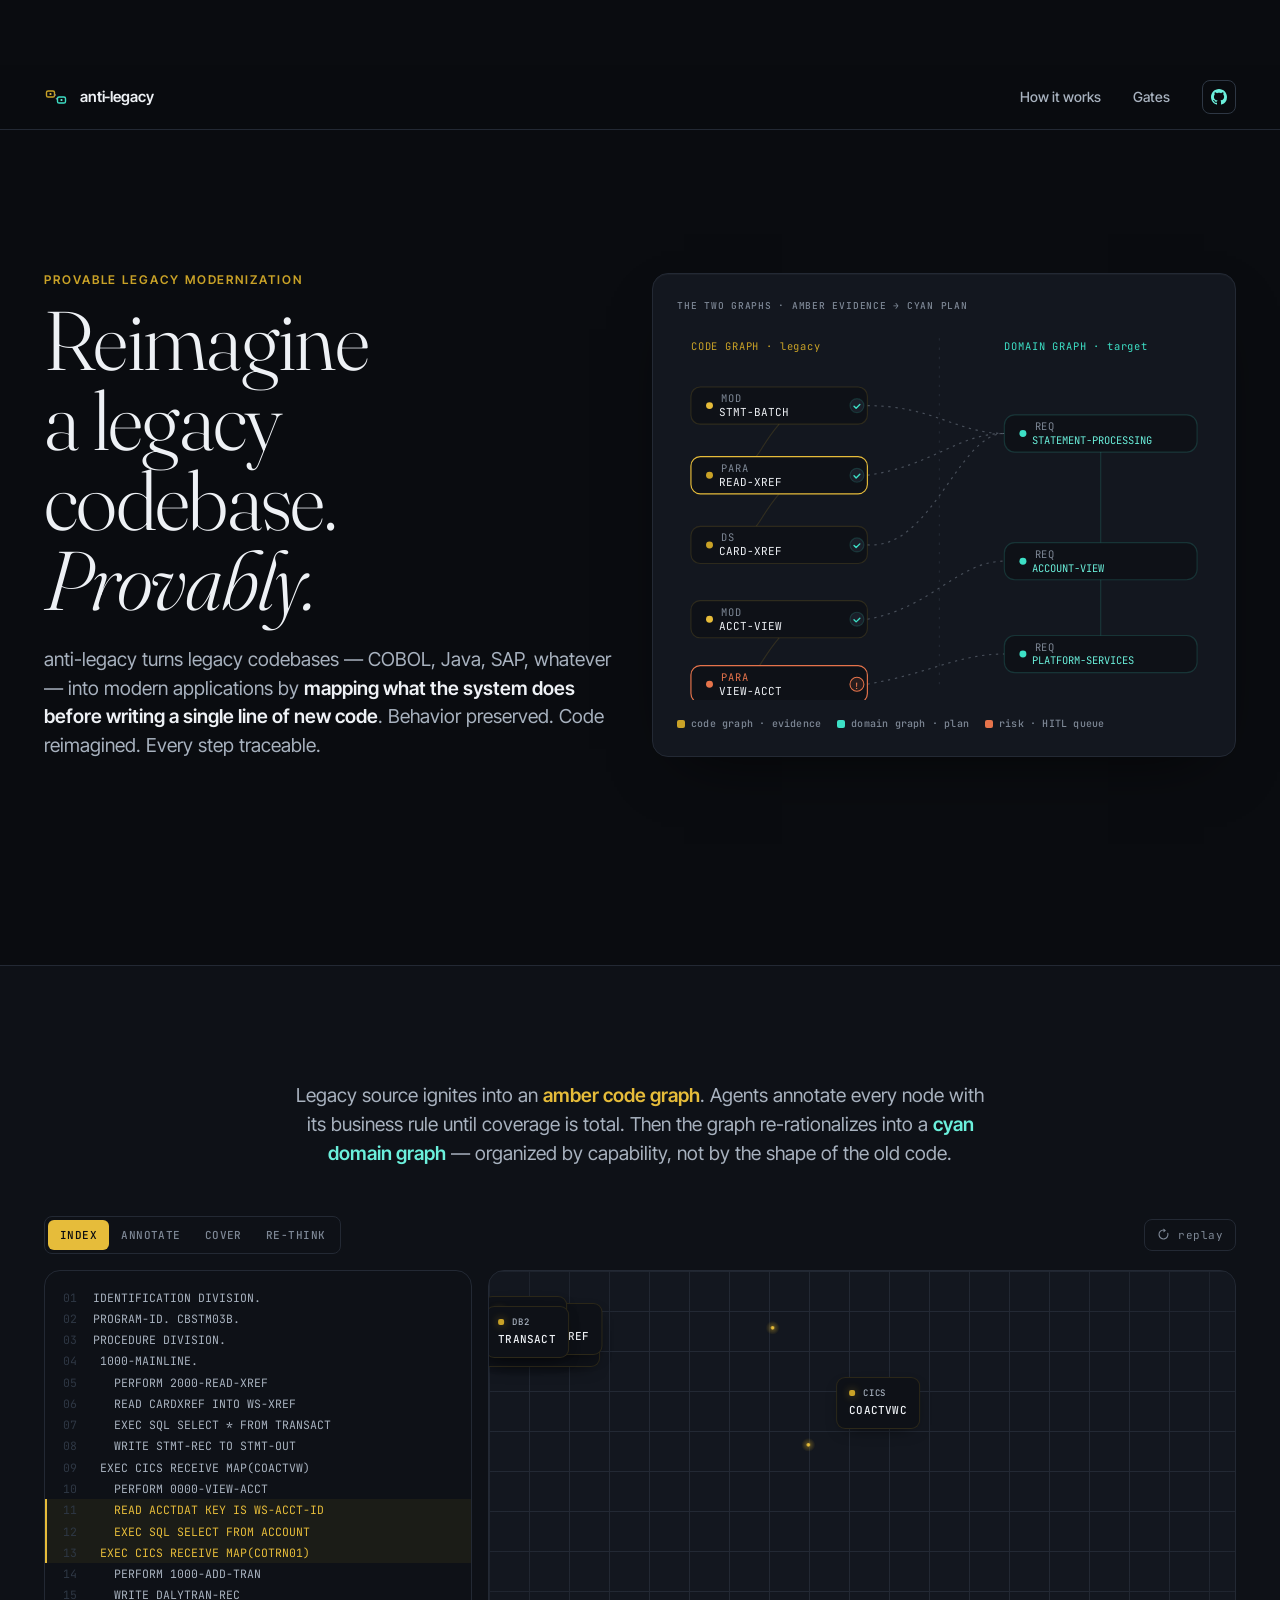
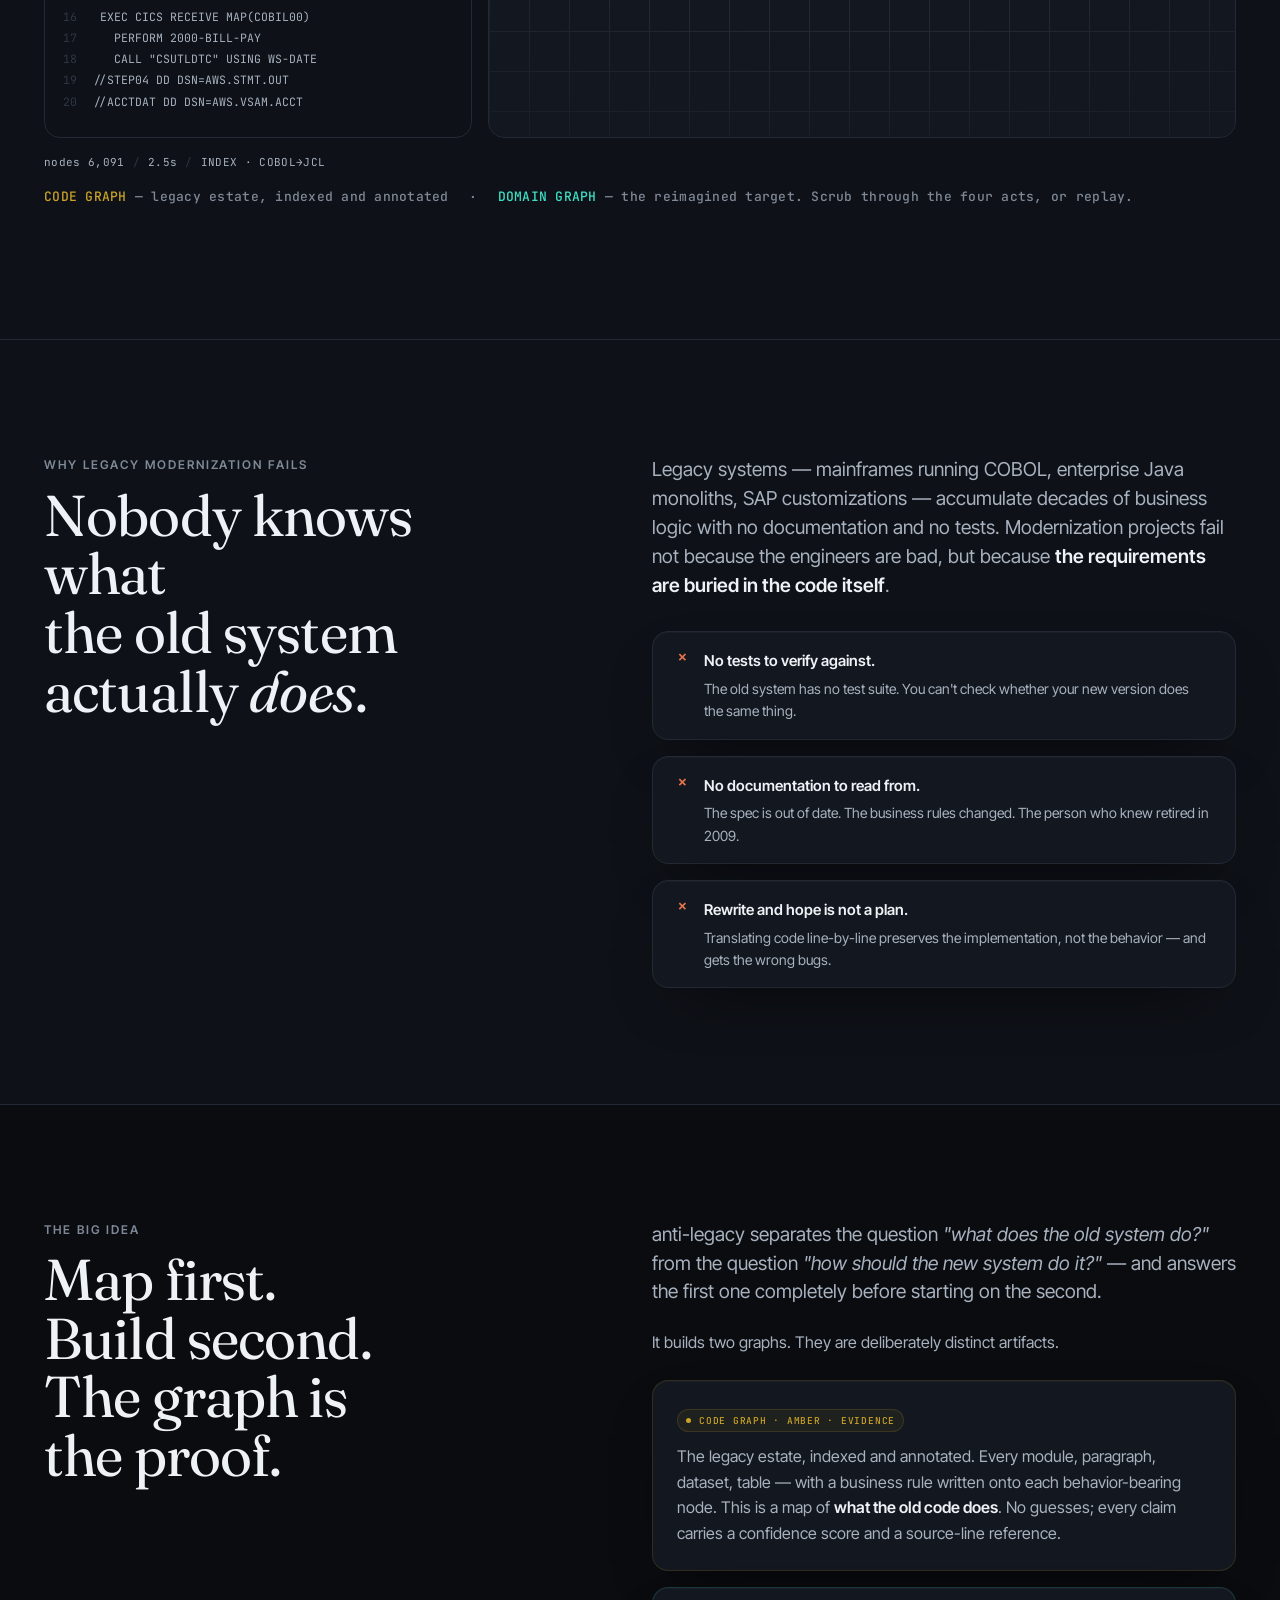
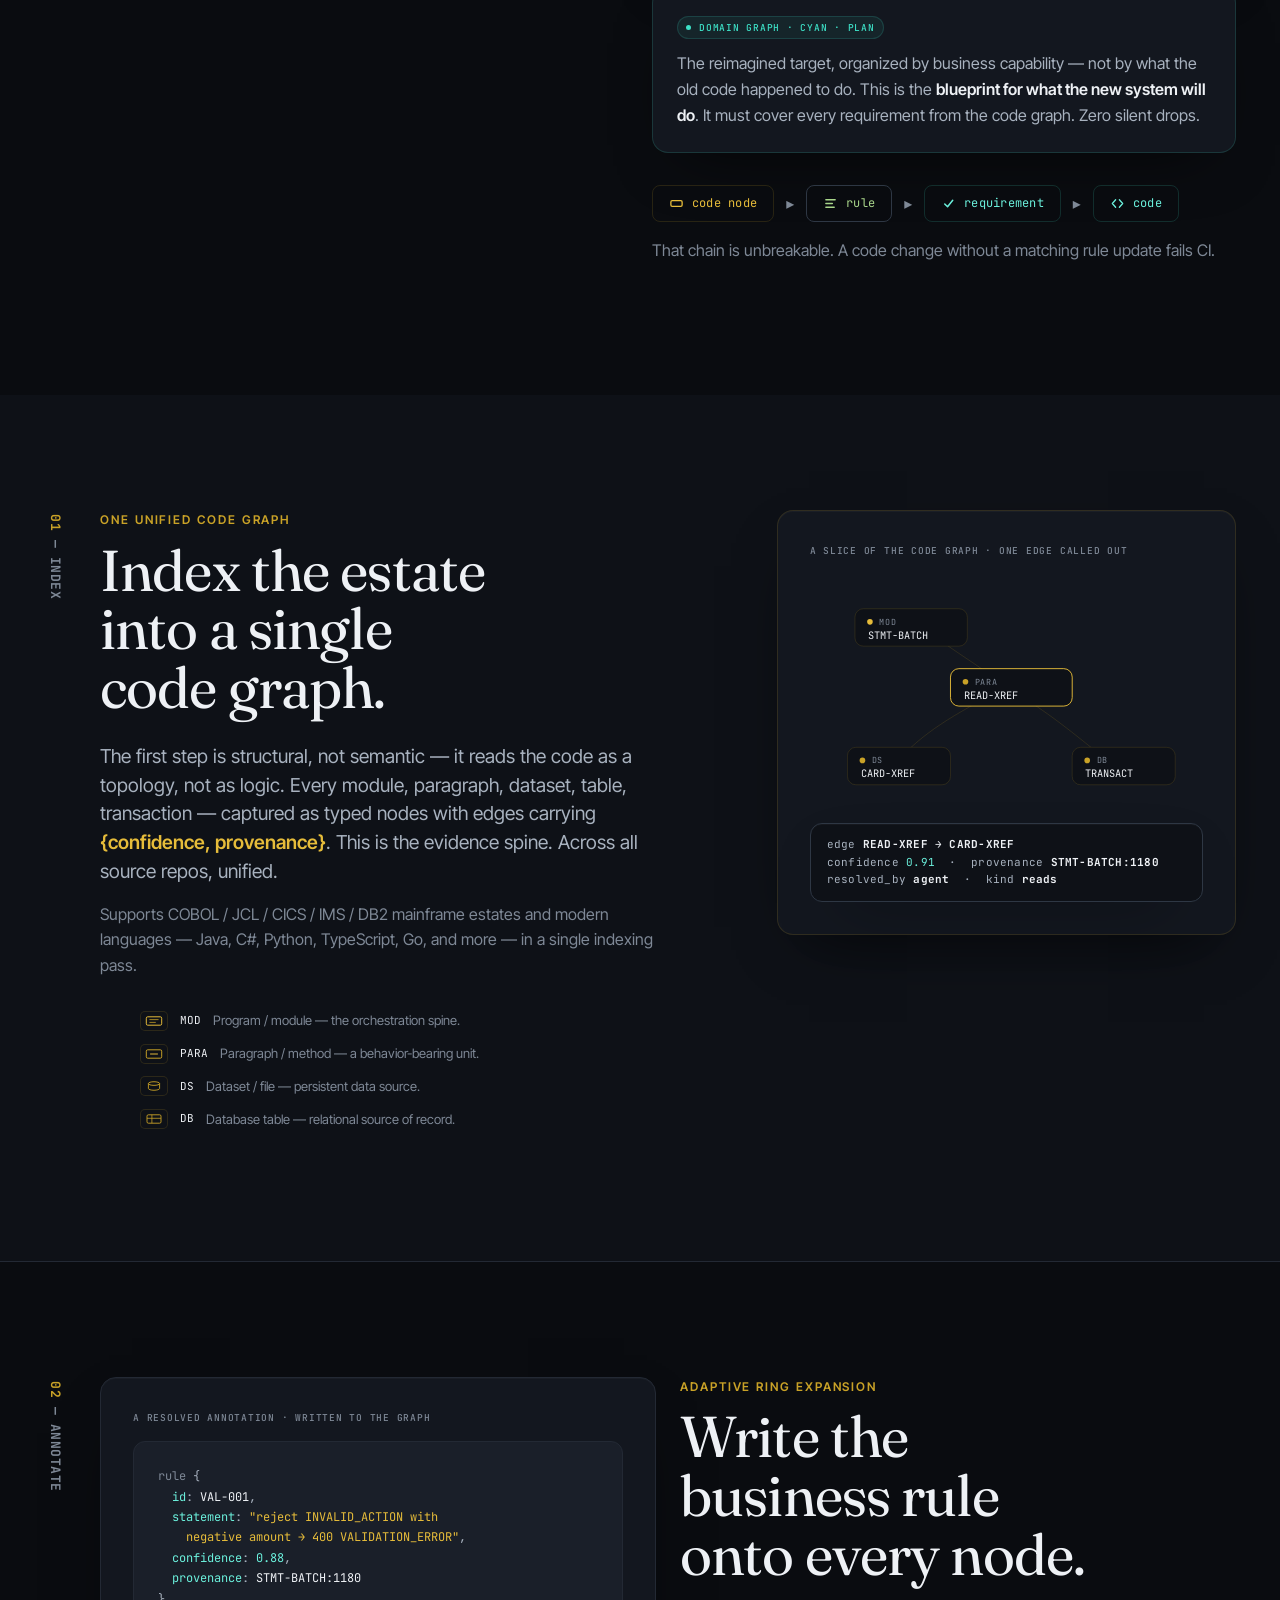
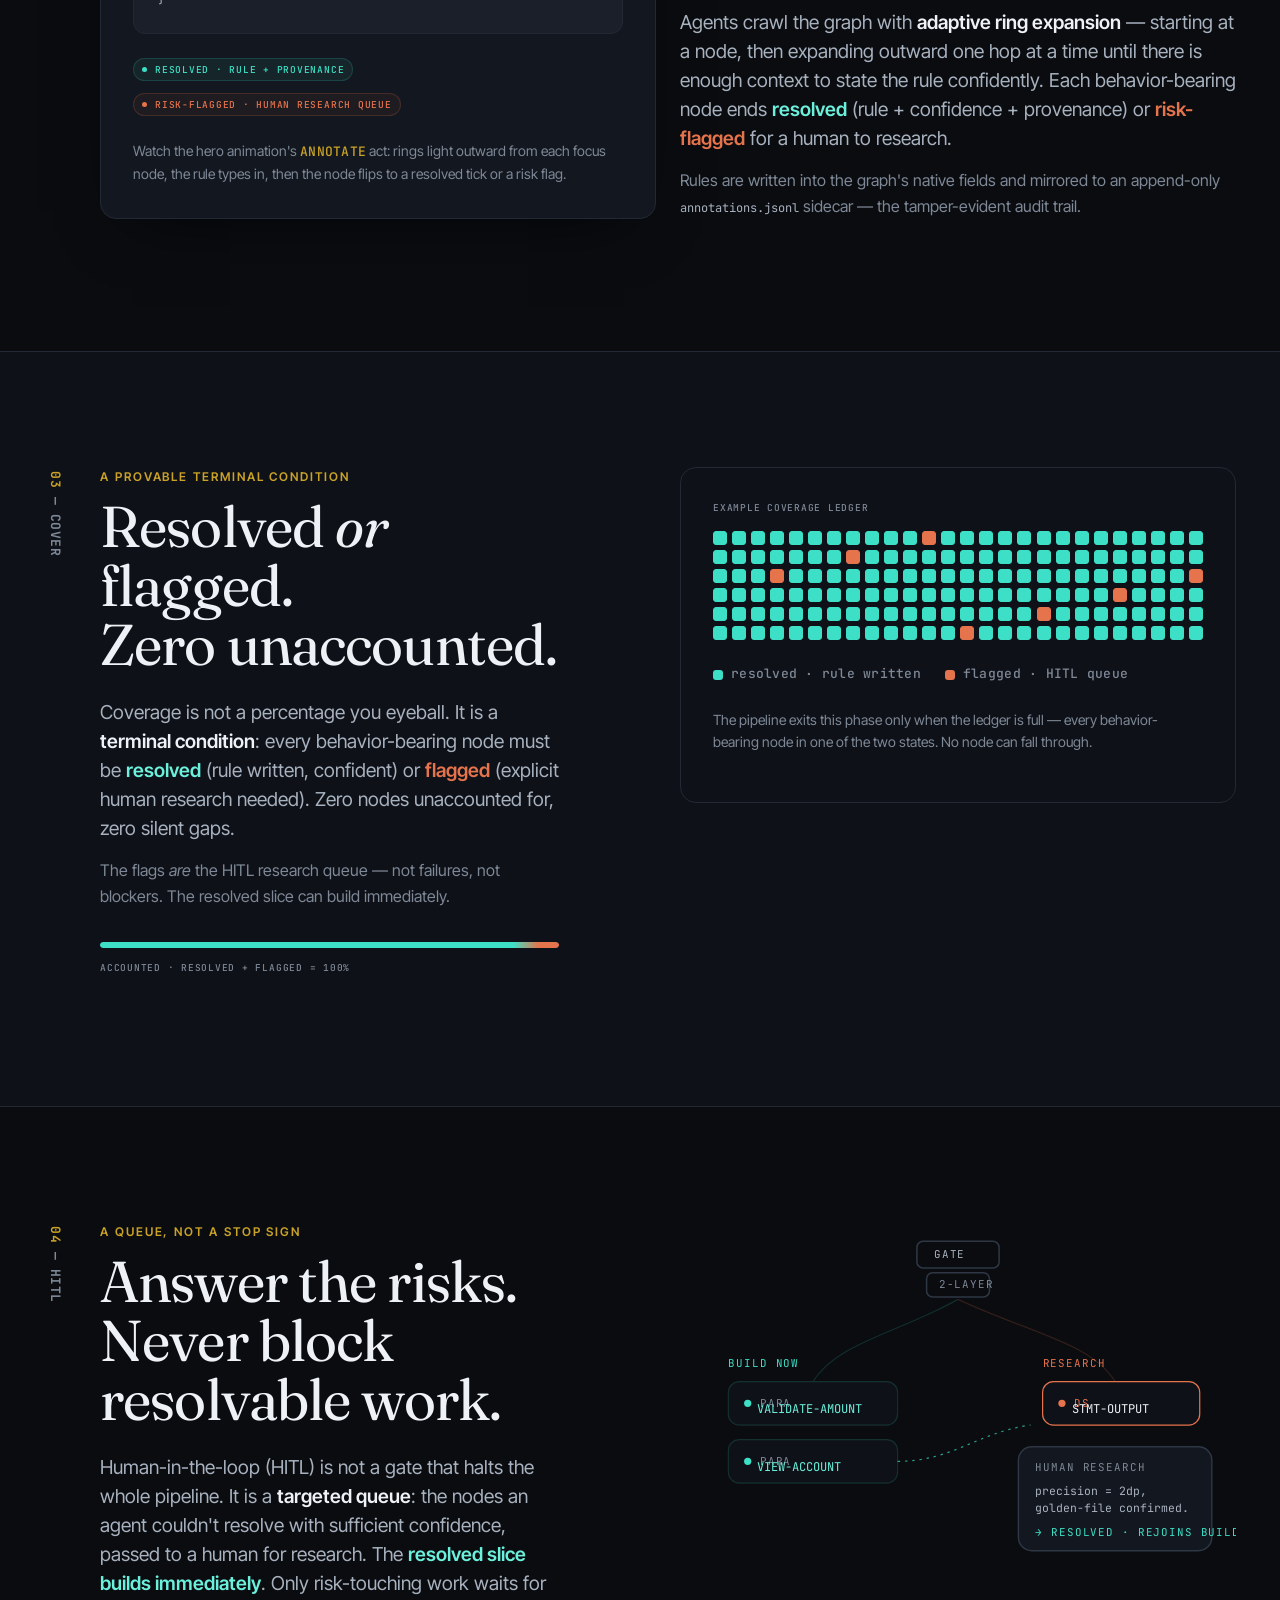
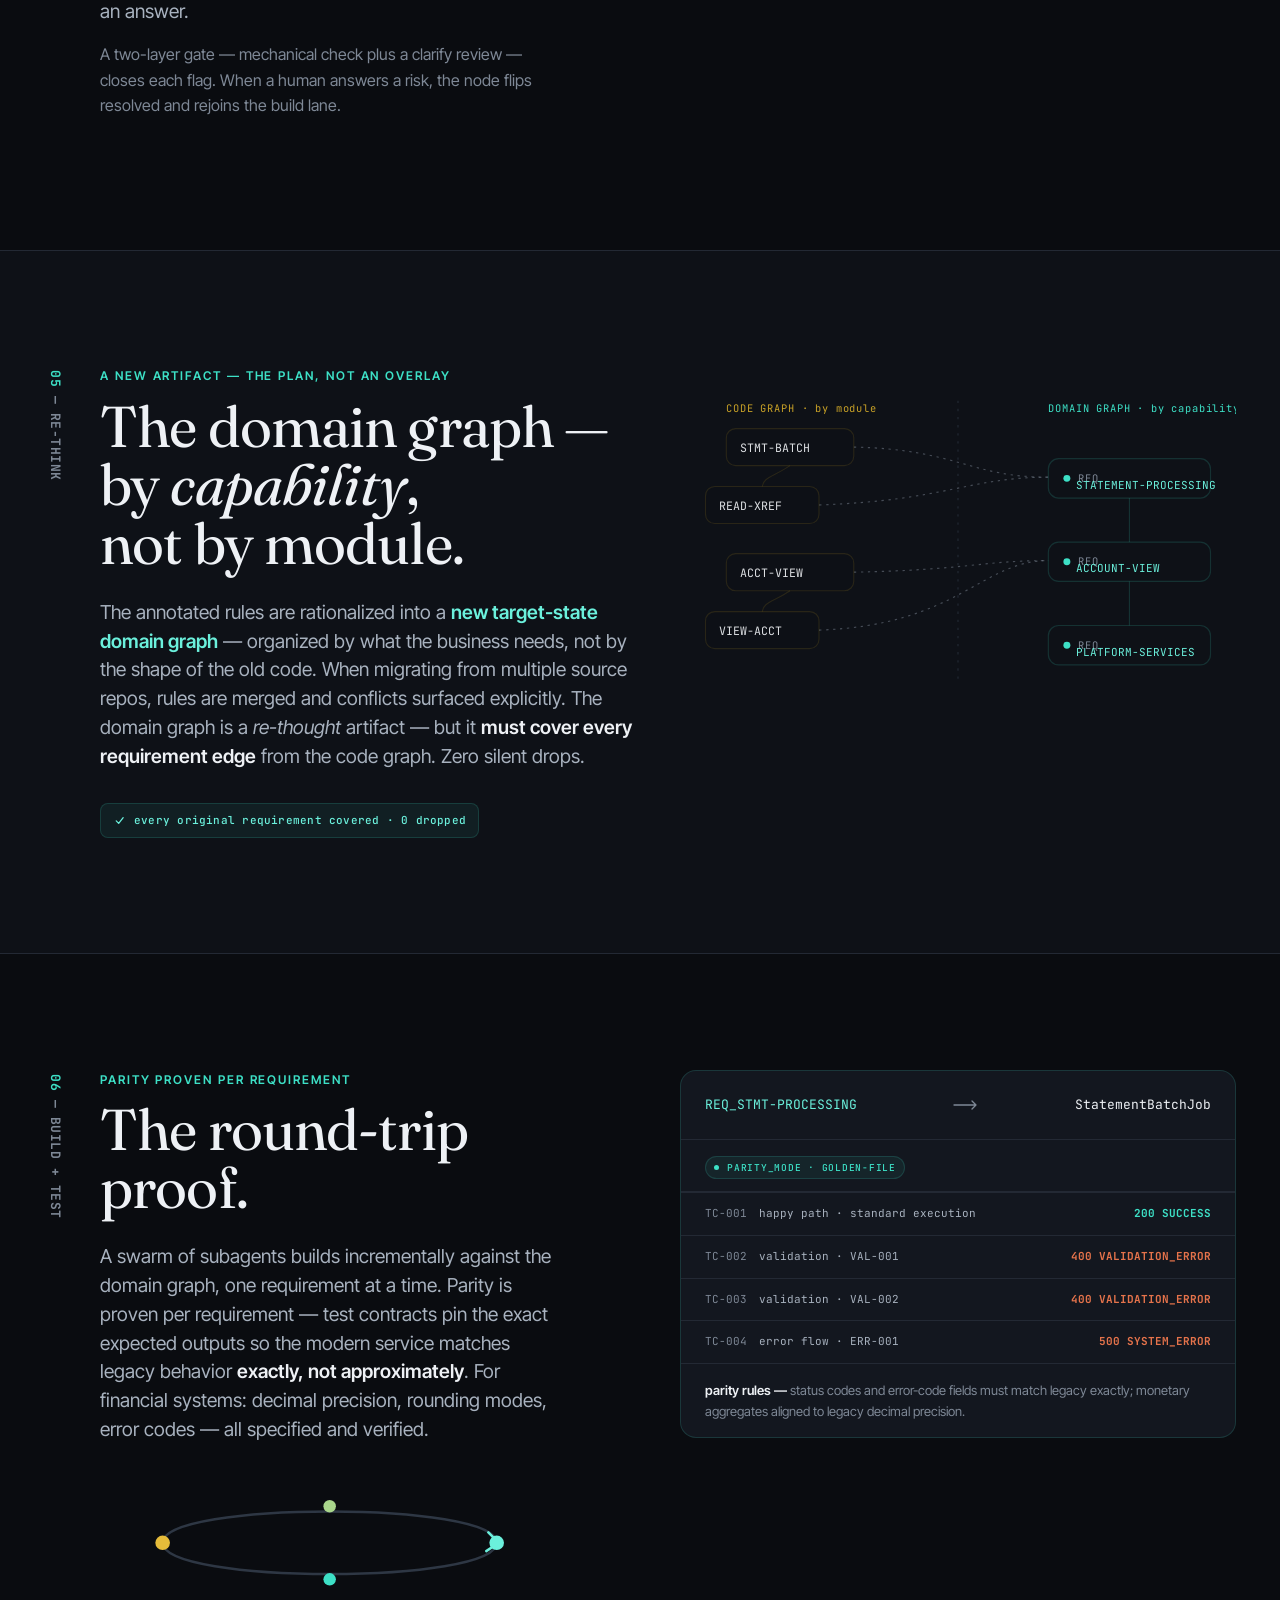
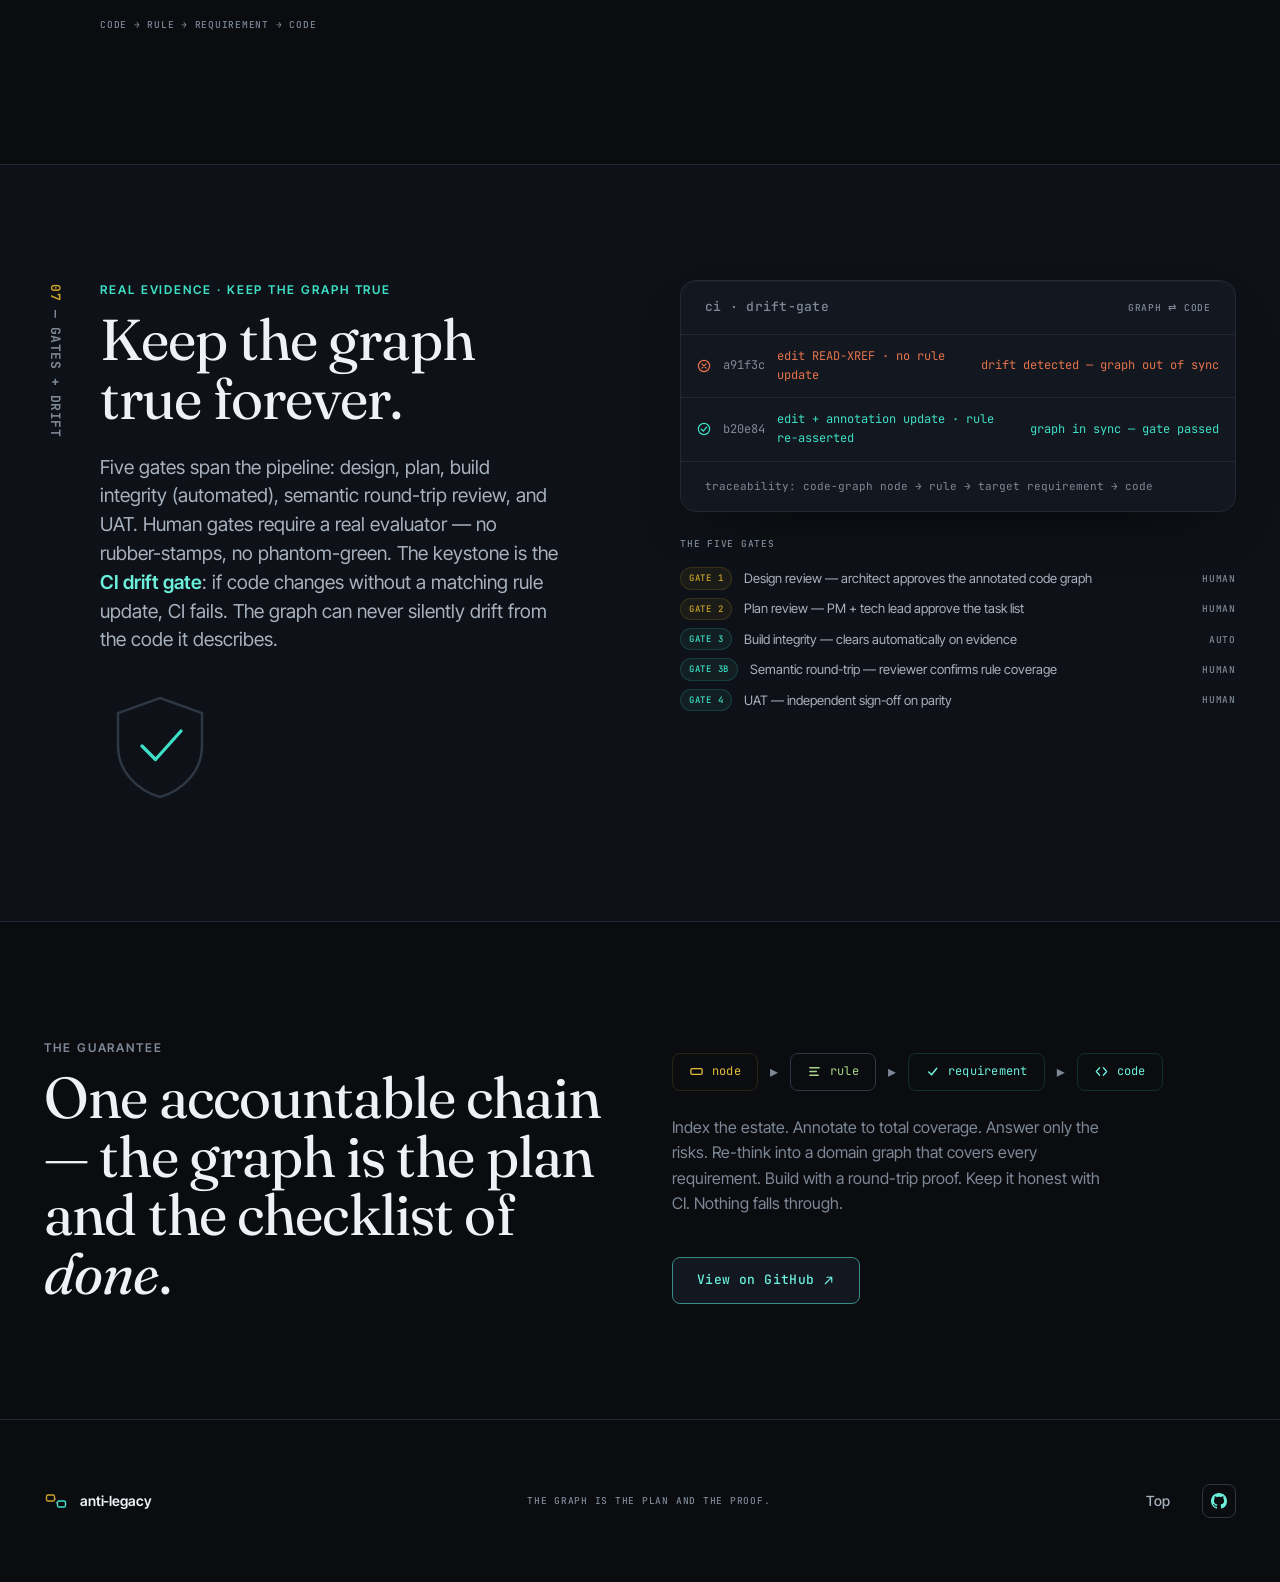
==== site/index.html @ 6f914149 "anti-legacy: semi-autonomous legacy-modernization pipeline (initial release) Indexes legacy source i" ====
<!DOCTYPE html>
<html lang="en">
<head>
<meta charset="UTF-8">
<meta name="viewport" content="width=device-width, initial-scale=1.0">
<meta name="color-scheme" content="dark">
<title>anti-legacy — provable legacy modernization</title>
<meta name="description" content="anti-legacy turns legacy codebases into modern apps by making the work provable. Index the estate into a code graph, annotate every behavior-bearing node with its business rule until coverage is total, then re-think into a distinct domain graph that must cover every original requirement.">

<link rel="preconnect" href="https://fonts.googleapis.com">
<link rel="preconnect" href="https://fonts.gstatic.com" crossorigin>
<link rel="stylesheet" href="https://fonts.googleapis.com/css2?family=Fraunces:ital,opsz,wght@0,9..144,300;0,9..144,400;1,9..144,300&family=Inter+Tight:wght@400;500;600;700&family=JetBrains+Mono:wght@400;500;700&display=swap">
<link rel="stylesheet" href="assets/style.css">

<meta property="og:title" content="anti-legacy — provable legacy modernization">
<meta property="og:description" content="Index, annotate, cover, re-think. The graph is the plan and the checklist of done.">
<meta property="og:type" content="website">
</head>
<body>

<a class="skip-link" href="#main">Skip to content</a>

<!-- ======================================================================
     HEADER
     =================================================================== -->
<header class="site-header">
  <div class="container site-header__inner">
    <a class="brand" href="#main" aria-label="anti-legacy — home">
      <svg class="brand__mark" viewBox="0 0 24 24" fill="none" aria-hidden="true">
        <rect x="2.5" y="6" width="8" height="6" rx="1.6" fill="none" stroke="var(--amber-core)" stroke-width="1.4"/>
        <rect x="13.5" y="12" width="8" height="6" rx="1.6" fill="none" stroke="var(--cyan-core)" stroke-width="1.4"/>
        <path d="M10.5 9.5C13 9.5 11.5 15 13.5 15" fill="none" stroke="var(--fog-500)" stroke-width="1.1" stroke-dasharray="1.6 2.4"/>
        <circle cx="6.5" cy="9" r="1.1" fill="var(--amber-bright)"/>
        <circle cx="17.5" cy="15" r="1.1" fill="var(--cyan-bright)"/>
      </svg>
      <span>anti-legacy</span>
    </a>
    <nav class="nav" aria-label="Primary">
      <a href="#how-it-works" class="nav-link-extra">How it works</a>
      <a href="#gates" class="nav-link-extra">Gates</a>
      <a href="https://github.com/mikeparcewski/anti-legacy" class="is-cta" style="padding: var(--s-2);" aria-label="View on GitHub">
        <svg viewBox="0 0 16 16" width="16" height="16" fill="currentColor" aria-hidden="true"><path d="M8 0C3.58 0 0 3.58 0 8c0 3.54 2.29 6.53 5.47 7.59.4.07.55-.17.55-.38 0-.19-.01-.82-.01-1.49-2.01.37-2.53-.49-2.69-.94-.09-.23-.48-.94-.82-1.13-.28-.15-.68-.52-.01-.53.63-.01 1.08.58 1.23.82.72 1.21 1.87.87 2.33.66.07-.52.28-.87.51-1.07-1.78-.2-3.64-.89-3.64-3.95 0-.87.31-1.59.82-2.15-.08-.2-.36-1.02.08-2.12 0 0 .67-.21 2.2.82.64-.18 1.32-.27 2-.27.68 0 1.36.09 2 .27 1.53-1.04 2.2-.82 2.2-.82.44 1.1.16 1.92.08 2.12.51.56.82 1.27.82 2.15 0 3.07-1.87 3.75-3.65 3.95.29.25.54.73.54 1.48 0 1.07-.01 1.93-.01 2.2 0 .21.15.46.55.38A8.013 8.013 0 0016 8c0-4.42-3.58-8-8-8z"/></svg>
      </a>
    </nav>
  </div>
</header>

<main id="main">

  <!-- ====================================================================
       HERO
       ================================================================= -->
  <section class="section section--ink" id="hero" aria-labelledby="hero-h" style="min-height:100svh;display:flex;flex-direction:column;justify-content:center;">
    <div class="container">
      <div class="grid" style="align-items:center; row-gap: var(--s-12);">

        <!-- LEFT: title + description + chiclets -->
        <div class="col-6" data-reveal>
          <p class="eyebrow eyebrow--amber">Provable legacy modernization</p>
          <h1 class="display" id="hero-h" style="font-size: clamp(44px, 6.5vw, 92px);">
            Reimagine<br>a legacy<br>codebase.<br><em>Provably.</em>
          </h1>
          <p class="lead" style="margin-top: var(--s-6);">
            anti-legacy turns legacy codebases — COBOL, Java, SAP, whatever — into modern
            applications by <strong>mapping what the system does before writing a single line
            of new code</strong>. Behavior preserved. Code reimagined. Every step traceable.
          </p>

        </div>

        <!-- RIGHT: static two-graph diagram -->
        <div class="col-6" data-reveal>
          <div class="card" style="padding:var(--s-6);">
            <p class="mono-micro" style="margin-bottom:var(--s-4);">The two graphs · amber evidence → cyan plan</p>
            <div class="figure" role="img" aria-label="Two-graph diagram: on the left an amber code graph of legacy modules, paragraphs and datasets with resolved ticks and one risk flag; on the right a cyan domain graph of requirement nodes; faint traceability threads connect legacy nodes to their target requirements.">
              <svg viewBox="0 0 460 320" aria-hidden="true" style="width:100%;height:auto;">
                <!-- traceability threads -->
                <path class="trace-thread" d="M164 66 C 220 66, 242 90, 282 90"/>
                <path class="trace-thread" d="M164 126 C 220 118, 242 90, 282 90"/>
                <path class="trace-thread" d="M164 186 C 220 190, 242 90, 282 90"/>
                <path class="trace-thread" d="M164 250 C 220 240, 242 200, 282 200"/>
                <path class="trace-thread" d="M164 306 C 220 296, 242 280, 282 280"/>

                <!-- left column label -->
                <text class="node-tag" x="12" y="18" style="fill:var(--amber-core)">CODE GRAPH · legacy</text>

                <!-- MOD: STMT-BATCH (resolved) -->
                <g>
                  <rect class="node-rect" x="12" y="50" width="152" height="32" rx="8"/>
                  <circle cx="28" cy="66" r="3" fill="var(--amber-bright)"/>
                  <text class="node-tag" x="38" y="63">MOD</text>
                  <text class="node-label" x="36" y="75" style="font-size:9.5px">STMT-BATCH</text>
                  <circle cx="155" cy="66" r="6" fill="var(--ink-750)" stroke="var(--cyan-dim)"/>
                  <path d="M152.5 66.5 l1.8 1.8 3.2 -3.2" fill="none" stroke="var(--cyan-core)" stroke-width="1.2" stroke-linecap="round" stroke-linejoin="round"/>
                </g>
                <path class="edge-line" d="M88 82 C 76 96, 72 106, 68 110"/>

                <!-- PARA: READ-XREF (resolved) -->
                <g>
                  <rect class="node-rect" x="12" y="110" width="152" height="32" rx="8" style="stroke:var(--amber-bright)"/>
                  <circle cx="28" cy="126" r="3" fill="var(--amber-core)"/>
                  <text class="node-tag" x="38" y="123">PARA</text>
                  <text class="node-label" x="36" y="135" style="font-size:9.5px">READ-XREF</text>
                  <circle cx="155" cy="126" r="6" fill="var(--ink-750)" stroke="var(--cyan-dim)"/>
                  <path d="M152.5 126.5 l1.8 1.8 3.2 -3.2" fill="none" stroke="var(--cyan-core)" stroke-width="1.2" stroke-linecap="round" stroke-linejoin="round"/>
                </g>
                <path class="edge-line" d="M88 142 C 76 156, 72 166, 68 170"/>

                <!-- DS: CARD-XREF (resolved) -->
                <g>
                  <rect class="node-rect" x="12" y="170" width="152" height="32" rx="8"/>
                  <circle cx="28" cy="186" r="3" fill="var(--amber-core)"/>
                  <text class="node-tag" x="38" y="183">DS</text>
                  <text class="node-label" x="36" y="195" style="font-size:9.5px">CARD-XREF</text>
                  <circle cx="155" cy="186" r="6" fill="var(--ink-750)" stroke="var(--cyan-dim)"/>
                  <path d="M152.5 186.5 l1.8 1.8 3.2 -3.2" fill="none" stroke="var(--cyan-core)" stroke-width="1.2" stroke-linecap="round" stroke-linejoin="round"/>
                </g>

                <!-- MOD: ACCT-VIEW (resolved) -->
                <g>
                  <rect class="node-rect" x="12" y="234" width="152" height="32" rx="8"/>
                  <circle cx="28" cy="250" r="3" fill="var(--amber-bright)"/>
                  <text class="node-tag" x="38" y="247">MOD</text>
                  <text class="node-label" x="36" y="259" style="font-size:9.5px">ACCT-VIEW</text>
                  <circle cx="155" cy="250" r="6" fill="var(--ink-750)" stroke="var(--cyan-dim)"/>
                  <path d="M152.5 250.5 l1.8 1.8 3.2 -3.2" fill="none" stroke="var(--cyan-core)" stroke-width="1.2" stroke-linecap="round" stroke-linejoin="round"/>
                </g>
                <path class="edge-line" d="M88 266 C 76 280, 72 290, 68 294"/>

                <!-- PARA: VIEW-ACCT (risk-flagged) -->
                <g>
                  <rect class="node-rect" x="12" y="290" width="152" height="32" rx="8" style="stroke:var(--risk)"/>
                  <circle cx="28" cy="306" r="3" fill="var(--risk)"/>
                  <text class="node-tag" x="38" y="303" style="fill:var(--risk)">PARA</text>
                  <text class="node-label" x="36" y="315" style="font-size:9.5px">VIEW-ACCT</text>
                  <circle cx="155" cy="306" r="6" fill="rgba(229,115,75,0.12)" stroke="var(--risk)" stroke-width="0.9"/>
                  <text x="155" y="310" text-anchor="middle" font-family="var(--font-mono)" font-size="7.5" font-weight="700" fill="var(--risk)">!</text>
                </g>

                <!-- divider -->
                <line x1="226" y1="8" x2="226" y2="312" stroke="var(--hairline)" stroke-width="1" stroke-dasharray="2 6"/>

                <!-- right column label -->
                <text class="node-tag" x="282" y="18" style="fill:var(--cyan-core)">DOMAIN GRAPH · target</text>

                <!-- REQ: STATEMENT-PROCESSING -->
                <g>
                  <rect class="node-rect is-domain" x="282" y="74" width="166" height="32" rx="9"/>
                  <circle cx="298" cy="90" r="3" fill="var(--cyan-core)"/>
                  <text class="node-tag" x="308" y="87">REQ</text>
                  <text class="node-label" x="306" y="99" style="font-size:9px;fill:var(--cyan-bright)">STATEMENT-PROCESSING</text>
                </g>

                <!-- REQ: ACCOUNT-VIEW -->
                <g>
                  <rect class="node-rect is-domain" x="282" y="184" width="166" height="32" rx="9"/>
                  <circle cx="298" cy="200" r="3" fill="var(--cyan-core)"/>
                  <text class="node-tag" x="308" y="197">REQ</text>
                  <text class="node-label" x="306" y="209" style="font-size:9px;fill:var(--cyan-bright)">ACCOUNT-VIEW</text>
                </g>

                <!-- REQ: PLATFORM-SERVICES -->
                <g>
                  <rect class="node-rect is-domain" x="282" y="264" width="166" height="32" rx="9"/>
                  <circle cx="298" cy="280" r="3" fill="var(--cyan-core)"/>
                  <text class="node-tag" x="308" y="277">REQ</text>
                  <text class="node-label" x="306" y="289" style="font-size:9px;fill:var(--cyan-bright)">PLATFORM-SERVICES</text>
                </g>

                <!-- domain graph edges -->
                <path class="edge-line is-domain" d="M365 106 C 365 132, 365 158, 365 184"/>
                <path class="edge-line is-domain" d="M365 216 C 365 238, 365 252, 365 264"/>
              </svg>
            </div>
            <div style="display:flex;gap:var(--s-4);margin-top:var(--s-4);flex-wrap:wrap;">
              <span class="mono" style="color:var(--fog-500);display:inline-flex;align-items:center;gap:6px;font-size:10px;"><span style="width:8px;height:8px;border-radius:2px;background:var(--amber-core);display:inline-block;"></span>code graph · evidence</span>
              <span class="mono" style="color:var(--fog-500);display:inline-flex;align-items:center;gap:6px;font-size:10px;"><span style="width:8px;height:8px;border-radius:2px;background:var(--cyan-core);display:inline-block;"></span>domain graph · plan</span>
              <span class="mono" style="color:var(--fog-500);display:inline-flex;align-items:center;gap:6px;font-size:10px;"><span style="width:8px;height:8px;border-radius:2px;background:var(--risk);display:inline-block;"></span>risk · HITL queue</span>
            </div>
          </div>
        </div>

      </div>
    </div>
  </section>


  <!-- ====================================================================
       ANIMATION — live pipeline visualization
       ================================================================= -->
  <section class="section section--panel" id="animation" aria-label="Live pipeline animation" style="min-height:100svh;">
    <div class="container">
      <p class="lead" style="max-width:64ch;margin:0 auto;text-align:center;" data-reveal>
        Legacy source ignites into an <strong style="color:var(--amber-bright);">amber code graph</strong>.
        Agents annotate every node with its business rule until coverage is total.
        Then the graph re-rationalizes into a <strong style="color:var(--cyan-bright);">cyan domain graph</strong>
        — organized by capability, not by the shape of the old code.
      </p>
    </div>
    <div class="bleed" style="margin-top:var(--s-12);">
      <div class="container">
        <div class="figure" data-reveal>
          <div
            data-alg-graph
            role="img"
            aria-label="Live visualization: legacy source code ignites line-by-line; symbols fly out and settle into an amber code graph of modules, paragraphs, datasets, and DB tables; business rules annotate each node; coverage fills; then the amber code graph re-rationalizes into a cyan domain graph organized by business capability."
          ></div>
          <p class="mono" style="margin-top:var(--s-4);color:var(--fog-500);max-width:none;">
            <span style="color:var(--amber-core);">CODE GRAPH</span> — legacy estate, indexed and annotated
            <span style="color:var(--fog-500);padding:0 var(--s-3);">·</span>
            <span style="color:var(--cyan-core);">DOMAIN GRAPH</span> — the reimagined target.
            <span style="color:var(--fog-500);">Scrub through the four acts, or replay.</span>
          </p>
        </div>
      </div>
    </div>
  </section>


  <!-- ====================================================================
       THE PROBLEM
       ================================================================= -->
  <section class="section section--panel" id="the-problem" aria-labelledby="prob-h">
    <div class="container">
      <div class="grid" style="row-gap: var(--s-12);">
        <div class="col-5" data-reveal>
          <p class="eyebrow">Why legacy modernization fails</p>
          <h2 class="h2" id="prob-h">Nobody knows what<br>the old system<br>actually <em>does</em>.</h2>
        </div>
        <div class="col-6 start-7" data-reveal>
          <p class="lead">
            Legacy systems — mainframes running COBOL, enterprise Java monoliths, SAP
            customizations — accumulate decades of business logic with no documentation and no
            tests. Modernization projects fail not because the engineers are bad, but because
            <strong>the requirements are buried in the code itself</strong>.
          </p>
          <div style="display:grid; gap: var(--s-4); margin-top: var(--s-8);">
            <div class="card" style="padding: var(--s-4) var(--s-6); display:flex; gap: var(--s-4); align-items:flex-start;">
              <span class="mono" style="color:var(--risk); flex-shrink:0; font-size:18px; line-height:1;">×</span>
              <div>
                <strong style="font-size:15px;">No tests to verify against.</strong>
                <p style="margin:var(--s-1) 0 0; font-size:14px; max-width:none;">The old system has no test suite. You can't check whether your new version does the same thing.</p>
              </div>
            </div>
            <div class="card" style="padding: var(--s-4) var(--s-6); display:flex; gap: var(--s-4); align-items:flex-start;">
              <span class="mono" style="color:var(--risk); flex-shrink:0; font-size:18px; line-height:1;">×</span>
              <div>
                <strong style="font-size:15px;">No documentation to read from.</strong>
                <p style="margin:var(--s-1) 0 0; font-size:14px; max-width:none;">The spec is out of date. The business rules changed. The person who knew retired in 2009.</p>
              </div>
            </div>
            <div class="card" style="padding: var(--s-4) var(--s-6); display:flex; gap: var(--s-4); align-items:flex-start;">
              <span class="mono" style="color:var(--risk); flex-shrink:0; font-size:18px; line-height:1;">×</span>
              <div>
                <strong style="font-size:15px;">Rewrite and hope is not a plan.</strong>
                <p style="margin:var(--s-1) 0 0; font-size:14px; max-width:none;">Translating code line-by-line preserves the implementation, not the behavior — and gets the wrong bugs.</p>
              </div>
            </div>
          </div>
        </div>
      </div>
    </div>
  </section>


  <!-- ====================================================================
       THE APPROACH — two graphs
       ================================================================= -->
  <section class="section section--ink" id="approach" aria-labelledby="approach-h">
    <div class="container">
      <div class="grid" style="row-gap: var(--s-12);">
        <div class="col-5" data-reveal>
          <p class="eyebrow">The big idea</p>
          <h2 class="h2" id="approach-h">Map first.<br>Build second.<br>The graph is<br>the proof.</h2>
        </div>
        <div class="col-6 start-7" data-reveal>
          <p class="lead">
            anti-legacy separates the question <em>"what does the old system do?"</em> from the
            question <em>"how should the new system do it?"</em> — and answers the first one
            completely before starting on the second.
          </p>
          <p style="margin-top: var(--s-6);">
            It builds two graphs. They are deliberately distinct artifacts.
          </p>
          <div style="display:grid; gap: var(--s-4); margin-top: var(--s-6);">
            <div class="card card--code" style="padding: var(--s-6);">
              <span class="pill pill--amber" style="margin-bottom: var(--s-3);"><span class="pill__dot"></span>Code graph · amber · evidence</span>
              <p style="margin:0; max-width:none;">
                The legacy estate, indexed and annotated. Every module, paragraph, dataset, table —
                with a business rule written onto each behavior-bearing node. This is a map of
                <strong>what the old code does</strong>. No guesses; every claim carries a confidence
                score and a source-line reference.
              </p>
            </div>
            <div class="card card--domain" style="padding: var(--s-6);">
              <span class="pill pill--cyan" style="margin-bottom: var(--s-3);"><span class="pill__dot"></span>Domain graph · cyan · plan</span>
              <p style="margin:0; max-width:none;">
                The reimagined target, organized by business capability — not by what the old code
                happened to do. This is the <strong>blueprint for what the new system will do</strong>.
                It must cover every requirement from the code graph. Zero silent drops.
              </p>
            </div>
          </div>
          <div class="chain" style="margin-top: var(--s-8);" aria-label="The traceability chain">
            <span class="chain__link chain__link--node">
              <svg viewBox="0 0 16 16" aria-hidden="true"><rect x="2" y="5" width="12" height="6" rx="1.4" fill="none" stroke="currentColor" stroke-width="1.4"/></svg>
              code node
            </span>
            <span class="chain__sep">▸</span>
            <span class="chain__link chain__link--rule">
              <svg viewBox="0 0 16 16" aria-hidden="true"><path d="M3 4h10M3 8h7M3 12h9" stroke="currentColor" stroke-width="1.4" stroke-linecap="round"/></svg>
              rule
            </span>
            <span class="chain__sep">▸</span>
            <span class="chain__link chain__link--req">
              <svg viewBox="0 0 16 16" aria-hidden="true"><path d="M4 8.5 7 11.5 12.5 4.5" fill="none" stroke="currentColor" stroke-width="1.6" stroke-linecap="round" stroke-linejoin="round"/></svg>
              requirement
            </span>
            <span class="chain__sep">▸</span>
            <span class="chain__link chain__link--code">
              <svg viewBox="0 0 16 16" aria-hidden="true"><path d="M6 4 2.5 8 6 12M10 4l3.5 4L10 12" fill="none" stroke="currentColor" stroke-width="1.4" stroke-linecap="round" stroke-linejoin="round"/></svg>
              code
            </span>
          </div>
          <p style="margin-top: var(--s-4); color: var(--fog-500);">
            That chain is unbreakable. A code change without a matching rule update fails CI.
          </p>
        </div>
      </div>
    </div>
  </section>


  <!-- ====================================================================
       HOW IT WORKS — anchor
       ================================================================= -->
  <div id="how-it-works" style="scroll-margin-top: 64px;"></div>


  <!-- ====================================================================
       01 — INDEX
       ================================================================= -->
  <section class="section section--panel" id="index" aria-labelledby="index-h">
    <div class="container">
      <div class="spread">
        <div class="spread__spine">
          <span class="spine"><span class="spine__no">01</span>&nbsp;—&nbsp;INDEX</span>
        </div>
        <div>
          <div class="grid" style="row-gap: var(--s-12);">
            <div class="col-6" data-reveal>
              <p class="eyebrow eyebrow--amber">One unified code graph</p>
              <h2 class="h2" id="index-h">Index the estate<br>into a single<br>code graph.</h2>
              <p class="lead" style="margin-top: var(--s-6);">
                The first step is structural, not semantic — it reads the code as a topology, not as
                logic. Every module, paragraph, dataset, table, transaction — captured as typed nodes
                with edges carrying <strong style="color:var(--amber-bright)">{confidence, provenance}</strong>.
                This is the evidence spine. Across all source repos, unified.
              </p>
              <p style="margin-top: var(--s-4); color: var(--fog-500);">
                Supports COBOL / JCL / CICS / IMS / DB2 mainframe estates and modern languages —
                Java, C#, Python, TypeScript, Go, and more — in a single indexing pass.
              </p>

              <ul class="legend" style="margin-top: var(--s-8);" aria-label="Example node kinds">
                <li class="legend__row">
                  <span class="legend__glyph" aria-hidden="true">
                    <svg viewBox="0 0 28 20" width="20" height="14"><rect x="3" y="4" width="22" height="12" rx="2" fill="none" stroke="var(--amber-bright)" stroke-width="1.4"/><path d="M8 8h12M8 12h8" stroke="var(--amber-core)" stroke-width="1.1" stroke-linecap="round"/></svg>
                  </span>
                  <span class="legend__name">MOD</span>
                  <span class="legend__desc">Program / module — the orchestration spine.</span>
                </li>
                <li class="legend__row">
                  <span class="legend__glyph" aria-hidden="true">
                    <svg viewBox="0 0 28 20" width="20" height="14"><rect x="3" y="4" width="22" height="12" rx="2" fill="none" stroke="var(--amber-core)" stroke-width="1.4"/><path d="M9 10h10" stroke="var(--amber-bright)" stroke-width="1.4" stroke-linecap="round"/></svg>
                  </span>
                  <span class="legend__name">PARA</span>
                  <span class="legend__desc">Paragraph / method — a behavior-bearing unit.</span>
                </li>
                <li class="legend__row">
                  <span class="legend__glyph" aria-hidden="true">
                    <svg viewBox="0 0 28 20" width="20" height="14"><ellipse cx="14" cy="6.5" rx="8" ry="2.6" fill="none" stroke="var(--amber-core)" stroke-width="1.3"/><path d="M6 6.5v7c0 1.4 3.6 2.6 8 2.6s8-1.2 8-2.6v-7" fill="none" stroke="var(--amber-core)" stroke-width="1.3"/></svg>
                  </span>
                  <span class="legend__name">DS</span>
                  <span class="legend__desc">Dataset / file — persistent data source.</span>
                </li>
                <li class="legend__row">
                  <span class="legend__glyph" aria-hidden="true">
                    <svg viewBox="0 0 28 20" width="20" height="14"><rect x="4" y="4" width="20" height="12" rx="2" fill="none" stroke="var(--amber-core)" stroke-width="1.3"/><path d="M4 9h20M11 4v12" stroke="var(--amber-core)" stroke-width="1.1"/></svg>
                  </span>
                  <span class="legend__name">DB</span>
                  <span class="legend__desc">Database table — relational source of record.</span>
                </li>
              </ul>
            </div>

            <div class="col-5 start-8" data-reveal>
              <div class="card card--code">
                <p class="mono-micro" style="margin-bottom: var(--s-4);">A slice of the code graph · one edge called out</p>
                <div class="figure" role="img" aria-label="A code graph slice: a module calls a read paragraph, which reads a cross-reference file and a transaction table. The read edge is called out with confidence 0.91, resolved by an agent.">
                  <svg viewBox="0 0 420 240" aria-hidden="true">
                    <path class="edge-line" d="M120 56 C 160 86, 180 96, 210 120"/>
                    <path class="edge-line" d="M210 120 C 250 144, 270 160, 300 184"/>
                    <path class="edge-line" d="M210 120 C 150 150, 120 170, 96 196"/>
                    <g>
                      <rect class="node-rect" x="48" y="36" width="120" height="40" rx="9"/>
                      <circle cx="64" cy="50" r="3" fill="var(--amber-bright)"/>
                      <text class="node-tag" x="74" y="53">MOD</text>
                      <text class="node-label" x="62" y="68">STMT-BATCH</text>
                    </g>
                    <g>
                      <rect class="node-rect" x="150" y="100" width="130" height="40" rx="9" style="stroke:var(--amber-bright)"/>
                      <circle cx="166" cy="114" r="3" fill="var(--amber-core)"/>
                      <text class="node-tag" x="176" y="117">PARA</text>
                      <text class="node-label" x="164" y="132">READ-XREF</text>
                    </g>
                    <g>
                      <rect class="node-rect" x="40" y="184" width="110" height="40" rx="9"/>
                      <circle cx="56" cy="198" r="3" fill="var(--amber-core)"/>
                      <text class="node-tag" x="66" y="201">DS</text>
                      <text class="node-label" x="54" y="216">CARD-XREF</text>
                    </g>
                    <g>
                      <rect class="node-rect" x="280" y="184" width="110" height="40" rx="9"/>
                      <circle cx="296" cy="198" r="3" fill="var(--amber-core)"/>
                      <text class="node-tag" x="306" y="201">DB</text>
                      <text class="node-label" x="294" y="216">TRANSACT</text>
                    </g>
                  </svg>
                  <div class="evidence" style="margin-top: var(--s-6);">
                    edge <b>READ-XREF&nbsp;→&nbsp;CARD-XREF</b><br>
                    confidence <span class="conf">0.91</span>
                    &nbsp;·&nbsp; provenance <b>STMT-BATCH:1180</b><br>
                    resolved_by <b>agent</b> &nbsp;·&nbsp; kind <b>reads</b>
                  </div>
                </div>
              </div>
            </div>
          </div>
        </div>
      </div>
    </div>
  </section>


  <!-- ====================================================================
       02 — ANNOTATE
       ================================================================= -->
  <section class="section section--ink" id="annotate" aria-labelledby="anno-h">
    <div class="container">
      <div class="spread">
        <div class="spread__spine">
          <span class="spine"><span class="spine__no">02</span>&nbsp;—&nbsp;ANNOTATE</span>
        </div>
        <div>
          <div class="grid" style="row-gap: var(--s-12);">
            <div class="col-6 start-7" style="order:2;" data-reveal>
              <p class="eyebrow eyebrow--amber">Adaptive ring expansion</p>
              <h2 class="h2" id="anno-h">Write the<br>business rule<br>onto every node.</h2>
              <p class="lead" style="margin-top: var(--s-6);">
                Agents crawl the graph with <strong>adaptive ring expansion</strong> — starting at
                a node, then expanding outward one hop at a time until there is enough context to
                state the rule confidently. Each behavior-bearing node ends
                <strong style="color:var(--cyan-bright)">resolved</strong> (rule + confidence + provenance)
                or <strong style="color:var(--risk)">risk-flagged</strong> for a human to research.
              </p>
              <p style="color: var(--fog-500); margin-top: var(--s-4);">
                Rules are written into the graph's native fields and mirrored to an
                append-only <code style="font-family:var(--font-mono); font-size:12px; color:var(--fog-300)">annotations.jsonl</code>
                sidecar — the tamper-evident audit trail.
              </p>
            </div>

            <div class="col-6" style="order:1;" data-reveal>
              <div class="card">
                <p class="mono-micro" style="margin-bottom: var(--s-4);">A resolved annotation · written to the graph</p>
                <div class="well" style="line-height:1.7;">
<span style="color:var(--fog-500)">rule</span> {<br>
&nbsp;&nbsp;<span style="color:var(--cyan-bright)">id</span>: <span style="color:var(--paper-50)">VAL-001</span>,<br>
&nbsp;&nbsp;<span style="color:var(--cyan-bright)">statement</span>: <span style="color:var(--amber-bright)">"reject INVALID_ACTION with</span><br>
&nbsp;&nbsp;&nbsp;&nbsp;<span style="color:var(--amber-bright)">negative amount → 400 VALIDATION_ERROR"</span>,<br>
&nbsp;&nbsp;<span style="color:var(--cyan-bright)">confidence</span>: <span class="conf" style="color:var(--cyan-bright)">0.88</span>,<br>
&nbsp;&nbsp;<span style="color:var(--cyan-bright)">provenance</span>: <span style="color:var(--paper-50)">STMT-BATCH:1180</span><br>
}
                </div>
                <div style="display:flex; gap: var(--s-3); flex-wrap:wrap; margin-top: var(--s-6);">
                  <span class="pill pill--cyan"><span class="pill__dot"></span>resolved · rule + provenance</span>
                  <span class="pill pill--risk"><span class="pill__dot"></span>risk-flagged · human research queue</span>
                </div>
                <p style="margin-top: var(--s-6); margin-bottom:0; color:var(--fog-500); font-size:14px; max-width:none;">
                  Watch the hero animation's <span class="mono" style="color:var(--amber-core);">ANNOTATE</span> act:
                  rings light outward from each focus node, the rule types in, then the node flips
                  to a resolved tick or a risk flag.
                </p>
              </div>
            </div>
          </div>
        </div>
      </div>
    </div>
  </section>


  <!-- ====================================================================
       03 — COVERAGE
       ================================================================= -->
  <section class="section section--panel" id="coverage" aria-labelledby="cov-h">
    <div class="container">
      <div class="spread">
        <div class="spread__spine">
          <span class="spine"><span class="spine__no">03</span>&nbsp;—&nbsp;COVER</span>
        </div>
        <div>
          <div class="grid" style="row-gap: var(--s-12);">
            <div class="col-5" data-reveal>
              <p class="eyebrow eyebrow--amber">A provable terminal condition</p>
              <h2 class="h2" id="cov-h">Resolved <em>or</em> flagged.<br>Zero unaccounted.</h2>
              <p class="lead" style="margin-top: var(--s-6);">
                Coverage is not a percentage you eyeball. It is a <strong>terminal condition</strong>:
                every behavior-bearing node must be
                <strong style="color:var(--cyan-bright)">resolved</strong> (rule written, confident)
                or <strong style="color:var(--risk)">flagged</strong> (explicit human research needed).
                Zero nodes unaccounted for, zero silent gaps.
              </p>
              <p style="margin-top: var(--s-4); color: var(--fog-500);">
                The flags <em>are</em> the HITL research queue — not failures, not blockers. The
                resolved slice can build immediately.
              </p>

              <div style="margin-top: var(--s-8);">
                <div class="meter" aria-hidden="true"><div class="meter__fill" data-meter style="width:0%"></div></div>
                <p class="mono-micro" style="margin-top: var(--s-3);">accounted · resolved + flagged = 100%</p>
              </div>
            </div>

            <div class="col-6 start-7" data-reveal>
              <div class="panel">
                <p class="mono-micro" style="margin-bottom: var(--s-4);">Example coverage ledger</p>
                <div
                  id="cov-ledger"
                  role="img"
                  aria-label="A dense ledger of behavior-bearing nodes: the overwhelming majority resolved in cyan, a small set risk-flagged in terracotta, none unaccounted."
                  style="display:grid; grid-template-columns: repeat(auto-fill, 14px); gap:5px; justify-content:space-between;">
                </div>
                <div style="display:flex; gap: var(--s-6); margin-top: var(--s-6); flex-wrap:wrap;">
                  <span class="mono" style="color:var(--fog-500); display:inline-flex; align-items:center; gap:8px;"><span style="width:10px;height:10px;border-radius:3px;background:var(--cyan-core);display:inline-block;"></span>resolved · rule written</span>
                  <span class="mono" style="color:var(--fog-500); display:inline-flex; align-items:center; gap:8px;"><span style="width:10px;height:10px;border-radius:3px;background:var(--risk);display:inline-block;"></span>flagged · HITL queue</span>
                </div>
                <p style="margin-top: var(--s-6); color: var(--fog-500); font-size: 14px; max-width:none;">
                  The pipeline exits this phase only when the ledger is full — every behavior-bearing
                  node in one of the two states. No node can fall through.
                </p>
              </div>
            </div>
          </div>
        </div>
      </div>
    </div>
  </section>


  <!-- ====================================================================
       04 — HITL
       ================================================================= -->
  <section class="section section--ink" id="hitl" aria-labelledby="hitl-h">
    <div class="container">
      <div class="spread">
        <div class="spread__spine">
          <span class="spine"><span class="spine__no">04</span>&nbsp;—&nbsp;HITL</span>
        </div>
        <div>
          <div class="grid" style="row-gap: var(--s-12);">
            <div class="col-5" data-reveal>
              <p class="eyebrow eyebrow--amber">A queue, not a stop sign</p>
              <h2 class="h2" id="hitl-h">Answer the risks.<br>Never block<br>resolvable work.</h2>
              <p class="lead" style="margin-top: var(--s-6);">
                Human-in-the-loop (HITL) is not a gate that halts the whole pipeline. It is a
                <strong>targeted queue</strong>: the nodes an agent couldn't resolve with sufficient
                confidence, passed to a human for research. The
                <strong style="color:var(--cyan-bright)">resolved slice builds immediately</strong>.
                Only risk-touching work waits for an answer.
              </p>
              <p style="color: var(--fog-500); margin-top: var(--s-4);">
                A two-layer gate — mechanical check plus a clarify review — closes each flag. When a
                human answers a risk, the node flips resolved and rejoins the build lane.
              </p>
            </div>

            <div class="col-6 start-7" data-reveal>
              <div class="figure" role="img" aria-label="The graph forks: a build-now lane of resolved cyan nodes flows ahead, while a research lane of flagged terracotta nodes pauses for human input. A human-research card resolves one flag, flipping it cyan to rejoin the build lane.">
                <svg viewBox="0 0 460 300" aria-hidden="true">
                  <g transform="translate(196,16)">
                    <rect x="0" y="0" width="68" height="22" rx="5" fill="none" stroke="var(--hairline-2)" stroke-width="1.3"/>
                    <rect x="8" y="26" width="52" height="20" rx="5" fill="none" stroke="var(--hairline-2)" stroke-width="1.3"/>
                    <text class="node-tag" x="14" y="14" style="fill:var(--fog-300)">GATE</text>
                    <text class="node-tag" x="18" y="39" style="fill:var(--fog-500)">2-LAYER</text>
                  </g>
                  <path d="M230 64 C 180 92, 130 100, 110 132" class="edge-line is-domain"/>
                  <path d="M230 64 C 290 92, 340 100, 360 132" class="edge-line" style="stroke:var(--risk-dim)"/>

                  <text class="node-tag" x="40" y="120" style="fill:var(--cyan-core)">BUILD NOW</text>
                  <g>
                    <rect class="node-rect is-domain" x="40" y="132" width="140" height="36" rx="9"/>
                    <circle cx="56" cy="150" r="3" fill="var(--cyan-core)"/>
                    <text class="node-tag" x="66" y="153">PARA</text>
                    <text class="node-label" x="64" y="158" style="font-size:10px; fill:var(--cyan-bright)">VALIDATE-AMOUNT</text>
                  </g>
                  <g>
                    <rect class="node-rect is-domain" x="40" y="180" width="140" height="36" rx="9"/>
                    <circle cx="56" cy="198" r="3" fill="var(--cyan-core)"/>
                    <text class="node-tag" x="66" y="201">PARA</text>
                    <text class="node-label" x="64" y="206" style="font-size:10px; fill:var(--cyan-bright)">VIEW-ACCOUNT</text>
                  </g>
                  <path d="M180 198 C 226 198, 246 174, 290 168" class="trace-thread" style="stroke:var(--cyan-core); opacity:.7"/>

                  <text class="node-tag" x="300" y="120" style="fill:var(--risk)">RESEARCH</text>
                  <g>
                    <rect class="node-rect" x="300" y="132" width="130" height="36" rx="9" style="stroke:var(--risk)"/>
                    <circle cx="316" cy="150" r="3" fill="var(--risk)"/>
                    <text class="node-tag" x="326" y="153" style="fill:var(--risk)">DS</text>
                    <text class="node-label" x="324" y="158" style="font-size:10px;">STMT-OUTPUT</text>
                  </g>
                  <g>
                    <rect x="280" y="186" width="160" height="86" rx="11" fill="var(--ink-800)" stroke="var(--hairline-2)" stroke-width="1.2"/>
                    <text class="node-tag" x="294" y="206" style="fill:var(--fog-500)">HUMAN RESEARCH</text>
                    <text class="node-label" x="294" y="226" style="font-size:9.5px; fill:var(--fog-300)">precision = 2dp,</text>
                    <text class="node-label" x="294" y="240" style="font-size:9.5px; fill:var(--fog-300)">golden-file confirmed.</text>
                    <text class="node-tag" x="294" y="260" style="fill:var(--cyan-core)">→ RESOLVED · REJOINS BUILD</text>
                  </g>
                </svg>
              </div>
            </div>
          </div>
        </div>
      </div>
    </div>
  </section>


  <!-- ====================================================================
       05 — RE-THINK
       ================================================================= -->
  <section class="section section--panel section--domain" id="rethink" aria-labelledby="re-h">
    <div class="container">
      <div class="spread">
        <div class="spread__spine spine--domain">
          <span class="spine"><span class="spine__no">05</span>&nbsp;—&nbsp;RE-THINK</span>
        </div>
        <div>
          <div class="grid" style="row-gap: var(--s-12);">
            <div class="col-6" data-reveal>
              <p class="eyebrow eyebrow--cyan">A new artifact — the plan, not an overlay</p>
              <h2 class="h2" id="re-h">The domain graph —<br>by <em>capability</em>,<br>not by module.</h2>
              <p class="lead" style="margin-top: var(--s-6);">
                The annotated rules are rationalized into a <strong style="color:var(--cyan-bright)">new
                target-state domain graph</strong> — organized by what the business needs, not by the
                shape of the old code. When migrating from multiple source repos, rules are merged
                and conflicts surfaced explicitly. The domain graph is a <em>re-thought</em> artifact —
                but it <strong>must cover every requirement edge</strong> from the code graph.
                Zero silent drops.
              </p>
              <span class="badge" style="margin-top: var(--s-8);">
                <svg viewBox="0 0 16 16" aria-hidden="true"><path d="M4 8.5 7 11.5 12.5 4.5" fill="none" stroke="currentColor" stroke-width="1.6" stroke-linecap="round" stroke-linejoin="round"/></svg>
                every original requirement covered · 0 dropped
              </span>
            </div>

            <div class="col-6 start-7" data-reveal>
              <div class="figure" role="img" aria-label="Two-graph moment: on the left the amber code graph clustered by module; on the right the cyan domain graph organized by capability; faint traceability threads connect each target requirement back to its source code-graph nodes.">
                <svg viewBox="0 0 480 300" aria-hidden="true">
                  <path class="trace-thread" d="M150 70 C 240 72, 250 96, 318 96"/>
                  <path class="trace-thread" d="M120 120 C 230 116, 250 96, 318 96"/>
                  <path class="trace-thread" d="M150 178 C 250 176, 260 168, 318 168"/>
                  <path class="trace-thread" d="M120 228 C 240 224, 260 168, 318 168"/>

                  <text class="node-tag" x="40" y="40" style="fill:var(--amber-core)">CODE GRAPH · by module</text>
                  <g opacity="0.92">
                    <rect class="node-rect" x="40" y="54" width="110" height="32" rx="8"/>
                    <text class="node-label" x="52" y="74" style="font-size:10px">STMT-BATCH</text>
                    <rect class="node-rect" x="22" y="104" width="98" height="32" rx="8"/>
                    <text class="node-label" x="34" y="124" style="font-size:10px">READ-XREF</text>
                    <rect class="node-rect" x="40" y="162" width="110" height="32" rx="8"/>
                    <text class="node-label" x="52" y="182" style="font-size:10px">ACCT-VIEW</text>
                    <rect class="node-rect" x="22" y="212" width="98" height="32" rx="8"/>
                    <text class="node-label" x="34" y="232" style="font-size:10px">VIEW-ACCT</text>
                    <path class="edge-line" d="M95 86 C 80 96, 72 96, 71 104"/>
                    <path class="edge-line" d="M95 194 C 80 204, 72 204, 71 212"/>
                  </g>

                  <line x1="240" y1="30" x2="240" y2="270" stroke="var(--hairline)" stroke-width="1" stroke-dasharray="2 5"/>

                  <text class="node-tag" x="318" y="40" style="fill:var(--cyan-core)">DOMAIN GRAPH · by capability</text>
                  <g>
                    <rect class="node-rect is-domain" x="318" y="80" width="140" height="34" rx="9"/>
                    <circle cx="334" cy="97" r="3" fill="var(--cyan-core)"/>
                    <text class="node-tag" x="344" y="100">REQ</text>
                    <text class="node-label" x="342" y="106" style="font-size:9.5px; fill:var(--cyan-bright)">STATEMENT-PROCESSING</text>
                  </g>
                  <g>
                    <rect class="node-rect is-domain" x="318" y="152" width="140" height="34" rx="9"/>
                    <circle cx="334" cy="169" r="3" fill="var(--cyan-core)"/>
                    <text class="node-tag" x="344" y="172">REQ</text>
                    <text class="node-label" x="342" y="178" style="font-size:9.5px; fill:var(--cyan-bright)">ACCOUNT-VIEW</text>
                  </g>
                  <g>
                    <rect class="node-rect is-domain" x="318" y="224" width="140" height="34" rx="9"/>
                    <circle cx="334" cy="241" r="3" fill="var(--cyan-core)"/>
                    <text class="node-tag" x="344" y="244">REQ</text>
                    <text class="node-label" x="342" y="250" style="font-size:9.5px; fill:var(--cyan-bright)">PLATFORM-SERVICES</text>
                  </g>
                  <path class="edge-line is-domain" d="M388 114 C 388 130, 388 138, 388 152"/>
                  <path class="edge-line is-domain" d="M388 186 C 388 202, 388 210, 388 224"/>
                </svg>
              </div>
            </div>
          </div>
        </div>
      </div>
    </div>
  </section>


  <!-- ====================================================================
       06 — BUILD + TEST
       ================================================================= -->
  <section class="section section--ink section--domain" id="build" aria-labelledby="build-h">
    <div class="container">
      <div class="spread">
        <div class="spread__spine spine--domain">
          <span class="spine"><span class="spine__no">06</span>&nbsp;—&nbsp;BUILD&nbsp;+&nbsp;TEST</span>
        </div>
        <div>
          <div class="grid" style="row-gap: var(--s-12);">
            <div class="col-5" data-reveal>
              <p class="eyebrow eyebrow--cyan">Parity proven per requirement</p>
              <h2 class="h2" id="build-h">The round-trip<br>proof.</h2>
              <p class="lead" style="margin-top: var(--s-6);">
                A swarm of subagents builds incrementally against the domain graph, one requirement
                at a time. Parity is proven per requirement — test contracts pin the exact expected
                outputs so the modern service matches legacy behavior
                <strong>exactly, not approximately</strong>. For financial systems: decimal precision,
                rounding modes, error codes — all specified and verified.
              </p>
              <div class="figure" style="margin-top: var(--s-8);" aria-hidden="true">
                <svg viewBox="0 0 220 64" width="220" height="64">
                  <path d="M30 32 C 30 12, 190 12, 190 32 C 190 52, 30 52, 30 32" fill="none" stroke="var(--hairline-2)" stroke-width="1.2"/>
                  <circle cx="30" cy="32" r="3.5" fill="var(--amber-bright)"/>
                  <circle cx="110" cy="14.5" r="3" fill="color-mix(in srgb, var(--amber-bright), var(--cyan-bright))"/>
                  <circle cx="190" cy="32" r="3.5" fill="var(--cyan-bright)"/>
                  <circle cx="110" cy="49.5" r="3" fill="var(--cyan-core)"/>
                  <path d="M186 27 l5 5 -6 4" fill="none" stroke="var(--cyan-bright)" stroke-width="1.2" stroke-linecap="round" stroke-linejoin="round"/>
                </svg>
                <p class="mono-micro" style="margin-top: var(--s-2);">code → rule → requirement → code</p>
              </div>
            </div>

            <div class="col-6 start-7" data-reveal>
              <div class="contract-card">
                <div class="contract-card__head">
                  <span class="contract-card__title">REQ_STMT-PROCESSING</span>
                  <span class="contract-card__arrow" aria-hidden="true">
                    <svg viewBox="0 0 24 12" width="36" height="12"><path d="M0 6h22M18 2l4 4-4 4" fill="none" stroke="currentColor" stroke-width="1.3" stroke-linecap="round" stroke-linejoin="round"/></svg>
                  </span>
                  <span class="contract-card__title" style="color:var(--paper-50)">StatementBatchJob</span>
                </div>
                <div style="padding: var(--s-3) var(--s-6); border-bottom:1px solid var(--hairline);">
                  <span class="pill pill--cyan"><span class="pill__dot"></span>parity_mode · golden-file</span>
                </div>
                <div class="test-rows" role="table" aria-label="Test scenarios for statement processing requirement">
                  <div class="test-row" role="row">
                    <span class="test-row__id" role="cell">TC-001</span>
                    <span role="cell">happy path · standard execution</span>
                    <span class="test-row__status is-200" role="cell">200 SUCCESS</span>
                  </div>
                  <div class="test-row" role="row">
                    <span class="test-row__id" role="cell">TC-002</span>
                    <span role="cell">validation · VAL-001</span>
                    <span class="test-row__status is-400" role="cell">400 VALIDATION_ERROR</span>
                  </div>
                  <div class="test-row" role="row">
                    <span class="test-row__id" role="cell">TC-003</span>
                    <span role="cell">validation · VAL-002</span>
                    <span class="test-row__status is-400" role="cell">400 VALIDATION_ERROR</span>
                  </div>
                  <div class="test-row" role="row">
                    <span class="test-row__id" role="cell">TC-004</span>
                    <span role="cell">error flow · ERR-001</span>
                    <span class="test-row__status is-500" role="cell">500 SYSTEM_ERROR</span>
                  </div>
                </div>
                <div class="contract-card__rules">
                  <strong style="color:var(--paper-50)">parity rules —</strong>
                  status codes and error-code fields must match legacy exactly;
                  monetary aggregates aligned to legacy decimal precision.
                </div>
              </div>
            </div>
          </div>
        </div>
      </div>
    </div>
  </section>


  <!-- ====================================================================
       07 — GATES + DRIFT
       ================================================================= -->
  <section class="section section--panel" id="gates" aria-labelledby="gate-h">
    <div class="container">
      <div class="spread">
        <div class="spread__spine">
          <span class="spine"><span class="spine__no">07</span>&nbsp;—&nbsp;GATES&nbsp;+&nbsp;DRIFT</span>
        </div>
        <div>
          <div class="grid" style="row-gap: var(--s-12);">
            <div class="col-5" data-reveal>
              <p class="eyebrow eyebrow--cyan">Real evidence · keep the graph true</p>
              <h2 class="h2" id="gate-h">Keep the graph<br>true forever.</h2>
              <p class="lead" style="margin-top: var(--s-6);">
                Five gates span the pipeline: design, plan, build integrity (automated), semantic
                round-trip review, and UAT. Human gates require a real evaluator — no rubber-stamps,
                no phantom-green. The keystone is the
                <strong style="color:var(--cyan-bright)">CI drift gate</strong>: if code changes
                without a matching rule update, CI fails. The graph can never silently drift from
                the code it describes.
              </p>
              <div class="figure" style="margin-top: var(--s-8); max-width:120px;" aria-hidden="true">
                <svg viewBox="0 0 80 80" width="80" height="80">
                  <path d="M40 8 L68 18 V40 C68 58 54 70 40 74 C26 70 12 58 12 40 V18 Z" fill="none" stroke="var(--hairline-2)" stroke-width="1.6"/>
                  <path d="M28 40 L37 49 L54 30" fill="none" stroke="var(--cyan-core)" stroke-width="2.2" stroke-linecap="round" stroke-linejoin="round"/>
                </svg>
              </div>
            </div>

            <div class="col-6 start-7" data-reveal>
              <div class="card" style="padding:0; overflow:hidden;">
                <div class="ci-panel" role="img" aria-label="A CI panel: a commit that changes a paragraph without a graph update fails the drift gate; a follow-up commit that adds the annotation update passes.">
                  <div style="padding: var(--s-4) var(--s-6); border-bottom:1px solid var(--hairline); display:flex; align-items:center; justify-content:space-between;">
                    <span class="mono" style="color:var(--fog-500)">ci · drift-gate</span>
                    <span class="mono-micro">graph ⇄ code</span>
                  </div>
                  <div class="ci-line is-fail">
                    <svg class="ci-line__icon" viewBox="0 0 16 16" aria-hidden="true"><circle cx="8" cy="8" r="6.4" fill="none" stroke="currentColor" stroke-width="1.4"/><path d="M5.5 5.5l5 5M10.5 5.5l-5 5" stroke="currentColor" stroke-width="1.4" stroke-linecap="round"/></svg>
                    <span class="ci-line__sha">a91f3c</span>
                    <span style="flex:1">edit READ-XREF · no rule update</span>
                    <span>drift detected — graph out of sync</span>
                  </div>
                  <div class="ci-line is-pass">
                    <svg class="ci-line__icon" viewBox="0 0 16 16" aria-hidden="true"><circle cx="8" cy="8" r="6.4" fill="none" stroke="currentColor" stroke-width="1.4"/><path d="M5 8.2 7.2 10.4 11 5.8" fill="none" stroke="currentColor" stroke-width="1.5" stroke-linecap="round" stroke-linejoin="round"/></svg>
                    <span class="ci-line__sha">b20e84</span>
                    <span style="flex:1">edit + annotation update · rule re-asserted</span>
                    <span>graph in sync — gate passed</span>
                  </div>
                  <div style="padding: var(--s-4) var(--s-6); color:var(--fog-500); font-family:var(--font-mono); font-size:11px;">
                    traceability: code-graph node → rule → target requirement → code
                  </div>
                </div>
              </div>

              <div style="margin-top: var(--s-6);">
                <p class="mono-micro" style="margin-bottom: var(--s-4);">The five gates</p>
                <div style="display:grid; gap: var(--s-2);">
                  <div style="display:flex; gap: var(--s-3); align-items:center; font-size:13px; color:var(--fog-300);">
                    <span class="pill pill--amber" style="font-size:9px; flex-shrink:0;">GATE 1</span>
                    <span>Design review — architect approves the annotated code graph</span>
                    <span class="mono-micro" style="margin-left:auto;">human</span>
                  </div>
                  <div style="display:flex; gap: var(--s-3); align-items:center; font-size:13px; color:var(--fog-300);">
                    <span class="pill pill--amber" style="font-size:9px; flex-shrink:0;">GATE 2</span>
                    <span>Plan review — PM + tech lead approve the task list</span>
                    <span class="mono-micro" style="margin-left:auto;">human</span>
                  </div>
                  <div style="display:flex; gap: var(--s-3); align-items:center; font-size:13px; color:var(--fog-300);">
                    <span class="pill pill--cyan" style="font-size:9px; flex-shrink:0;">GATE 3</span>
                    <span>Build integrity — clears automatically on evidence</span>
                    <span class="mono-micro" style="margin-left:auto;">auto</span>
                  </div>
                  <div style="display:flex; gap: var(--s-3); align-items:center; font-size:13px; color:var(--fog-300);">
                    <span class="pill pill--cyan" style="font-size:9px; flex-shrink:0;">GATE 3B</span>
                    <span>Semantic round-trip — reviewer confirms rule coverage</span>
                    <span class="mono-micro" style="margin-left:auto;">human</span>
                  </div>
                  <div style="display:flex; gap: var(--s-3); align-items:center; font-size:13px; color:var(--fog-300);">
                    <span class="pill pill--cyan" style="font-size:9px; flex-shrink:0;">GATE 4</span>
                    <span>UAT — independent sign-off on parity</span>
                    <span class="mono-micro" style="margin-left:auto;">human</span>
                  </div>
                </div>
              </div>
            </div>
          </div>
        </div>
      </div>
    </div>
  </section>


  <!-- ====================================================================
       THE GUARANTEE
       ================================================================= -->
  <section class="section section--ink" id="guarantee" aria-labelledby="gr-h">
    <div class="container">
      <div class="grid" style="row-gap: var(--s-8); column-gap: var(--s-16); align-items:end;">
        <div class="col-6" data-reveal>
          <p class="eyebrow">The guarantee</p>
          <h2 class="h2" id="gr-h">One accountable chain — the graph is the plan and the checklist of <em>done</em>.</h2>
        </div>
        <div class="col-6" data-reveal>
          <div class="chain" style="margin-bottom: var(--s-6);" aria-label="Full traceability chain">
            <span class="chain__link chain__link--node">
              <svg viewBox="0 0 16 16" aria-hidden="true"><rect x="2" y="5" width="12" height="6" rx="1.4" fill="none" stroke="currentColor" stroke-width="1.4"/></svg>
              node
            </span>
            <span class="chain__sep">▸</span>
            <span class="chain__link chain__link--rule">
              <svg viewBox="0 0 16 16" aria-hidden="true"><path d="M3 4h10M3 8h7M3 12h9" stroke="currentColor" stroke-width="1.4" stroke-linecap="round"/></svg>
              rule
            </span>
            <span class="chain__sep">▸</span>
            <span class="chain__link chain__link--req">
              <svg viewBox="0 0 16 16" aria-hidden="true"><path d="M4 8.5 7 11.5 12.5 4.5" fill="none" stroke="currentColor" stroke-width="1.6" stroke-linecap="round" stroke-linejoin="round"/></svg>
              requirement
            </span>
            <span class="chain__sep">▸</span>
            <span class="chain__link chain__link--code">
              <svg viewBox="0 0 16 16" aria-hidden="true"><path d="M6 4 2.5 8 6 12M10 4l3.5 4L10 12" fill="none" stroke="currentColor" stroke-width="1.4" stroke-linecap="round" stroke-linejoin="round"/></svg>
              code
            </span>
          </div>
          <p style="color:var(--fog-500); max-width:48ch;">
            Index the estate. Annotate to total coverage. Answer only the risks. Re-think into a
            domain graph that covers every requirement. Build with a round-trip proof. Keep it
            honest with CI. Nothing falls through.
          </p>
          <a href="https://github.com/mikeparcewski/anti-legacy" class="btn btn--cyan" style="margin-top: var(--s-6);">
            View on GitHub
            <svg viewBox="0 0 16 16" width="13" height="13" aria-hidden="true"><path d="M4 12 12 4M6 4h6v6" fill="none" stroke="currentColor" stroke-width="1.4" stroke-linecap="round" stroke-linejoin="round"/></svg>
          </a>
        </div>
      </div>
    </div>
  </section>

</main>


<!-- ======================================================================
     FOOTER
     =================================================================== -->
<footer class="site-footer">
  <div class="container" style="display:flex; align-items:center; justify-content:space-between; gap: var(--s-6); flex-wrap:wrap;">
    <span class="brand" style="font-size:14px;">
      <svg class="brand__mark" viewBox="0 0 24 24" fill="none" aria-hidden="true" width="20" height="20">
        <rect x="2.5" y="6" width="8" height="6" rx="1.6" fill="none" stroke="var(--amber-core)" stroke-width="1.4"/>
        <rect x="13.5" y="12" width="8" height="6" rx="1.6" fill="none" stroke="var(--cyan-core)" stroke-width="1.4"/>
        <path d="M10.5 9.5C13 9.5 11.5 15 13.5 15" fill="none" stroke="var(--fog-500)" stroke-width="1.1" stroke-dasharray="1.6 2.4"/>
      </svg>
      anti-legacy
    </span>
    <span class="mono-micro">The graph is the plan and the proof.</span>
    <nav class="nav" aria-label="Footer">
      <a href="#hero" class="nav-link-extra">Top</a>
      <a href="https://github.com/mikeparcewski/anti-legacy" class="is-cta" style="padding: var(--s-2);" aria-label="View on GitHub">
        <svg viewBox="0 0 16 16" width="16" height="16" fill="currentColor" aria-hidden="true"><path d="M8 0C3.58 0 0 3.58 0 8c0 3.54 2.29 6.53 5.47 7.59.4.07.55-.17.55-.38 0-.19-.01-.82-.01-1.49-2.01.37-2.53-.49-2.69-.94-.09-.23-.48-.94-.82-1.13-.28-.15-.68-.52-.01-.53.63-.01 1.08.58 1.23.82.72 1.21 1.87.87 2.33.66.07-.52.28-.87.51-1.07-1.78-.2-3.64-.89-3.64-3.95 0-.87.31-1.59.82-2.15-.08-.2-.36-1.02.08-2.12 0 0 .67-.21 2.2.82.64-.18 1.32-.27 2-.27.68 0 1.36.09 2 .27 1.53-1.04 2.2-.82 2.2-.82.44 1.1.16 1.92.08 2.12.51.56.82 1.27.82 2.15 0 3.07-1.87 3.75-3.65 3.95.29.25.54.73.54 1.48 0 1.07-.01 1.93-.01 2.2 0 .21.15.46.55.38A8.013 8.013 0 0016 8c0-4.42-3.58-8-8-8z"/></svg>
      </a>
    </nav>
  </div>
</footer>


<!-- ======================================================================
     SCRIPTS — graph animation + scroll reveals + coverage ledger
     =================================================================== -->
<script src="assets/graph.js" defer></script>
<script>
(function () {
  'use strict';
  var reduced = window.matchMedia && window.matchMedia('(prefers-reduced-motion: reduce)').matches;

  function ready(fn) {
    if (document.readyState === 'loading') document.addEventListener('DOMContentLoaded', fn);
    else fn();
  }

  ready(function () {

    /* ---- scroll reveals ---- */
    var reveals = document.querySelectorAll('[data-reveal], [data-reveal-stagger]');
    if (reduced || !('IntersectionObserver' in window)) {
      reveals.forEach(function (el) { el.classList.add('is-in'); });
    } else {
      var io = new IntersectionObserver(function (entries) {
        entries.forEach(function (e) {
          if (e.isIntersecting) { e.target.classList.add('is-in'); io.unobserve(e.target); }
        });
      }, { threshold: 0.12, rootMargin: '0px 0px -8% 0px' });
      reveals.forEach(function (el) { io.observe(el); });
    }

    /* ---- coverage ledger: dense cells, mostly resolved, a few flagged ---- */
    var ledger = document.getElementById('cov-ledger');
    if (ledger) {
      var TOTAL = 156;
      var FLAGGED = 7;
      var flagSet = {};
      var stride = Math.floor(TOTAL / FLAGGED);
      for (var f = 0; f < FLAGGED; f++) { flagSet[(f * stride + 11) % TOTAL] = true; }
      var cells = [];
      for (var i = 0; i < TOTAL; i++) {
        var cell = document.createElement('span');
        cell.style.cssText =
          'width:14px;height:14px;border-radius:3px;display:block;' +
          'background:var(--ink-800);border:1px solid var(--hairline);' +
          'transition:background 480ms var(--ease-out-soft), border-color 480ms var(--ease-out-soft);';
        cell.dataset.flagged = flagSet[i] ? '1' : '0';
        ledger.appendChild(cell);
        cells.push(cell);
      }
      function fill(cell) {
        var flagged = cell.dataset.flagged === '1';
        cell.style.background = flagged ? 'var(--risk)' : 'var(--cyan-core)';
        cell.style.borderColor = flagged ? 'var(--risk)' : 'var(--cyan-core)';
      }
      var meter = document.querySelector('[data-meter]');
      if (reduced || !('IntersectionObserver' in window)) {
        cells.forEach(fill);
        if (meter) meter.style.width = '100%';
      } else {
        var lio = new IntersectionObserver(function (entries) {
          entries.forEach(function (e) {
            if (e.isIntersecting) {
              cells.forEach(function (cell, idx) {
                setTimeout(function () { fill(cell); }, Math.min(idx * 7, 1200));
              });
              if (meter) requestAnimationFrame(function () { meter.style.width = '100%'; });
              lio.disconnect();
            }
          });
        }, { threshold: 0.3 });
        lio.observe(ledger);
      }
    }

  });
})();
</script>

</body>
</html>
---- site/assets/style.css ----
/* ============================================================================
   anti-legacy — style.css
   "Forensic Modernism" — the visual language of an evidence room run by a
   design studio. A single confident dark surface (near-black ink-blue) lit by
   two and only two signal colors: Amber-Patina (legacy CODE GRAPH / evidence)
   and Cyan-Verdigris (target DOMAIN GRAPH / plan). Everything else is a precise
   grayscale ramp on a single hairline system.

   Typographic voice: Fraunces (didone display, soft axis, low weight at scale),
   Inter Tight (engineered grotesque for UI/body), JetBrains Mono (instrumentation
   labels, node/edge/confidence, code). Tabular numerals on all data.

   Original design system — owns every token. Shared by index.html + deck.html.
   ========================================================================== */

/* ===========================================================================
   0 · TOKENS
   ======================================================================== */
:root {
  /* —— surfaces: dark, committed —— */
  --ink-900: #0A0C10;   /* page ground, near-black ink-blue */
  --ink-850: #0E1117;   /* raised surface / panels */
  --ink-800: #13171F;   /* cards, graph stage */
  --ink-750: #1A1F29;   /* inset wells, code gutter */
  --hairline: #232934;  /* 1px borders */
  --hairline-2: #2E3744;/* hover / active borders */

  /* —— grayscale text ramp —— */
  --fog-500: #7E8896;   /* secondary text, captions */
  --fog-300: #A8B2BF;   /* body text on dark */
  --paper-50: #EEF1F5;  /* primary headings / text on dark */

  /* —— SIGNATURE · CODE GRAPH (legacy / evidence) —— */
  --amber-core: #C9A227;
  --amber-bright: #E6BC3A;
  --amber-dim: rgba(201, 162, 39, 0.16);
  --amber-glow: rgba(201, 162, 39, 0.45);
  --amber-wash: rgba(201, 162, 39, 0.07);

  /* —— SIGNATURE · DOMAIN GRAPH (target / plan) —— */
  --cyan-core: #3DE0C6;
  --cyan-bright: #6BF0DC;
  --cyan-dim: rgba(61, 224, 198, 0.16);
  --cyan-glow: rgba(61, 224, 198, 0.5);
  --cyan-wash: rgba(61, 224, 198, 0.07);

  /* —— state accents (sparingly; never a 3rd brand color) —— */
  --resolved: #3DE0C6;          /* reuse cyan for resolved ticks */
  --risk: #E5734B;              /* terracotta — risk-flagged + HITL only */
  --risk-dim: rgba(229, 115, 75, 0.18);
  --confidence-track: #232934;

  /* —— typography —— */
  --font-display: 'Fraunces', 'Spectral', Georgia, serif;
  --font-sans: 'Inter Tight', 'Inter', system-ui, -apple-system, sans-serif;
  --font-mono: 'JetBrains Mono', 'IBM Plex Mono', ui-monospace, monospace;

  /* —— spacing (strict 8px base) —— */
  --s-1: 4px;  --s-2: 8px;   --s-3: 12px; --s-4: 16px;
  --s-6: 24px; --s-8: 32px;  --s-12: 48px; --s-16: 64px;
  --s-24: 96px; --s-32: 128px; --s-48: 192px;

  /* —— radii —— */
  --r-card: 16px;
  --r-node: 9px;
  --r-pill: 8px;
  --r-well: 12px;

  /* —— layout —— */
  --measure: 1240px;
  --gutter: 24px;

  /* —— shadows / glows —— */
  --shadow-panel: 0 1px 0 rgba(255,255,255,0.03) inset, 0 24px 64px -32px rgba(0,0,0,0.8);
  --glow-amber: 0 0 0 1px var(--amber-bright), 0 0 24px -4px var(--amber-glow);
  --glow-cyan: 0 0 0 1px var(--cyan-bright), 0 0 24px -4px var(--cyan-glow);
  --glow-risk: 0 0 0 1px var(--risk), 0 0 22px -6px var(--risk-dim);

  /* —— motion —— */
  --ease-settle: cubic-bezier(.16, 1, .3, 1);
  --ease-out-soft: cubic-bezier(.22, 1, .36, 1);
  --ease-inout: cubic-bezier(.65, .05, .36, 1);
  --dur-micro: 140ms;
  --dur-std: 480ms;
  --dur-settle: 620ms;
  --dur-reveal: 720ms;
}

/* ===========================================================================
   1 · RESET / BASE
   ======================================================================== */
*, *::before, *::after { box-sizing: border-box; }
html { -webkit-text-size-adjust: 100%; scroll-behavior: smooth; scroll-snap-type: y proximity; }
@media (prefers-reduced-motion: reduce) { html { scroll-behavior: auto; scroll-snap-type: none; } }

body {
  margin: 0;
  background: var(--ink-900);
  color: var(--fog-300);
  font-family: var(--font-sans);
  font-size: 16px;
  line-height: 1.6;
  font-weight: 400;
  -webkit-font-smoothing: antialiased;
  -moz-osx-font-smoothing: grayscale;
  text-rendering: optimizeLegibility;
  font-feature-settings: 'kern' 1;
  overflow-x: hidden;
}

/* a near-black ink-blue ground with the faintest signal-tinted vignette */
body::before {
  content: '';
  position: fixed; inset: 0;
  pointer-events: none; z-index: 0;
  background:
    radial-gradient(120% 70% at 50% -10%, rgba(61,224,198,0.04), transparent 60%),
    radial-gradient(90% 60% at 88% 8%, rgba(201,162,39,0.035), transparent 55%);
}

img, svg, canvas { display: block; max-width: 100%; }
a { color: inherit; text-decoration: none; }
button { font-family: inherit; }

::selection { background: var(--cyan-dim); color: var(--paper-50); }

/* tabular numerals on everything that reads as data */
.mono, .num, .stat, .stat__value, .hud, [data-hud],
.alg-hud, .alg-node-label, .alg-node-tag, .field-tick,
.contract-card, .test-row, .conf {
  font-variant-numeric: tabular-nums;
}

/* ===========================================================================
   2 · TYPOGRAPHY
   ======================================================================== */
.display {
  font-family: var(--font-display);
  font-weight: 300;
  font-size: clamp(52px, 8vw, 116px);
  line-height: 0.96;
  letter-spacing: -0.02em;
  color: var(--paper-50);
  margin: 0;
}
.display em { font-style: italic; font-weight: 300; color: var(--paper-50); }

h1, h2, h3 { color: var(--paper-50); margin: 0; }

h2, .h2 {
  font-family: var(--font-display);
  font-weight: 400;
  font-size: clamp(32px, 4.5vw, 60px);
  line-height: 1.02;
  letter-spacing: -0.015em;
}
h2 em, .h2 em { font-style: italic; font-weight: 400; }

h3, .h3 {
  font-family: var(--font-sans);
  font-weight: 600;
  font-size: 24px;
  line-height: 1.2;
  letter-spacing: -0.01em;
}

.lead, .subhead {
  font-family: var(--font-sans);
  font-weight: 400;
  font-size: clamp(17px, 1.5vw, 21px);
  line-height: 1.5;
  color: var(--fog-300);
  max-width: 56ch;
  margin: 0;
}

p { margin: 0 0 var(--s-4); max-width: 64ch; }
p strong, strong { color: var(--paper-50); font-weight: 600; }

.eyebrow, .kicker {
  font-family: var(--font-sans);
  font-weight: 600;
  font-size: 12px;
  text-transform: uppercase;
  letter-spacing: 0.16em;
  color: var(--fog-500);
  margin: 0 0 var(--s-3);
}
.eyebrow--amber { color: var(--amber-core); }
.eyebrow--cyan { color: var(--cyan-core); }

.mono {
  font-family: var(--font-mono);
  font-weight: 500;
  letter-spacing: 0.02em;
  font-size: 13px;
}
.mono-micro {
  font-family: var(--font-mono);
  font-weight: 500;
  font-size: 9.5px;
  text-transform: uppercase;
  letter-spacing: 0.08em;
  color: var(--fog-500);
}

/* section index spine — vertical "01 — INDEX" */
.spine {
  font-family: var(--font-mono);
  font-weight: 700;
  font-size: 13px;
  letter-spacing: 0.04em;
  color: var(--fog-500);
  writing-mode: vertical-rl;
  text-orientation: mixed;
  white-space: nowrap;
}
.spine .spine__no { color: var(--amber-core); }
.section--domain .spine .spine__no,
.spine--domain .spine__no { color: var(--cyan-core); }

/* ===========================================================================
   3 · LAYOUT / GRID
   ======================================================================== */
.container, .measure {
  width: 100%;
  max-width: var(--measure);
  margin-inline: auto;
  padding-inline: var(--gutter);
}

.section {
  position: relative;
  z-index: 1;
  padding-block: clamp(64px, 9vw, 128px);
  scroll-snap-align: start;
}
.section + .section { border-top: 1px solid var(--hairline); }
.section--panel { background: var(--ink-850); }
.section--ink { background: var(--ink-900); }

/* 12-col grid with deliberate empty columns */
.grid {
  display: grid;
  grid-template-columns: repeat(12, minmax(0, 1fr));
  gap: var(--gutter);
}
.col-1{grid-column-end:span 1} .col-2{grid-column-end:span 2} .col-3{grid-column-end:span 3}
.col-4{grid-column-end:span 4} .col-5{grid-column-end:span 5} .col-6{grid-column-end:span 6}
.col-7{grid-column-end:span 7} .col-8{grid-column-end:span 8} .col-9{grid-column-end:span 9}
.col-10{grid-column-end:span 10} .col-12{grid-column-end:span 12}
.start-2{grid-column-start:2} .start-3{grid-column-start:3}
.start-7{grid-column-start:7} .start-8{grid-column-start:8}

/* a layout with a thin vertical spine column on the left */
.spread {
  display: grid;
  grid-template-columns: 32px minmax(0, 1fr);
  gap: var(--gutter);
  align-items: start;
}
.spread__spine { padding-top: var(--s-1); position: sticky; top: var(--s-16); }

/* full-bleed escape for graph stages */
.bleed {
  width: 100vw;
  margin-left: calc(50% - 50vw);
  margin-right: calc(50% - 50vw);
}

@media (max-width: 860px) {
  .grid > [class*="col-"] { grid-column: 1 / -1; }
  .spread { grid-template-columns: 1fr; }
  .spread__spine { writing-mode: horizontal-tb; position: static; }
  .spread__spine .spine { writing-mode: horizontal-tb; }
}

/* ===========================================================================
   4 · HEADER / NAV / FOOTER
   ======================================================================== */
.site-header {
  position: sticky; top: 0; z-index: 50;
  background: color-mix(in srgb, var(--ink-900) 84%, transparent);
  backdrop-filter: blur(14px) saturate(1.2);
  -webkit-backdrop-filter: blur(14px) saturate(1.2);
  border-bottom: 1px solid var(--hairline);
}
.site-header__inner {
  display: flex; align-items: center; justify-content: space-between;
  height: 64px;
}
.brand {
  display: inline-flex; align-items: center; gap: var(--s-3);
  font-family: var(--font-sans); font-weight: 600; letter-spacing: -0.01em;
  color: var(--paper-50); font-size: 15px;
}
.brand__mark { width: 24px; height: 24px; }
.nav { display: flex; align-items: center; gap: var(--s-8); }
.nav a {
  font-family: var(--font-sans); font-weight: 500; font-size: 14px;
  color: var(--fog-300); transition: color var(--dur-micro) var(--ease-out-soft);
}
.nav a:hover { color: var(--paper-50); }
.nav a.is-cta {
  font-family: var(--font-mono); font-size: 12px; letter-spacing: 0.04em;
  padding: var(--s-2) var(--s-4);
  border: 1px solid var(--hairline-2); border-radius: var(--r-pill);
  color: var(--cyan-bright);
}
.nav a.is-cta:hover { border-color: var(--cyan-core); box-shadow: var(--glow-cyan); }
@media (max-width: 640px) { .nav-link-extra { display: none; } }

.site-footer {
  position: relative; z-index: 1;
  border-top: 1px solid var(--hairline);
  padding-block: var(--s-16);
  color: var(--fog-500);
}

/* ===========================================================================
   5 · BUTTONS / PILLS / BADGES
   ======================================================================== */
.btn {
  display: inline-flex; align-items: center; gap: var(--s-2);
  font-family: var(--font-mono); font-weight: 500; font-size: 13px;
  letter-spacing: 0.03em;
  padding: var(--s-3) var(--s-6);
  border-radius: var(--r-pill);
  border: 1px solid var(--hairline-2);
  background: var(--ink-800);
  color: var(--paper-50);
  cursor: pointer;
  transition: border-color var(--dur-micro) var(--ease-out-soft),
              box-shadow var(--dur-micro) var(--ease-out-soft),
              transform var(--dur-micro) var(--ease-out-soft);
}
.btn:hover { border-color: var(--hairline-2); transform: translateY(-1px); }
.btn--cyan { color: var(--cyan-bright); border-color: color-mix(in srgb, var(--cyan-core) 50%, var(--hairline-2)); }
.btn--cyan:hover { box-shadow: var(--glow-cyan); }
.btn--amber { color: var(--amber-bright); border-color: color-mix(in srgb, var(--amber-core) 50%, var(--hairline-2)); }
.btn--amber:hover { box-shadow: var(--glow-amber); }

.pill {
  display: inline-flex; align-items: center; gap: var(--s-2);
  font-family: var(--font-mono); font-size: 9.5px; font-weight: 500;
  text-transform: uppercase; letter-spacing: 0.08em;
  padding: 3px var(--s-2);
  border-radius: 999px;
  border: 1px solid var(--hairline);
  color: var(--fog-500);
}
.pill--amber { color: var(--amber-core); border-color: var(--amber-dim); background: var(--amber-wash); }
.pill--cyan { color: var(--cyan-core); border-color: var(--cyan-dim); background: var(--cyan-wash); }
.pill--risk { color: var(--risk); border-color: var(--risk-dim); background: rgba(229,115,75,0.06); }
.pill__dot { width: 5px; height: 5px; border-radius: 50%; background: currentColor; }

.badge {
  display: inline-flex; align-items: center; gap: var(--s-2);
  font-family: var(--font-mono); font-size: 11px; font-weight: 500;
  letter-spacing: 0.02em;
  padding: var(--s-2) var(--s-3);
  border: 1px solid var(--cyan-dim); border-radius: var(--r-pill);
  background: var(--cyan-wash); color: var(--cyan-bright);
}
.badge svg { width: 13px; height: 13px; }

/* ===========================================================================
   6 · CARDS / PANELS / WELLS
   ======================================================================== */
.card {
  background: var(--ink-800);
  border: 1px solid var(--hairline);
  border-radius: var(--r-card);
  padding: var(--s-8);
  box-shadow: var(--shadow-panel);
  transition: border-color var(--dur-micro) var(--ease-out-soft);
}
.card:hover { border-color: var(--hairline-2); }
.card--code { border-color: var(--amber-dim); }
.card--domain { border-color: var(--cyan-dim); }

.panel {
  background: var(--ink-850);
  border: 1px solid var(--hairline);
  border-radius: var(--r-card);
  padding: var(--s-8);
}

.well {
  background: var(--ink-750);
  border: 1px solid var(--hairline);
  border-radius: var(--r-well);
  padding: var(--s-6);
  font-family: var(--font-mono);
  font-size: 12px;
  color: var(--fog-300);
}

/* a tooltip-style evidence card (confidence / provenance) */
.evidence {
  font-family: var(--font-mono); font-size: 11px; letter-spacing: 0.02em;
  background: var(--ink-850); border: 1px solid var(--hairline-2);
  border-radius: var(--r-well); padding: var(--s-3) var(--s-4);
  box-shadow: var(--shadow-panel);
  color: var(--fog-300);
}
.evidence b { color: var(--paper-50); font-weight: 700; }
.evidence .conf { color: var(--cyan-bright); }

/* ===========================================================================
   7 · STATS / DATA BLOCKS
   ======================================================================== */
.stats { display: flex; flex-wrap: wrap; gap: var(--s-8); }
.stat { display: flex; flex-direction: column; gap: var(--s-1); }
.stat__value {
  font-family: var(--font-display); font-weight: 300;
  font-size: clamp(32px, 4vw, 52px); line-height: 1;
  color: var(--paper-50); letter-spacing: -0.01em;
}
.stat__label {
  font-family: var(--font-mono); font-size: 9.5px;
  text-transform: uppercase; letter-spacing: 0.08em; color: var(--fog-500);
}
.stat--cyan .stat__value { color: var(--cyan-bright); }
.stat--amber .stat__value { color: var(--amber-bright); }

/* hero number */
.hero-number {
  font-family: var(--font-display); font-weight: 300;
  font-size: clamp(48px, 8vw, 92px); line-height: 1;
  color: var(--paper-50); letter-spacing: -0.02em;
}

/* coverage meter on confidence-track */
.meter {
  height: 6px; border-radius: 999px;
  background: var(--confidence-track); overflow: hidden;
  position: relative;
}
.meter__fill {
  height: 100%; border-radius: 999px;
  /* keyed to the coverage legend below it: the bar reads "accounted =
     resolved + flagged", so it is cyan (resolved, the overwhelming majority)
     capped by a short terracotta (flagged) tail — no amber third color.
     The amber→cyan legacy→target gradient is reserved for the progress rail
     and the traceability chain, where that metaphor is explicit. */
  background: linear-gradient(90deg,
    var(--cyan-core) 0%,
    var(--cyan-core) 90%,
    var(--risk) 95.6%,
    var(--risk) 100%);
  width: 0%;
  transition: width var(--dur-reveal) var(--ease-out-soft);
}

/* ===========================================================================
   8 · THE GRAPH (graph.js host) — nodes / edges / canvas
   ======================================================================== */
.alg {
  position: relative;
  display: flex; flex-direction: column; gap: var(--s-4);
}

/* controls: segmented + replay */
.alg-controls {
  display: flex; align-items: center; justify-content: space-between;
  gap: var(--s-4); flex-wrap: wrap;
}
.alg-seg {
  display: inline-flex; padding: 3px;
  background: var(--ink-850);
  border: 1px solid var(--hairline);
  border-radius: var(--r-pill);
}
.alg-seg-btn {
  appearance: none; border: 0; background: transparent; cursor: pointer;
  font-family: var(--font-mono); font-weight: 500; font-size: 11px;
  letter-spacing: 0.04em;
  color: var(--fog-500);
  padding: var(--s-2) var(--s-3);
  border-radius: 6px;
  transition: color var(--dur-micro) var(--ease-out-soft),
              background var(--dur-micro) var(--ease-out-soft);
}
.alg-seg-btn:hover { color: var(--fog-300); }
.alg-seg-btn.is-active { color: var(--ink-900); background: var(--paper-50); }
/* tint the active step toward the act's signature color */
.alg[data-act="index"] .alg-seg-btn.is-active,
.alg[data-act="annotate"] .alg-seg-btn.is-active { background: var(--amber-bright); }
.alg[data-act="rethink"] .alg-seg-btn.is-active { background: var(--cyan-bright); }

.alg-replay {
  appearance: none; cursor: pointer;
  display: inline-flex; align-items: center; gap: var(--s-2);
  font-family: var(--font-mono); font-size: 11px; letter-spacing: 0.04em;
  color: var(--fog-500);
  background: transparent; border: 1px solid var(--hairline);
  border-radius: var(--r-pill); padding: var(--s-2) var(--s-3);
  transition: color var(--dur-micro) var(--ease-out-soft),
              border-color var(--dur-micro) var(--ease-out-soft);
}
.alg-replay:hover { color: var(--paper-50); border-color: var(--hairline-2); }
.alg-replay svg { color: currentColor; }

/* stage: source | field on desktop; field-only on mobile */
.alg-stage {
  display: grid;
  grid-template-columns: minmax(220px, 0.8fr) minmax(0, 1.4fr);
  gap: var(--s-4);
  min-height: clamp(360px, 52vh, 560px);
}
@media (max-width: 760px) {
  .alg-stage { grid-template-columns: 1fr; }
  .alg-source { display: none; }
}

/* source ignite panel */
.alg-source {
  background: var(--ink-850);
  border: 1px solid var(--hairline);
  border-radius: var(--r-card);
  overflow: auto;
  padding: var(--s-4) 0;
  scrollbar-width: thin;
}
.alg-source::-webkit-scrollbar { width: 6px; }
.alg-source::-webkit-scrollbar-thumb { background: var(--hairline-2); border-radius: 999px; }
.alg-source-code { font-family: var(--font-mono); font-size: 11.5px; line-height: 1.85; }
.alg-srcline {
  display: flex; gap: var(--s-3); padding: 0 var(--s-4);
  border-left: 2px solid transparent;
  transition: background var(--dur-std) var(--ease-out-soft),
              border-color var(--dur-std) var(--ease-out-soft);
  color: var(--fog-500);
}
.alg-srcline .alg-gutter { color: var(--hairline-2); user-select: none; min-width: 18px; }
.alg-srcline .alg-srctext { color: var(--fog-300); white-space: pre; }
.alg-srcline.hot {
  border-left-color: var(--amber-bright);
  background: var(--amber-wash);
}
.alg-srcline.hot .alg-srctext { color: var(--amber-bright); }

/* field: canvas + DOM node layer */
.alg-field {
  position: relative;
  background:
    linear-gradient(var(--hairline) 1px, transparent 1px) 0 0 / 100% 40px,
    linear-gradient(90deg, var(--hairline) 1px, transparent 1px) 0 0 / 40px 100%,
    var(--ink-800);
  border: 1px solid var(--hairline);
  border-radius: var(--r-card);
  overflow: hidden;
}
/* dim the hairline grid so it reads as a faint backdrop */
.alg-field::after {
  content: ''; position: absolute; inset: 0; pointer-events: none;
  background: radial-gradient(120% 90% at 50% 40%, transparent 40%, var(--ink-800) 92%);
}
.alg-canvas { position: absolute; inset: 0; z-index: 1; }
.alg-nodes { position: absolute; inset: 0; z-index: 2; }

/* a typed-record node: rounded-rect, mono label + uppercase tag + colored dot */
.alg-node {
  position: absolute;
  transform: translate(-50%, -50%) scale(0.7);
  opacity: 0;
  display: inline-flex; flex-direction: column; gap: 2px;
  padding: var(--s-2) var(--s-3);
  background: var(--ink-850);
  border: 1px solid var(--amber-dim);
  border-radius: var(--r-node);
  white-space: nowrap;
  box-shadow: 0 6px 18px -10px rgba(0,0,0,0.9);
  --node-accent: var(--amber-core);
  --node-accent-bright: var(--amber-bright);
  --morph: 0;
  will-change: transform, opacity, left, top;
}
.alg-node.is-settling {
  transition: transform var(--dur-settle) var(--ease-settle),
              opacity var(--dur-settle) var(--ease-settle);
}
.alg-node-tag {
  display: inline-flex; align-items: center; gap: var(--s-2);
  font-family: var(--font-mono); font-weight: 500; font-size: 9px;
  text-transform: uppercase; letter-spacing: 0.08em;
  color: var(--fog-500);
}
.alg-dot {
  width: 6px; height: 6px; border-radius: 2px;
  background: var(--node-accent);
  box-shadow: 0 0 8px -1px var(--node-accent);
  transition: background var(--dur-std) var(--ease-inout),
              box-shadow var(--dur-std) var(--ease-inout);
}
.alg-node-label {
  font-family: var(--font-mono); font-weight: 500; font-size: 11px;
  letter-spacing: 0.02em; color: var(--paper-50);
}
.alg-node-rule {
  display: none;
  font-family: var(--font-mono); font-size: 9px; color: var(--fog-500);
  max-width: 180px; white-space: normal; margin-top: 2px;
}
.alg-node.is-annotated .alg-node-rule { display: block; }

/* node-kind accents — all amber in the code graph; tag color differentiates */
.alg-node.n-module   { --node-accent: var(--amber-bright); }
.alg-node.n-paragraph{ --node-accent: var(--amber-core); }
.alg-node.n-dataset  .alg-node-tag,
.alg-node.n-db2_table .alg-node-tag,
.alg-node.n-cics_program .alg-node-tag { color: var(--fog-300); }

/* focus pulse during ring-expansion */
.alg-node.is-focus {
  border-color: var(--amber-bright);
  box-shadow: var(--glow-amber);
  animation: alg-pulse 360ms var(--ease-out-soft);
}
@keyframes alg-pulse {
  0% { box-shadow: 0 0 0 0 var(--amber-glow); }
  100% { box-shadow: 0 0 0 14px rgba(201,162,39,0); }
}

/* resolved → cyan check; risk → terracotta flag */
.alg-node.is-resolved { border-color: var(--cyan-dim); }
.alg-node.is-resolved .alg-node-tag::after {
  content: ''; width: 9px; height: 9px; margin-left: 2px;
  background: var(--cyan-core);
  -webkit-mask: url("data:image/svg+xml,%3Csvg xmlns='http://www.w3.org/2000/svg' viewBox='0 0 16 16'%3E%3Cpath d='M3 8.5 6.5 12 13 4' fill='none' stroke='black' stroke-width='2.4' stroke-linecap='round' stroke-linejoin='round'/%3E%3C/svg%3E") center/contain no-repeat;
  mask: url("data:image/svg+xml,%3Csvg xmlns='http://www.w3.org/2000/svg' viewBox='0 0 16 16'%3E%3Cpath d='M3 8.5 6.5 12 13 4' fill='none' stroke='black' stroke-width='2.4' stroke-linecap='round' stroke-linejoin='round'/%3E%3C/svg%3E") center/contain no-repeat;
}
.alg-node.is-risk {
  border-color: var(--risk);
  box-shadow: var(--glow-risk);
  animation: alg-risk-pulse 2.2s var(--ease-inout) infinite;
}
.alg-node.is-risk .alg-dot { background: var(--risk); box-shadow: 0 0 8px -1px var(--risk); }
.alg-node.is-risk .alg-node-tag::after {
  content: ''; width: 9px; height: 9px; margin-left: 2px;
  background: var(--risk);
  -webkit-mask: url("data:image/svg+xml,%3Csvg xmlns='http://www.w3.org/2000/svg' viewBox='0 0 16 16'%3E%3Cpath d='M4 2v12M4 2h8l-2 3 2 3H4' fill='none' stroke='black' stroke-width='1.6' stroke-linejoin='round'/%3E%3C/svg%3E") center/contain no-repeat;
  mask: url("data:image/svg+xml,%3Csvg xmlns='http://www.w3.org/2000/svg' viewBox='0 0 16 16'%3E%3Cpath d='M4 2v12M4 2h8l-2 3 2 3H4' fill='none' stroke='black' stroke-width='1.6' stroke-linejoin='round'/%3E%3C/svg%3E") center/contain no-repeat;
}
@keyframes alg-risk-pulse {
  0%, 100% { box-shadow: 0 0 0 1px var(--risk), 0 0 16px -8px var(--risk-dim); }
  50% { box-shadow: 0 0 0 1px var(--risk), 0 0 26px -4px var(--risk-dim); }
}

/* act4: legacy node crossfade amber→cyan via --morph (set by graph.js) */
.alg-node.is-resolved .alg-dot,
.alg-node.is-annotated .alg-dot {
  background: color-mix(in srgb, var(--cyan-core) calc(var(--morph) * 100%), var(--node-accent));
}
.alg-node.is-domain-fade { filter: saturate(0.5); }

/* domain (requirement) nodes — cyan, only visible in act4 */
.alg-node.n-req, .alg-node.is-domain {
  --node-accent: var(--cyan-core);
  --node-accent-bright: var(--cyan-bright);
  border-color: var(--cyan-dim);
  background: var(--ink-850);
}
.alg-node.is-domain .alg-node-label { color: var(--cyan-bright); }
.alg-node.is-domain .alg-node-rule { display: block; color: var(--fog-300); }
.alg-node.is-domain { box-shadow: 0 0 0 1px var(--cyan-dim), 0 8px 24px -14px var(--cyan-glow); }

/* HUD counters */
.alg-hud {
  display: inline-flex; align-items: center; gap: var(--s-2);
  font-family: var(--font-mono); font-size: 11px; letter-spacing: 0.03em;
  color: var(--fog-500);
}
.alg-hud-item { color: var(--fog-300); }
.alg-hud .alg-hud-sep { color: var(--hairline-2); }
.alg[data-act="annotate"] .alg-hud-item:last-child,
.alg[data-act="cover"] .alg-hud-item:last-child { color: var(--cyan-core); }

/* screen-reader graph mirror */
.alg-sr { position: absolute; width: 1px; height: 1px; overflow: hidden;
  clip: rect(0 0 0 0); clip-path: inset(50%); white-space: nowrap; }

/* ===========================================================================
   9 · STATIC FIGURES — clean node/edge styling for inline SVG diagrams
   ======================================================================== */
.figure { position: relative; }
.figure svg { width: 100%; height: auto; }
.node-rect { fill: var(--ink-850); stroke: var(--amber-dim); }
.node-rect.is-domain { stroke: var(--cyan-dim); }
.edge-line { stroke: var(--amber-dim); fill: none; stroke-width: 1; }
.edge-line.is-domain { stroke: var(--cyan-dim); }
.node-label { font-family: var(--font-mono); font-size: 11px; fill: var(--paper-50); }
.node-tag { font-family: var(--font-mono); font-size: 9px; letter-spacing: 0.08em; fill: var(--fog-500); }
.trace-thread { stroke: var(--fog-500); stroke-width: 1; stroke-dasharray: 2 4; opacity: 0.5; fill: none; }

/* legend of node kinds */
.legend { display: grid; gap: var(--s-3); }
.legend__row { display: flex; align-items: center; gap: var(--s-3); }
.legend__glyph {
  width: 28px; height: 20px; border-radius: 5px;
  border: 1px solid var(--amber-dim); background: var(--ink-850);
  display: inline-flex; align-items: center; justify-content: center;
}
.legend__name { font-family: var(--font-mono); font-size: 11px; color: var(--paper-50); }
.legend__desc { font-family: var(--font-sans); font-size: 13px; color: var(--fog-500); }

/* ===========================================================================
   10 · CONTRACT / TEST CARD (real REQ_CBSTM03B data)
   ======================================================================== */
.contract-card {
  background: var(--ink-800); border: 1px solid var(--cyan-dim);
  border-radius: var(--r-card); overflow: hidden;
}
.contract-card__head {
  display: flex; align-items: center; justify-content: space-between;
  gap: var(--s-3); padding: var(--s-6);
  border-bottom: 1px solid var(--hairline);
}
.contract-card__title {
  font-family: var(--font-mono); font-size: 13px; color: var(--cyan-bright);
}
.contract-card__arrow { color: var(--fog-500); }
.test-rows { display: flex; flex-direction: column; }
.test-row {
  display: grid; grid-template-columns: auto 1fr auto;
  gap: var(--s-3); align-items: center;
  padding: var(--s-3) var(--s-6);
  font-family: var(--font-mono); font-size: 11px;
  border-top: 1px solid var(--hairline);
  color: var(--fog-300);
}
.test-row__id { color: var(--fog-500); }
.test-row__status { font-weight: 700; }
.test-row__status.is-200 { color: var(--cyan-core); }
.test-row__status.is-400, .test-row__status.is-500 { color: var(--risk); }
.contract-card__rules {
  padding: var(--s-4) var(--s-6); border-top: 1px solid var(--hairline);
  font-family: var(--font-sans); font-size: 13px; color: var(--fog-500);
}

/* ===========================================================================
   11 · CI / DRIFT PANEL
   ======================================================================== */
.ci-panel { font-family: var(--font-mono); font-size: 12px; }
.ci-line {
  display: flex; align-items: center; gap: var(--s-3);
  padding: var(--s-3) var(--s-4);
  border-bottom: 1px solid var(--hairline);
  color: var(--fog-300);
}
.ci-line__sha { color: var(--fog-500); }
.ci-line.is-fail { color: var(--risk); }
.ci-line.is-pass { color: var(--cyan-core); }
.ci-line__icon { width: 14px; height: 14px; flex: none; }

/* ===========================================================================
   12 · TRACEABILITY CHAIN (footer)
   ======================================================================== */
.chain {
  display: flex; align-items: center; gap: var(--s-3); flex-wrap: wrap;
}
.chain__link {
  display: inline-flex; align-items: center; gap: var(--s-2);
  font-family: var(--font-mono); font-size: 12px; letter-spacing: 0.02em;
  padding: var(--s-2) var(--s-4);
  border: 1px solid var(--hairline-2); border-radius: var(--r-pill);
  color: var(--paper-50);
}
.chain__link svg { width: 15px; height: 15px; }
.chain__sep { color: var(--fog-500); }
.chain__link--node { color: var(--amber-bright); border-color: var(--amber-dim); }
.chain__link--rule { color: color-mix(in srgb, var(--amber-bright), var(--cyan-bright)); }
.chain__link--req  { color: var(--cyan-bright); border-color: var(--cyan-dim); }
.chain__link--code { color: var(--cyan-bright); border-color: var(--cyan-dim); }

/* ===========================================================================
   13 · MOTION — scroll reveals, custom easing
   ======================================================================== */
[data-reveal] {
  opacity: 0;
  transform: translateY(20px);
  transition: opacity var(--dur-reveal) var(--ease-out-soft),
              transform var(--dur-reveal) var(--ease-out-soft);
}
[data-reveal].is-in { opacity: 1; transform: none; }
[data-reveal-stagger] > * {
  opacity: 0; transform: translateY(20px);
  transition: opacity var(--dur-reveal) var(--ease-out-soft),
              transform var(--dur-reveal) var(--ease-out-soft);
}
[data-reveal-stagger].is-in > * { opacity: 1; transform: none; }
[data-reveal-stagger].is-in > *:nth-child(2) { transition-delay: 60ms; }
[data-reveal-stagger].is-in > *:nth-child(3) { transition-delay: 120ms; }
[data-reveal-stagger].is-in > *:nth-child(4) { transition-delay: 180ms; }
[data-reveal-stagger].is-in > *:nth-child(5) { transition-delay: 240ms; }
[data-reveal-stagger].is-in > *:nth-child(6) { transition-delay: 300ms; }

/* ===========================================================================
   14 · A11Y — focus, skip-link, visually-hidden
   ======================================================================== */
:focus-visible {
  outline: none;
  box-shadow: 0 0 0 2px var(--ink-900), 0 0 0 4px var(--cyan-bright);
  border-radius: var(--r-pill);
}
.skip-link {
  position: absolute; left: var(--s-4); top: -48px; z-index: 100;
  background: var(--ink-800); color: var(--paper-50);
  font-family: var(--font-mono); font-size: 12px;
  padding: var(--s-2) var(--s-4); border: 1px solid var(--hairline-2);
  border-radius: var(--r-pill);
  transition: top var(--dur-micro) var(--ease-out-soft);
}
.skip-link:focus { top: var(--s-4); }
.visually-hidden {
  position: absolute !important; width: 1px; height: 1px;
  padding: 0; margin: -1px; overflow: hidden;
  clip: rect(0 0 0 0); clip-path: inset(50%); white-space: nowrap; border: 0;
}

/* ===========================================================================
   15 · DECK / SLIDES (deck.html shares this sheet)
   ======================================================================== */
.deck { scroll-snap-type: y mandatory; }
.slide {
  min-height: 100vh; scroll-snap-align: start;
  display: flex; flex-direction: column; justify-content: center;
  padding-block: var(--s-16);
  position: relative;
}
.slide + .slide { border-top: 1px solid var(--hairline); }
.slide__index {
  font-family: var(--font-mono); font-weight: 700; font-size: 13px;
  letter-spacing: 0.04em; color: var(--fog-500);
  margin-bottom: var(--s-4);
}
.slide__index .no { color: var(--amber-core); }
.slide--domain .slide__index .no { color: var(--cyan-core); }
.deck-nav {
  position: fixed; right: var(--s-6); bottom: var(--s-6); z-index: 40;
  display: flex; gap: var(--s-2);
}
.deck-dots {
  position: fixed; left: var(--s-6); top: 50%; transform: translateY(-50%);
  z-index: 40; display: flex; flex-direction: column; gap: var(--s-3);
}
.deck-dot {
  width: 8px; height: 8px; border-radius: 50%;
  border: 1px solid var(--hairline-2); background: transparent;
  cursor: pointer; padding: 0;
  transition: background var(--dur-micro), border-color var(--dur-micro);
}
.deck-dot.is-active { background: var(--cyan-core); border-color: var(--cyan-core); }

/* ===========================================================================
   16 · REDUCED MOTION — opacity-only / instant everywhere
   ======================================================================== */
@media (prefers-reduced-motion: reduce) {
  *, *::before, *::after {
    animation-duration: 0.001ms !important;
    animation-iteration-count: 1 !important;
    transition-duration: 0.001ms !important;
    scroll-behavior: auto !important;
  }
  [data-reveal], [data-reveal-stagger] > * { transform: none !important; opacity: 1 !important; }
  .alg-node { transition: opacity 0.001ms !important; }
  .alg-node.is-risk { animation: none !important; }
  .alg-node.is-focus { animation: none !important; }
  .deck { scroll-snap-type: none; }
}

/* ===========================================================================
   17 · RESPONSIVE refinements
   ======================================================================== */
@media (max-width: 640px) {
  .section { padding-block: 64px; }
  .stats { gap: var(--s-6); }
  .alg-controls { gap: var(--s-2); }
  .alg-seg-btn { padding: var(--s-2); font-size: 10px; }
}
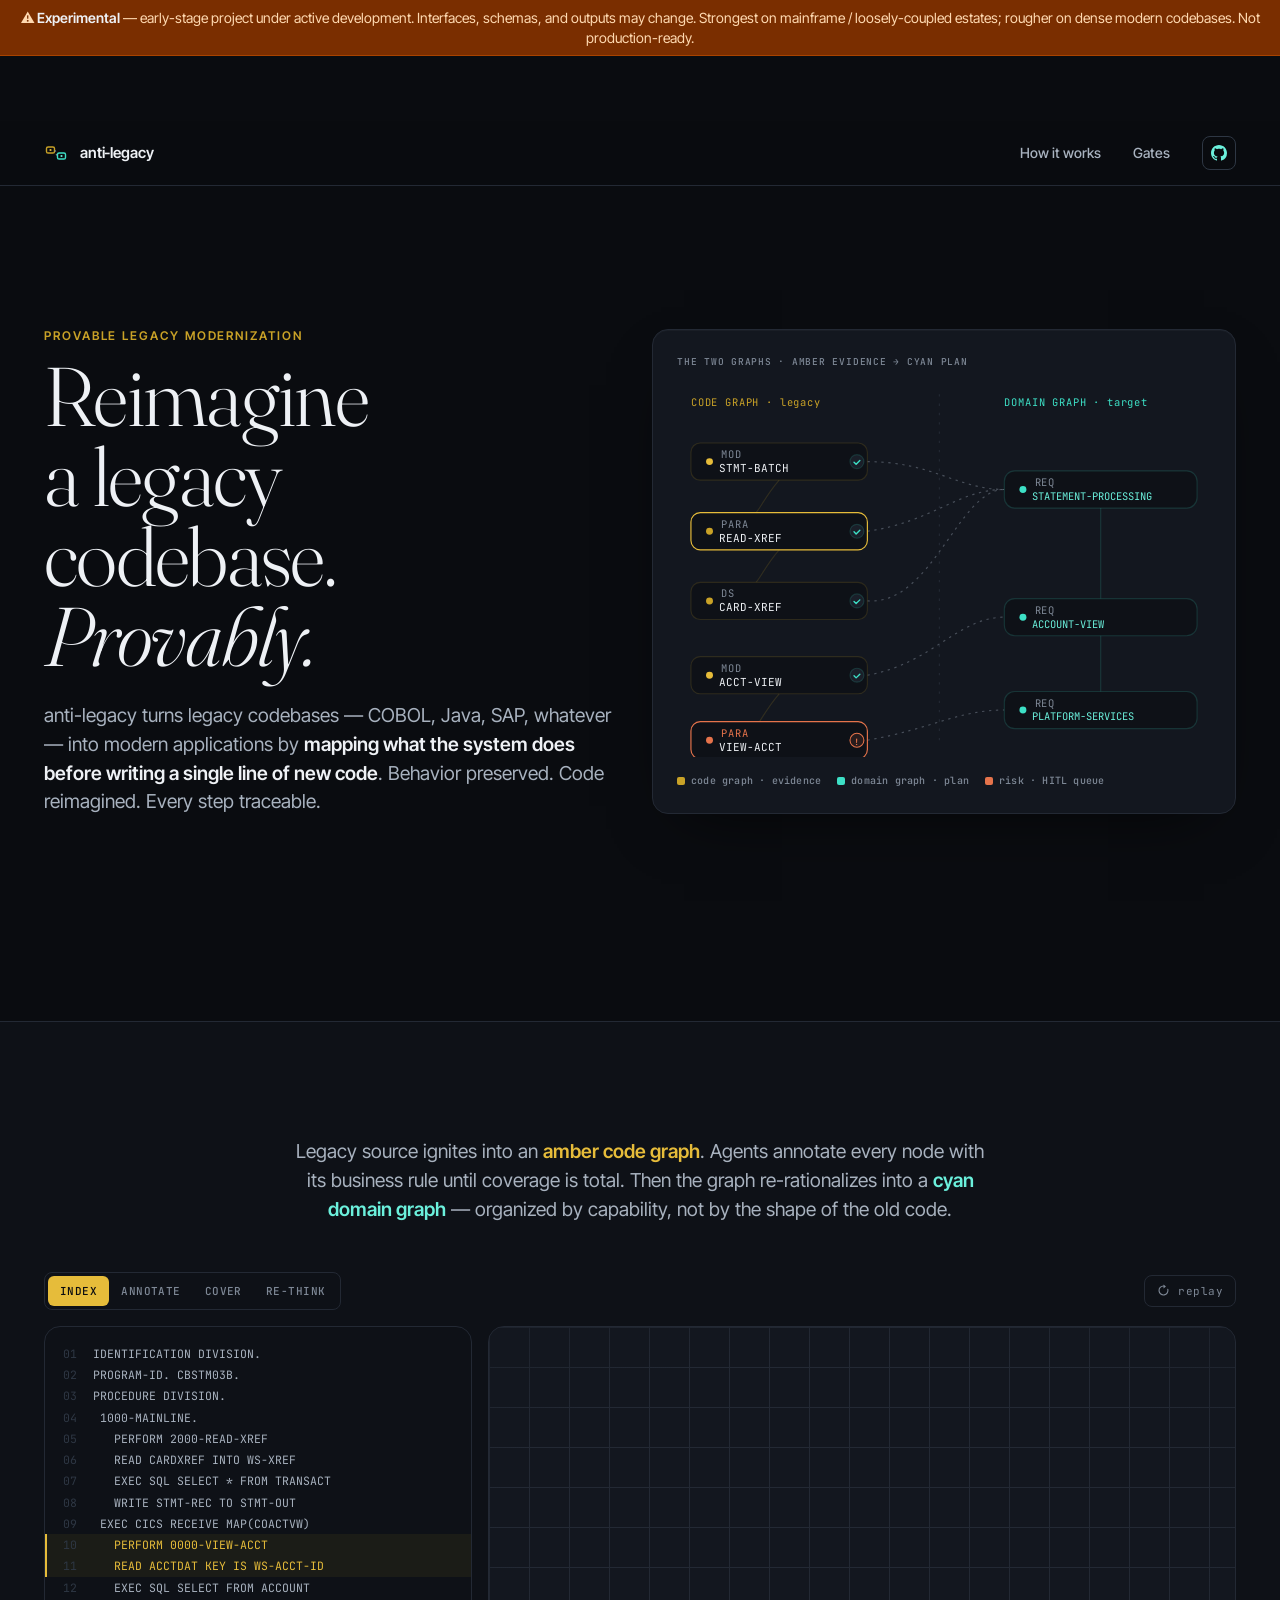
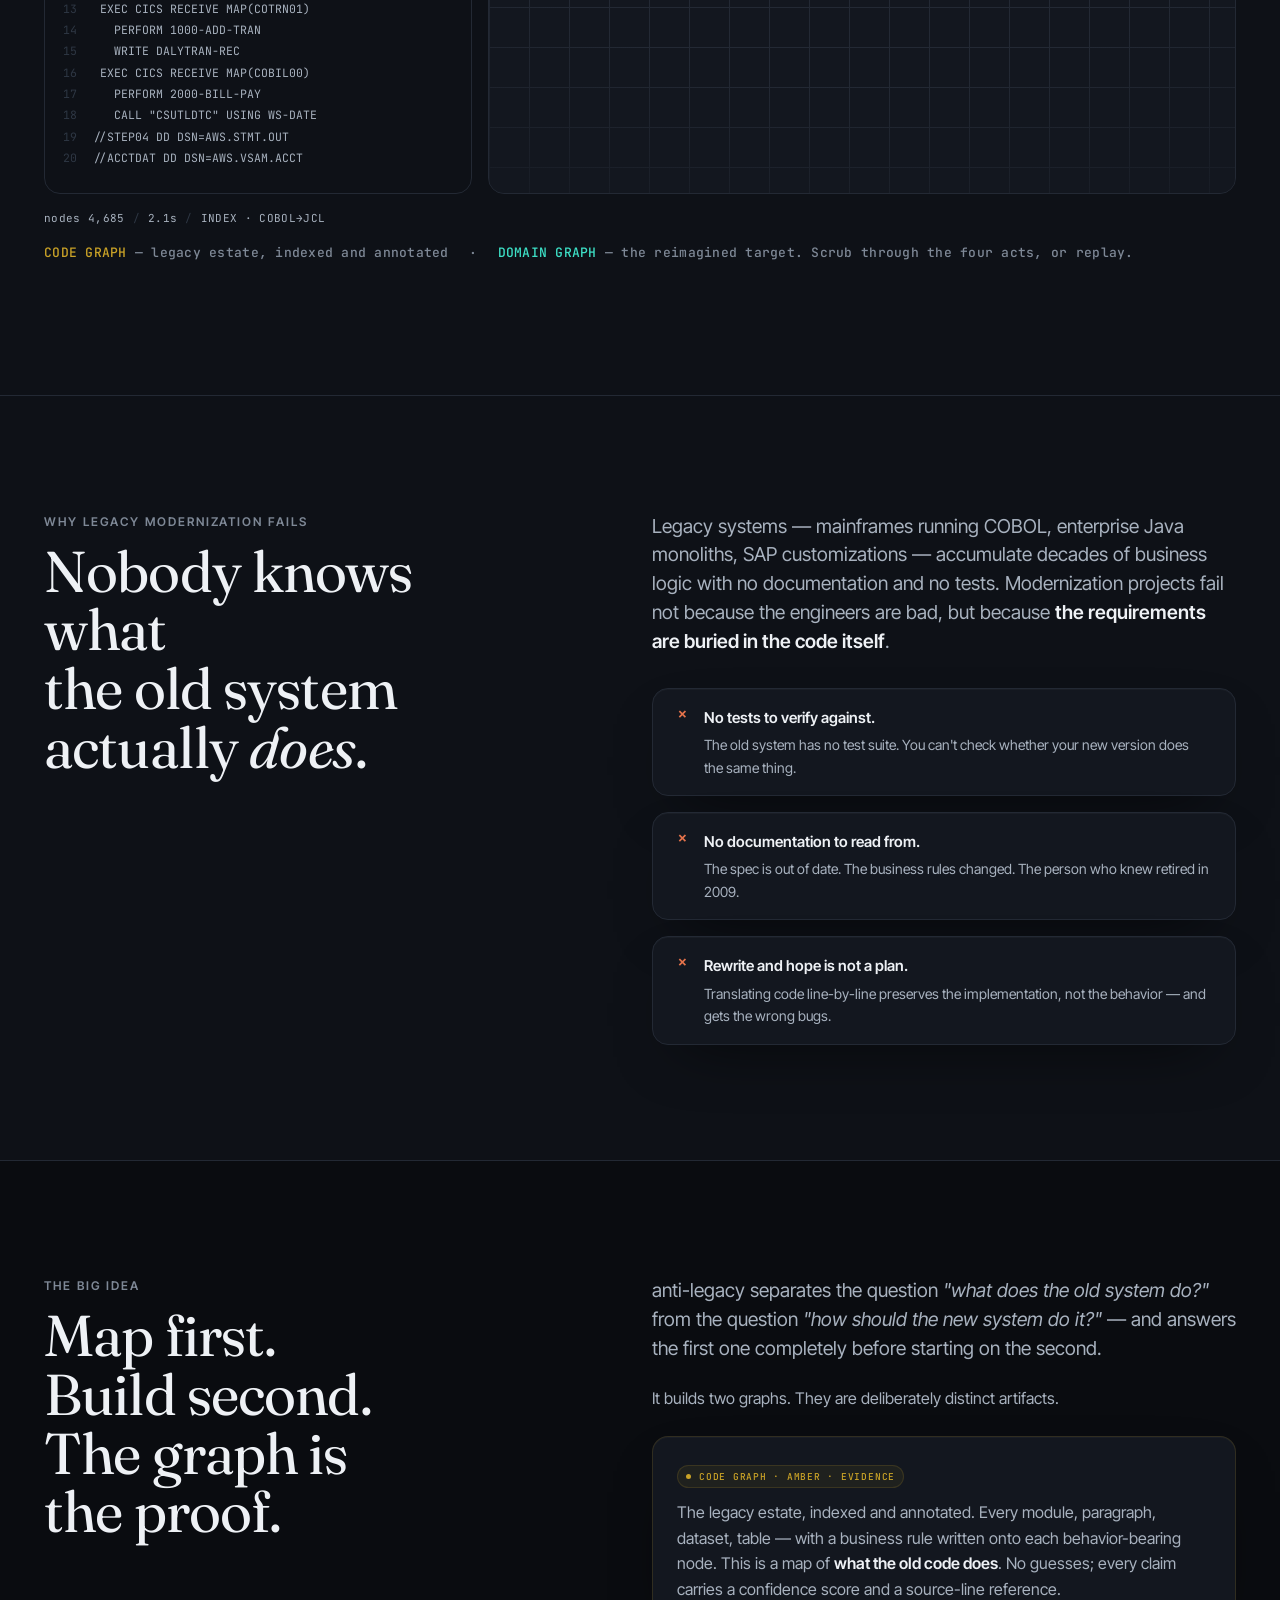
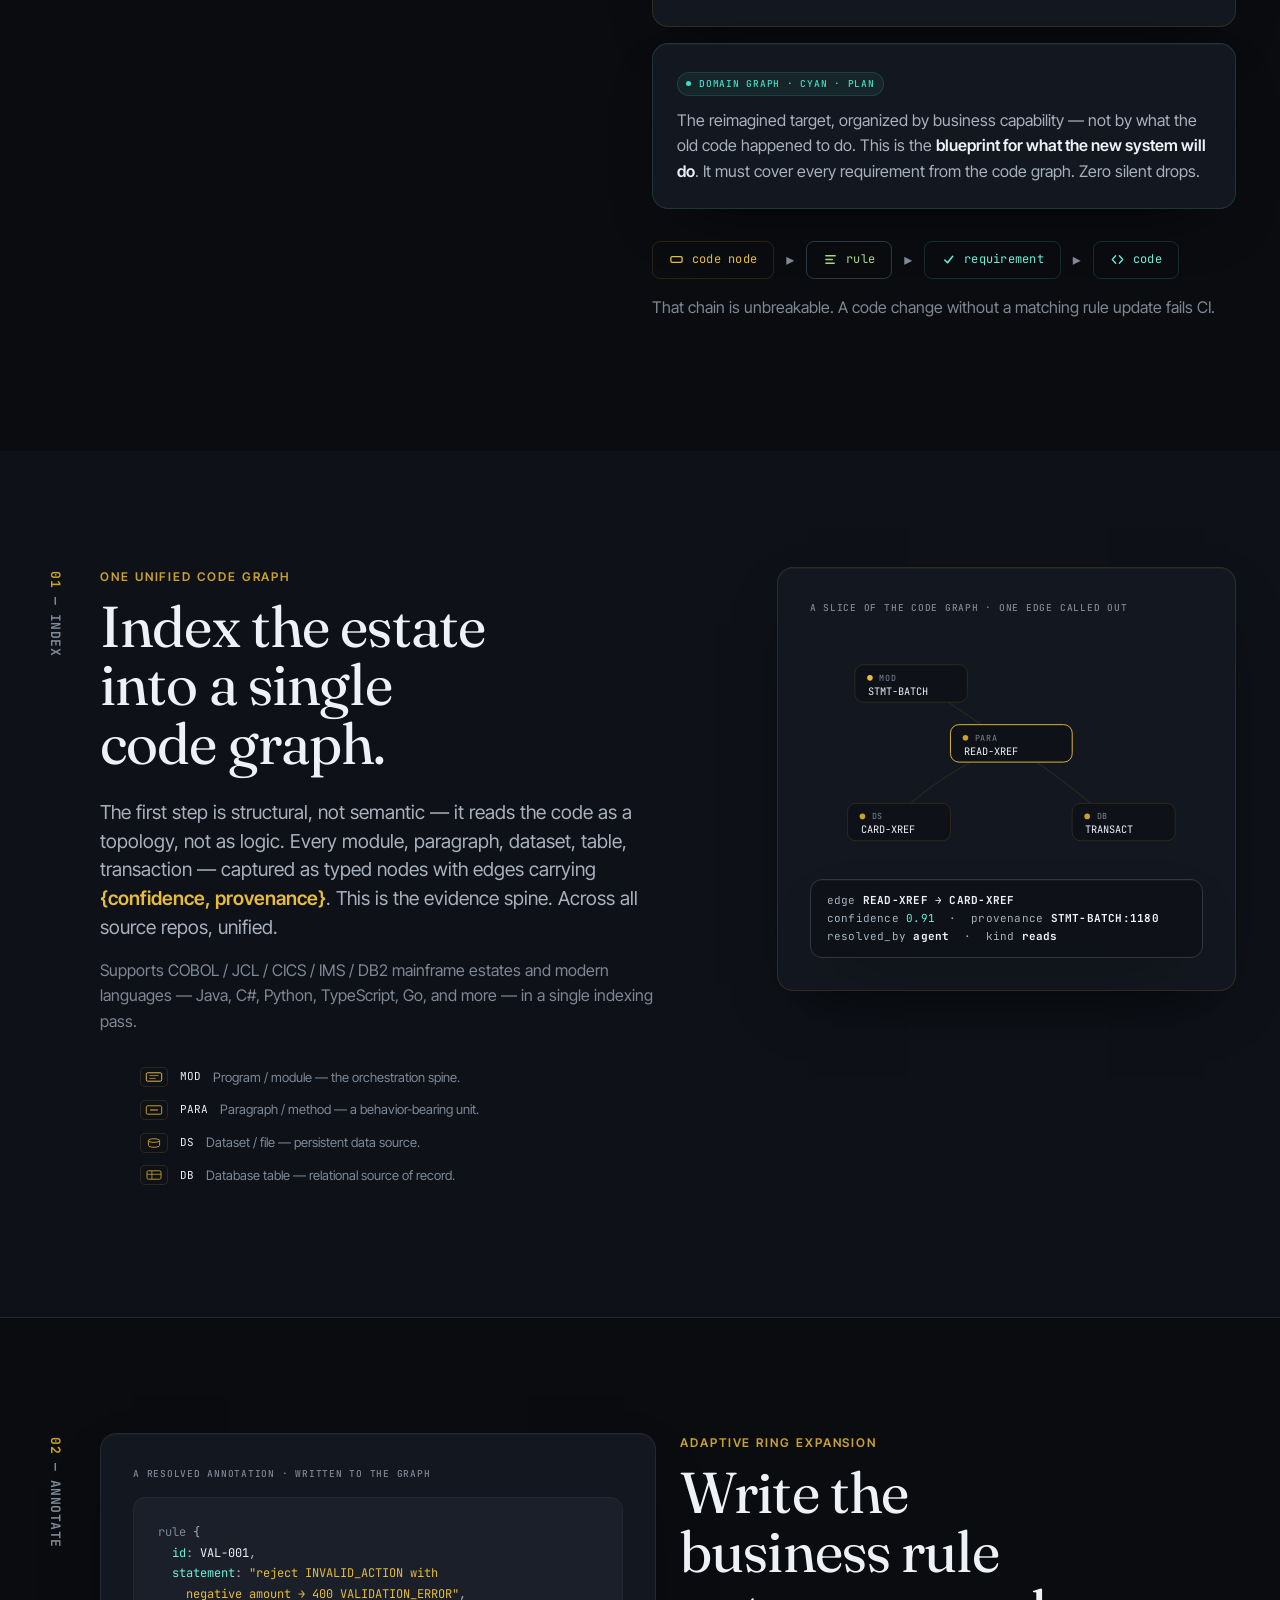
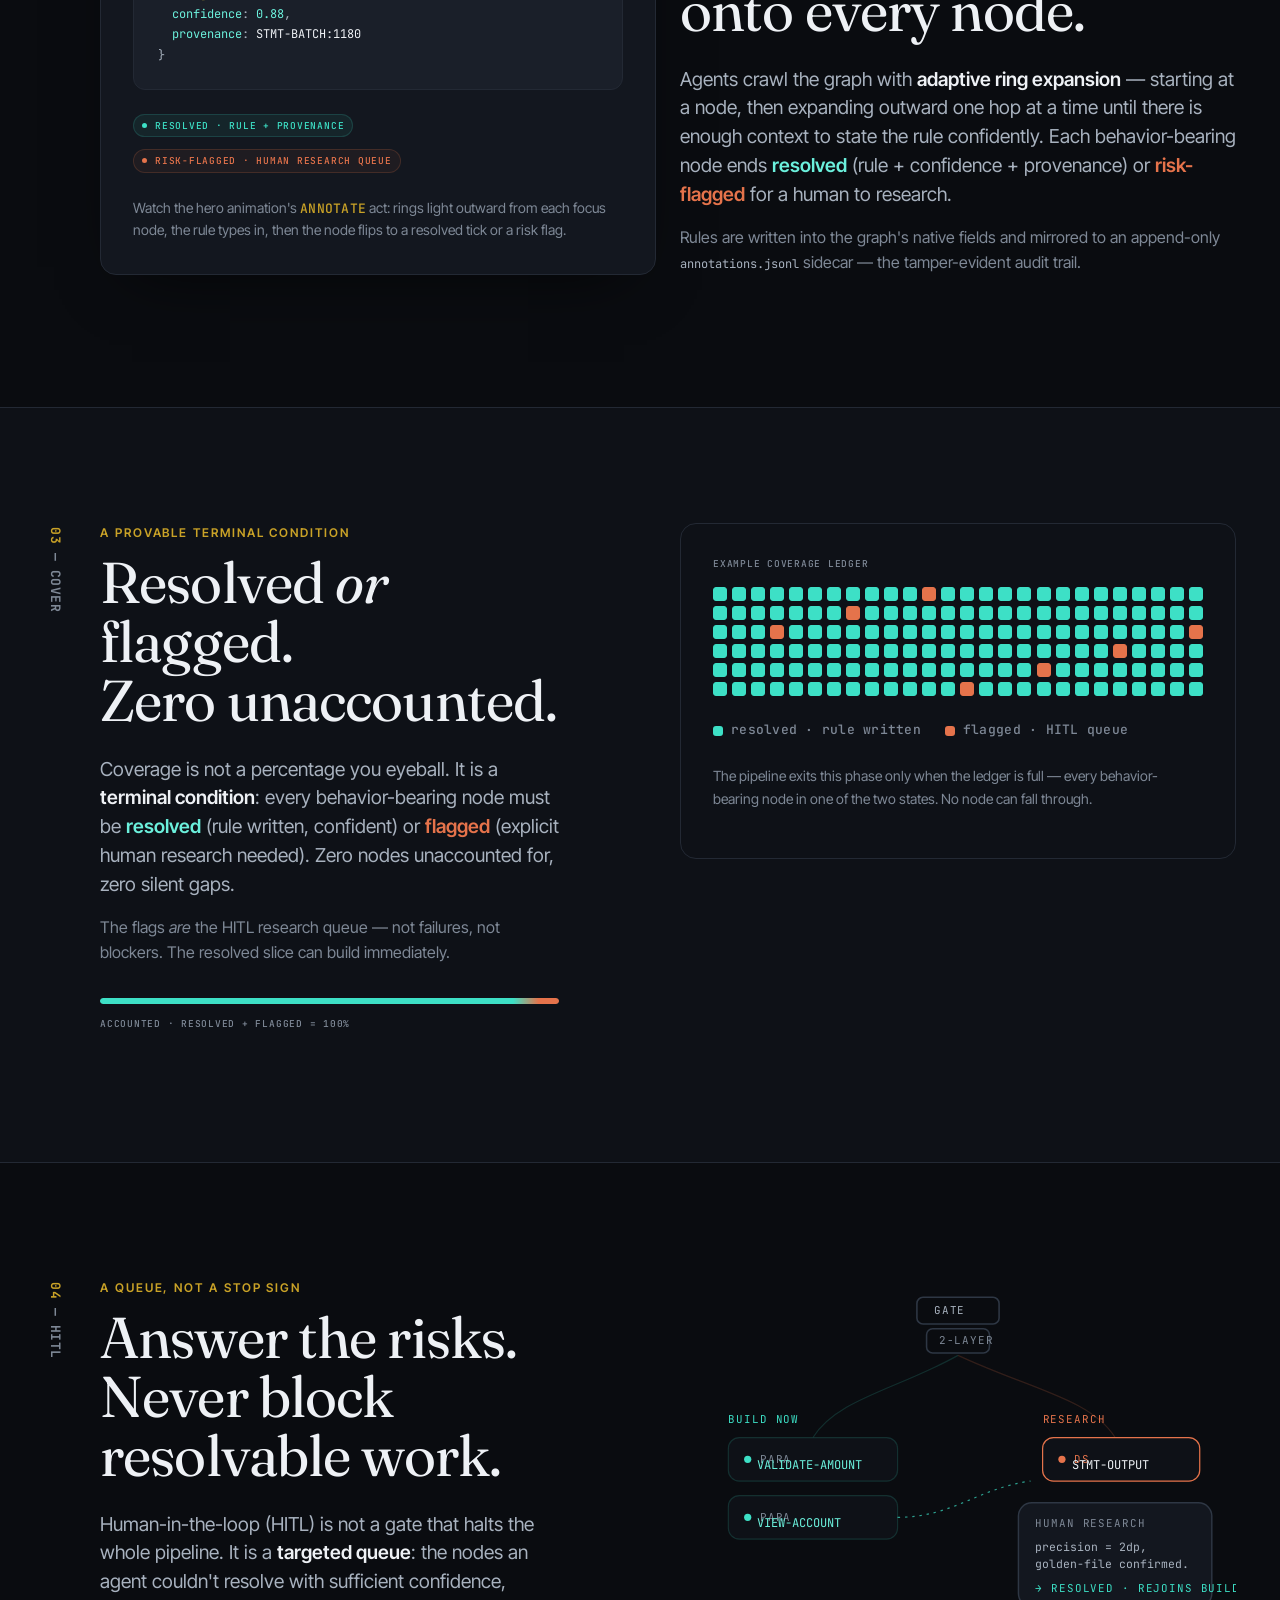
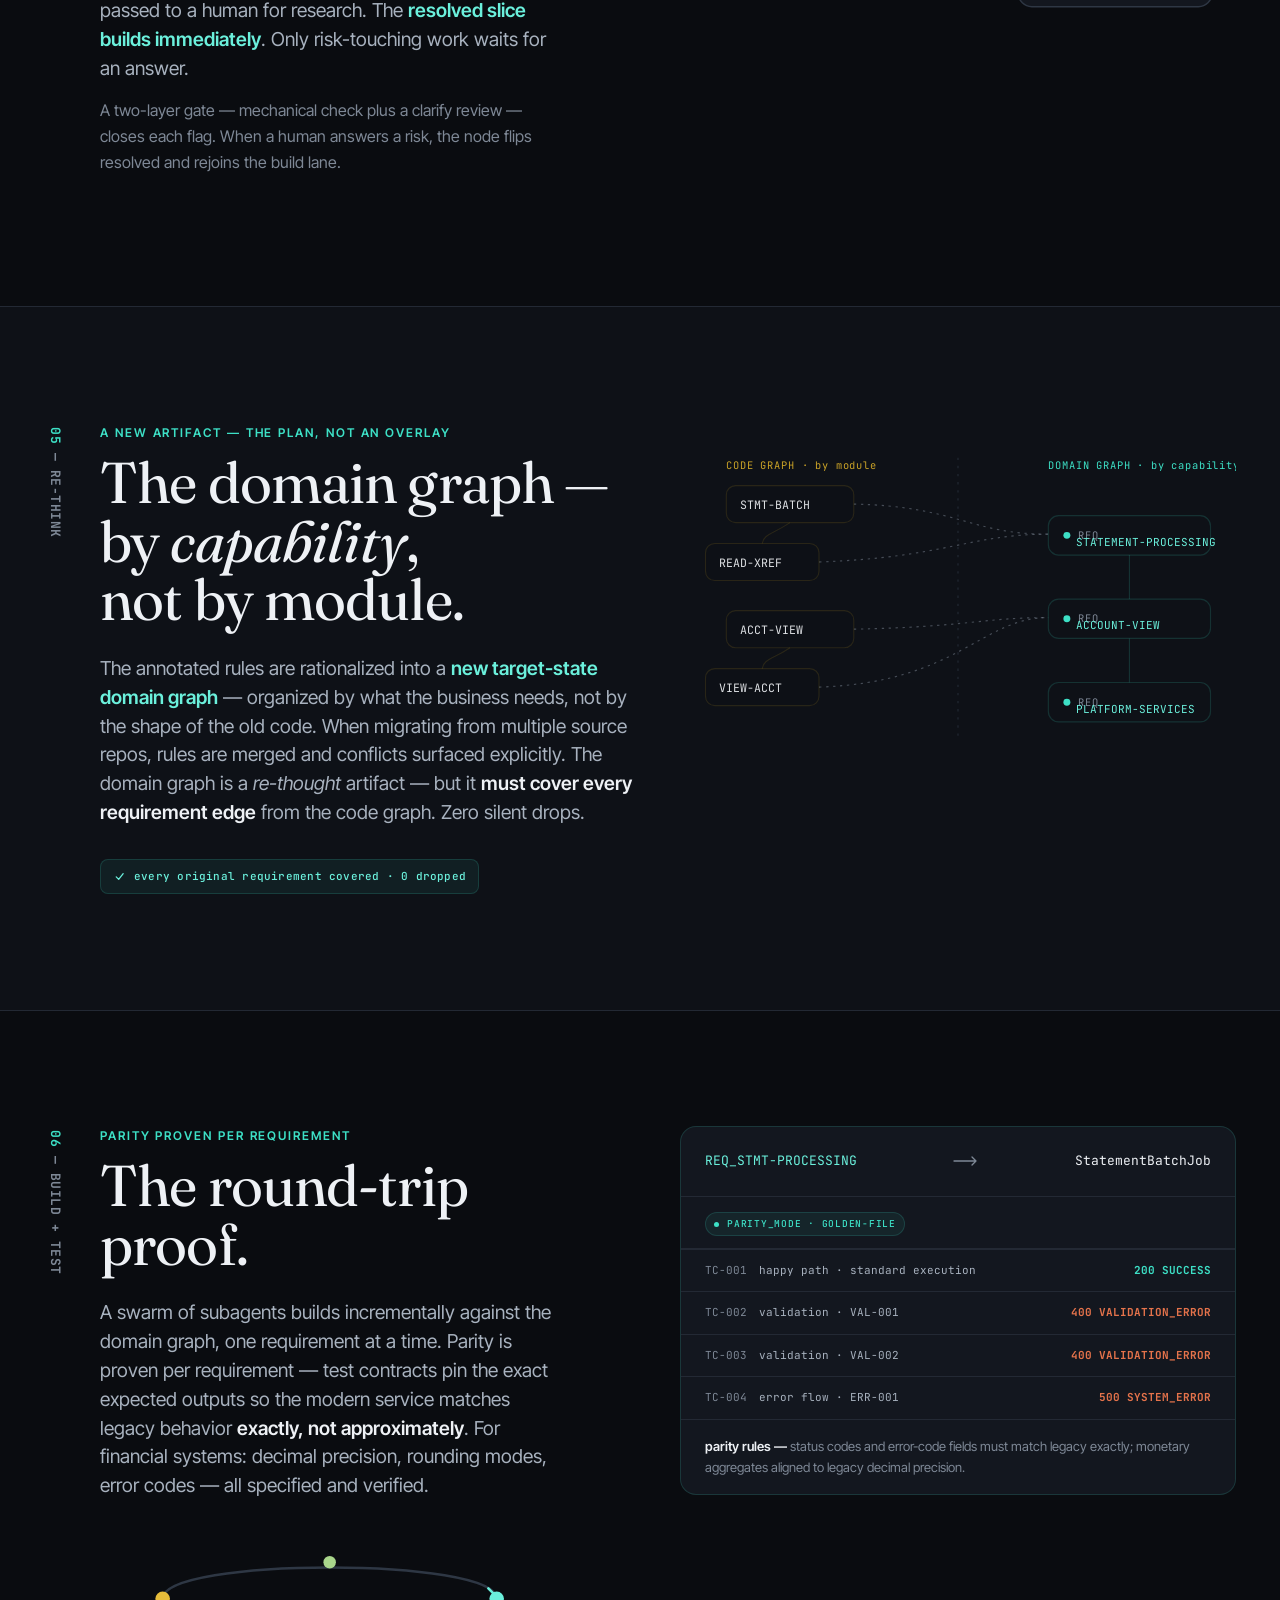
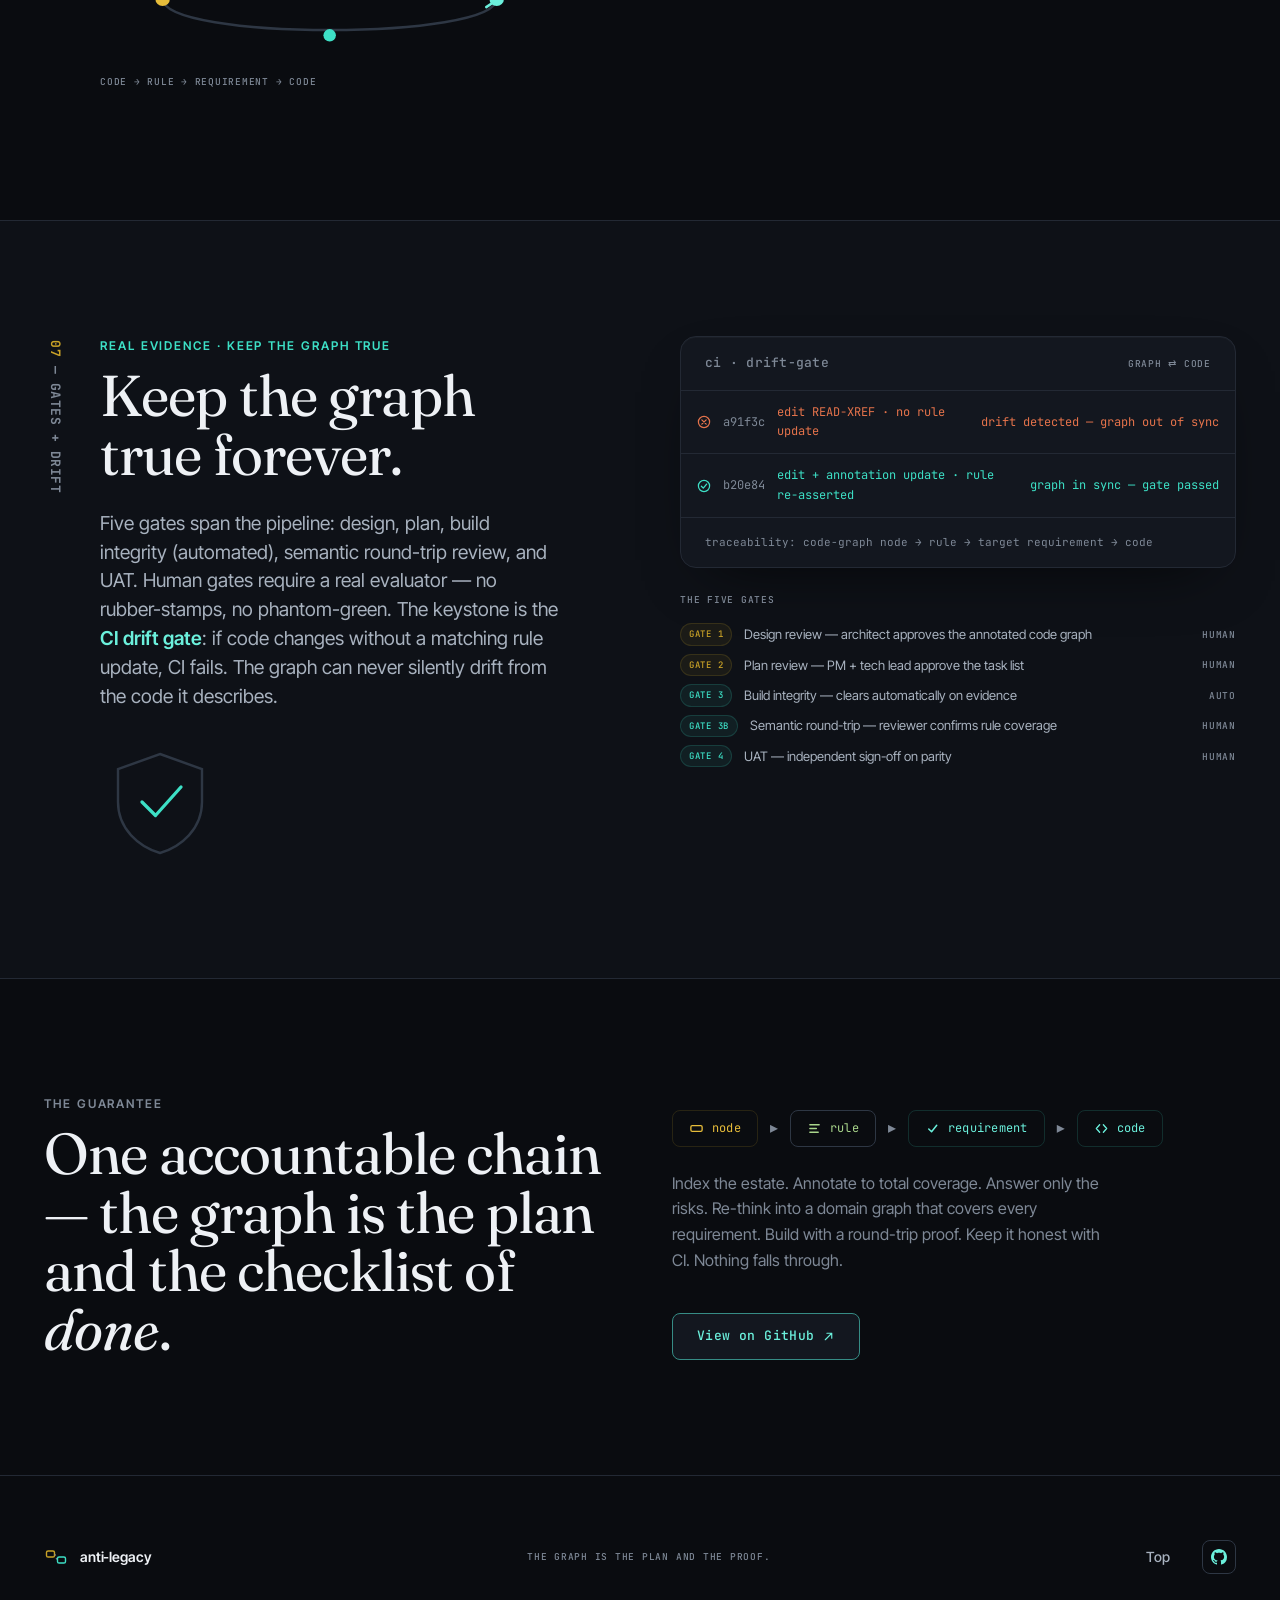
==== commit bf72bb70: "v0.2.1 — green CI, engine-required setup, overflow fix, Kafka+Pulsar demo CI / correctness: - wicked" ====
--- a/site/index.html
+++ b/site/index.html
@@ -19,6 +19,11 @@
 <body>
 
 <a class="skip-link" href="#main">Skip to content</a>
+
+<!-- Experimental banner: early-stage project, surfaced site-wide. -->
+<div role="note" style="background:#7a2e00;color:#ffd9b0;text-align:center;padding:8px 16px;font-size:14px;line-height:1.4;border-bottom:1px solid #a84300;">
+  ⚠️ <strong>Experimental</strong> — early-stage project under active development. Interfaces, schemas, and outputs may change. Strongest on mainframe / loosely-coupled estates; rougher on dense modern codebases. Not production-ready.
+</div>
 
 <!-- ======================================================================
      HEADER
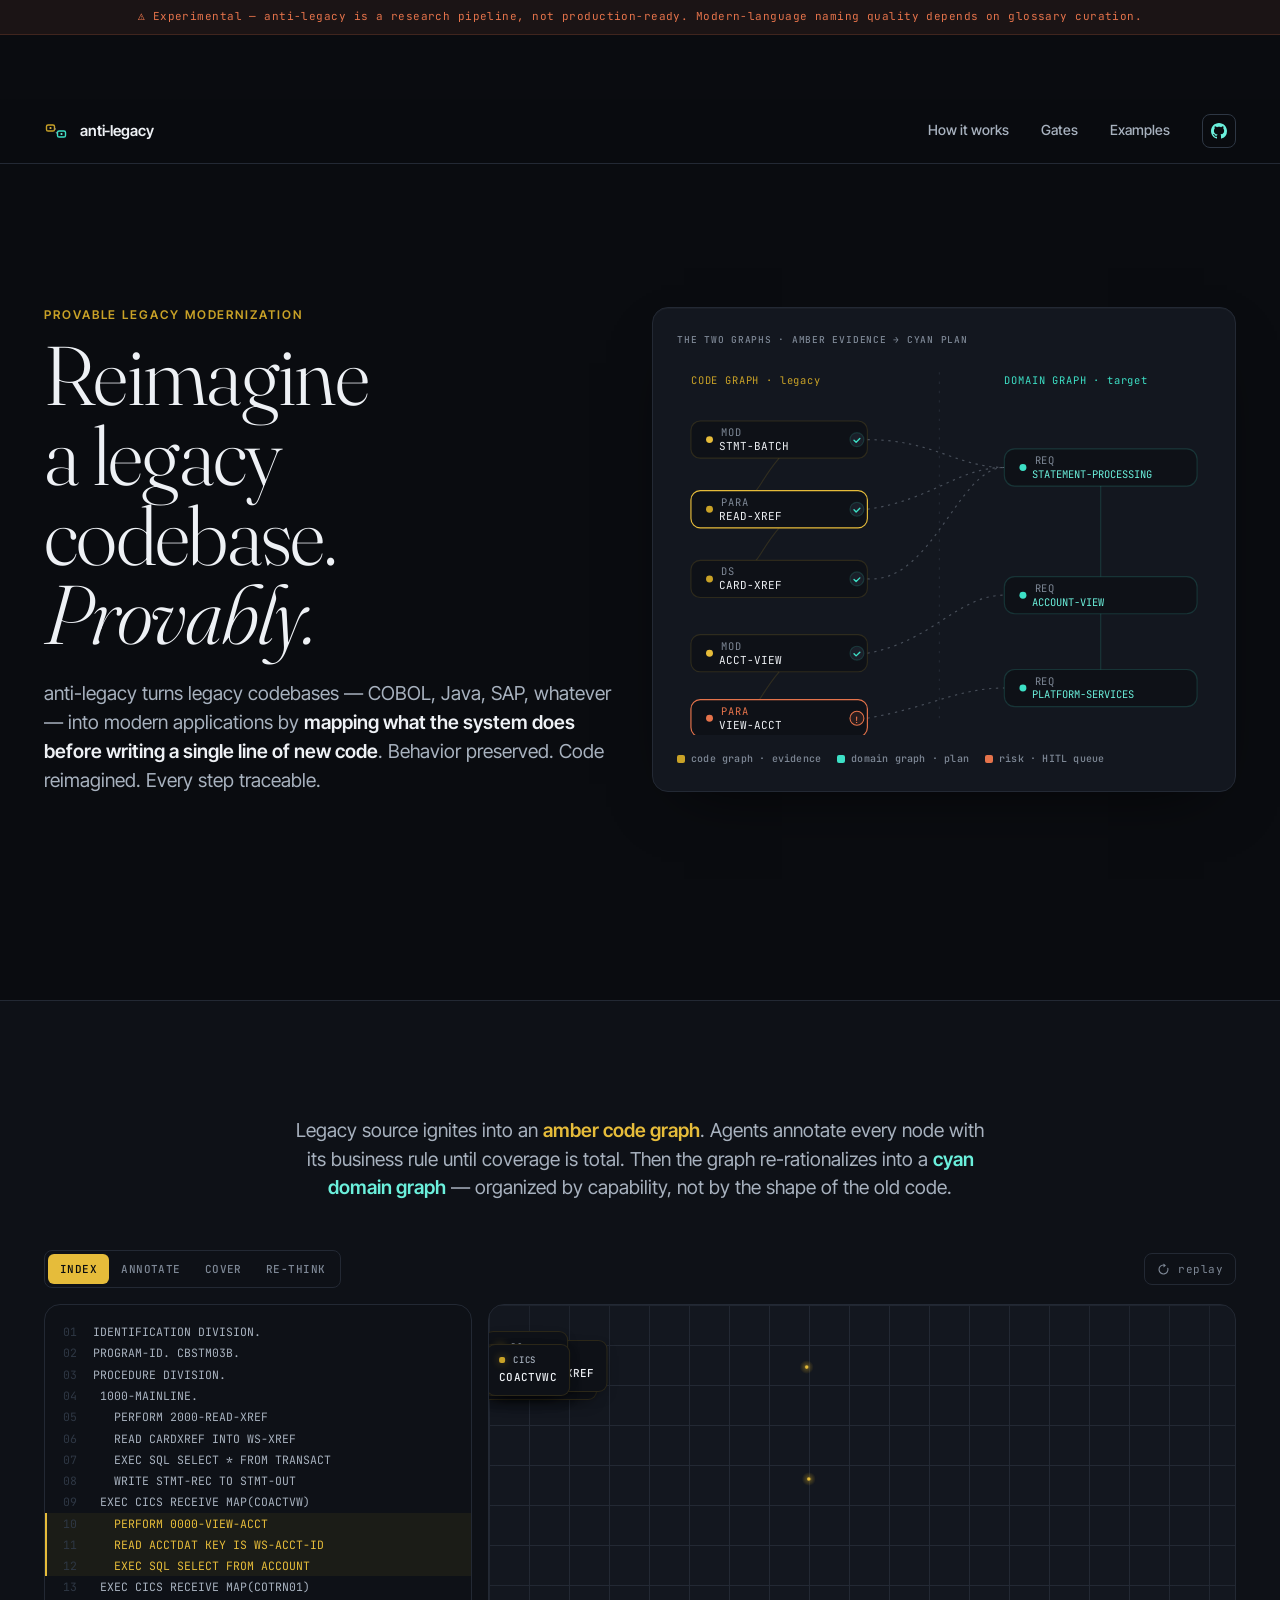
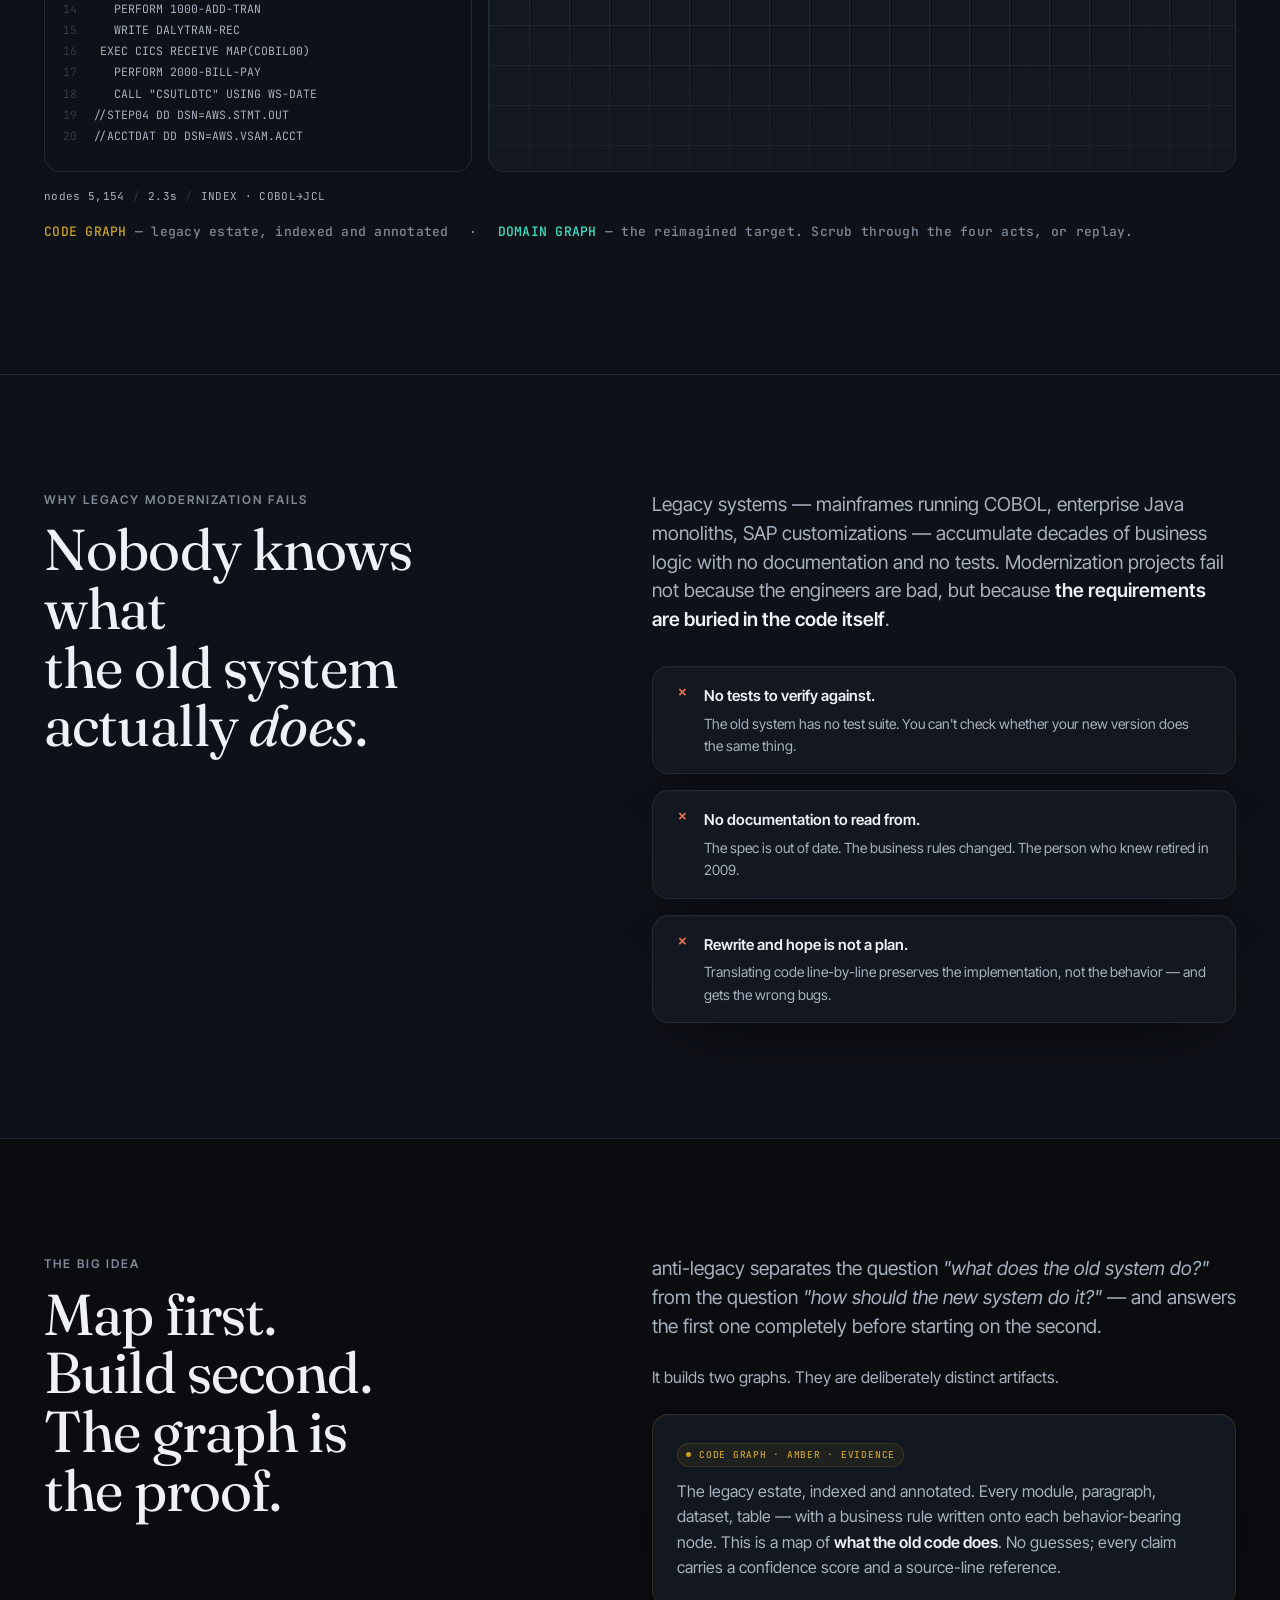
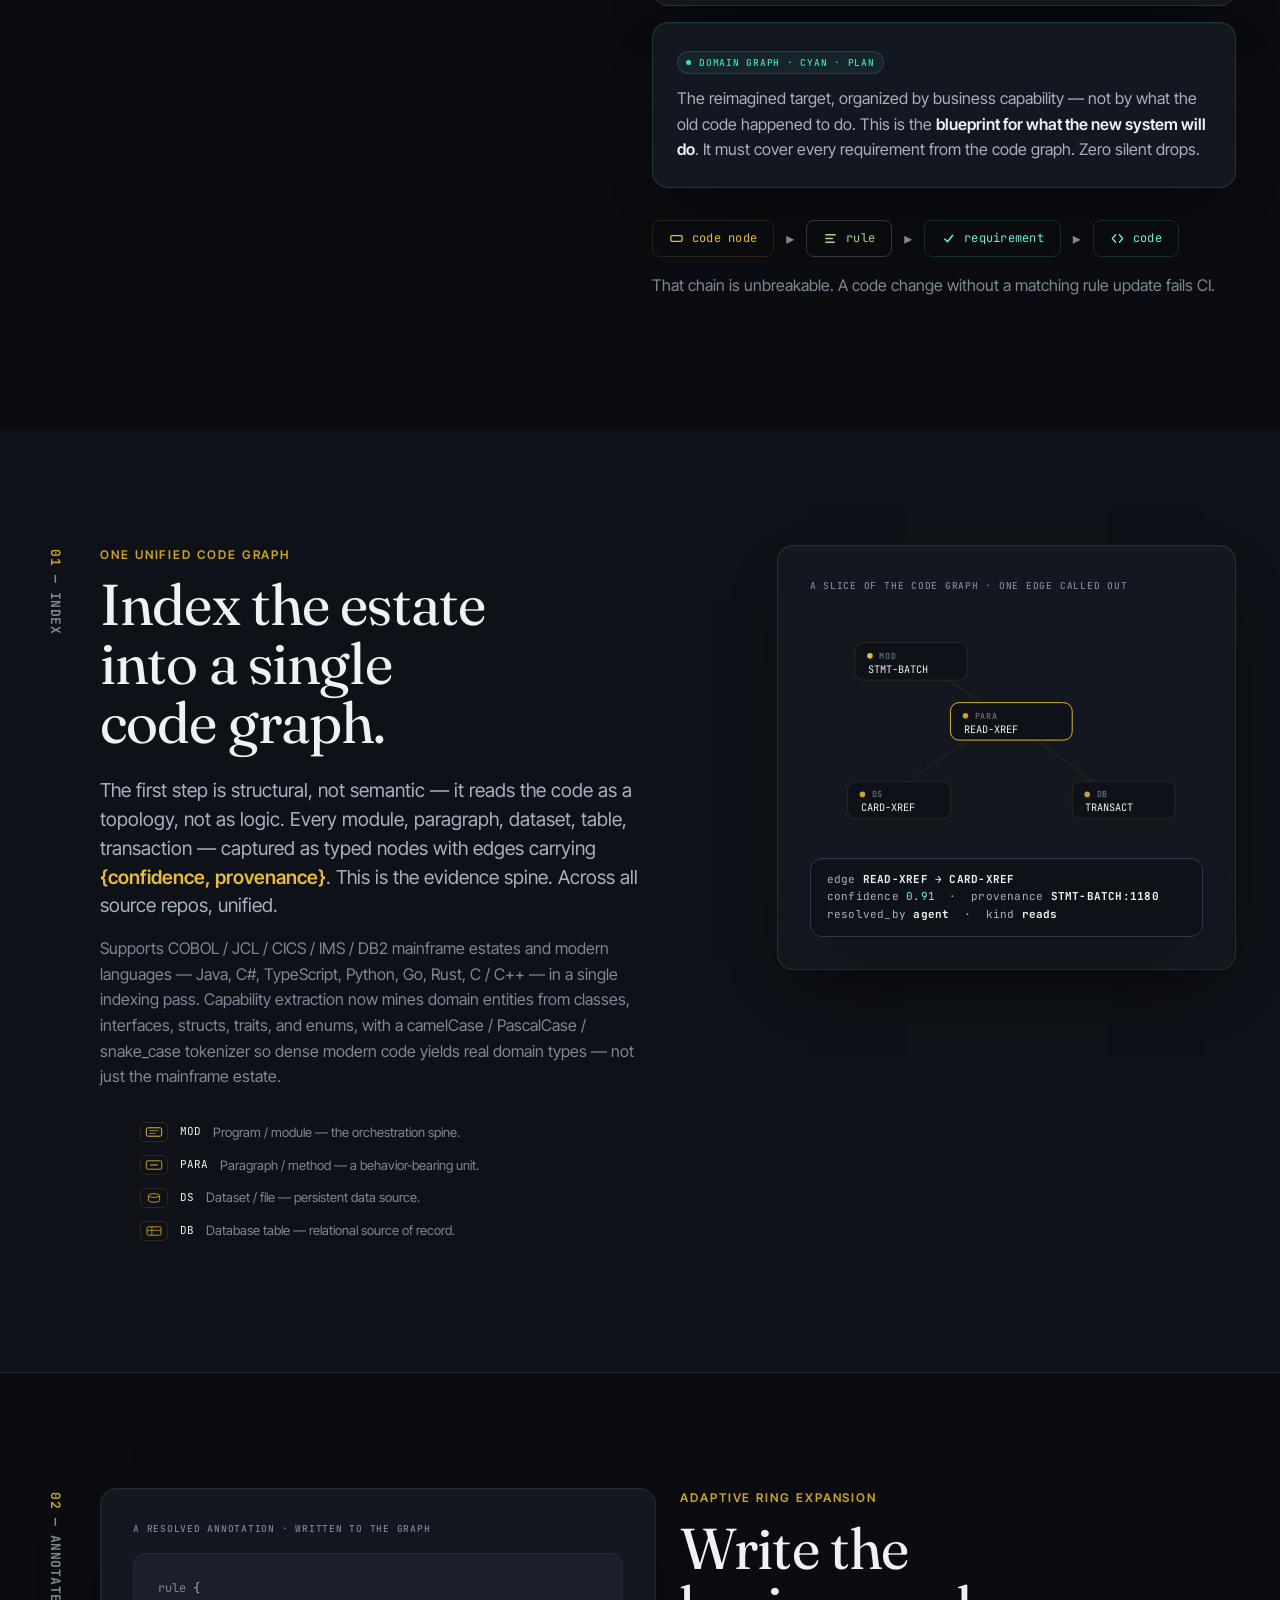
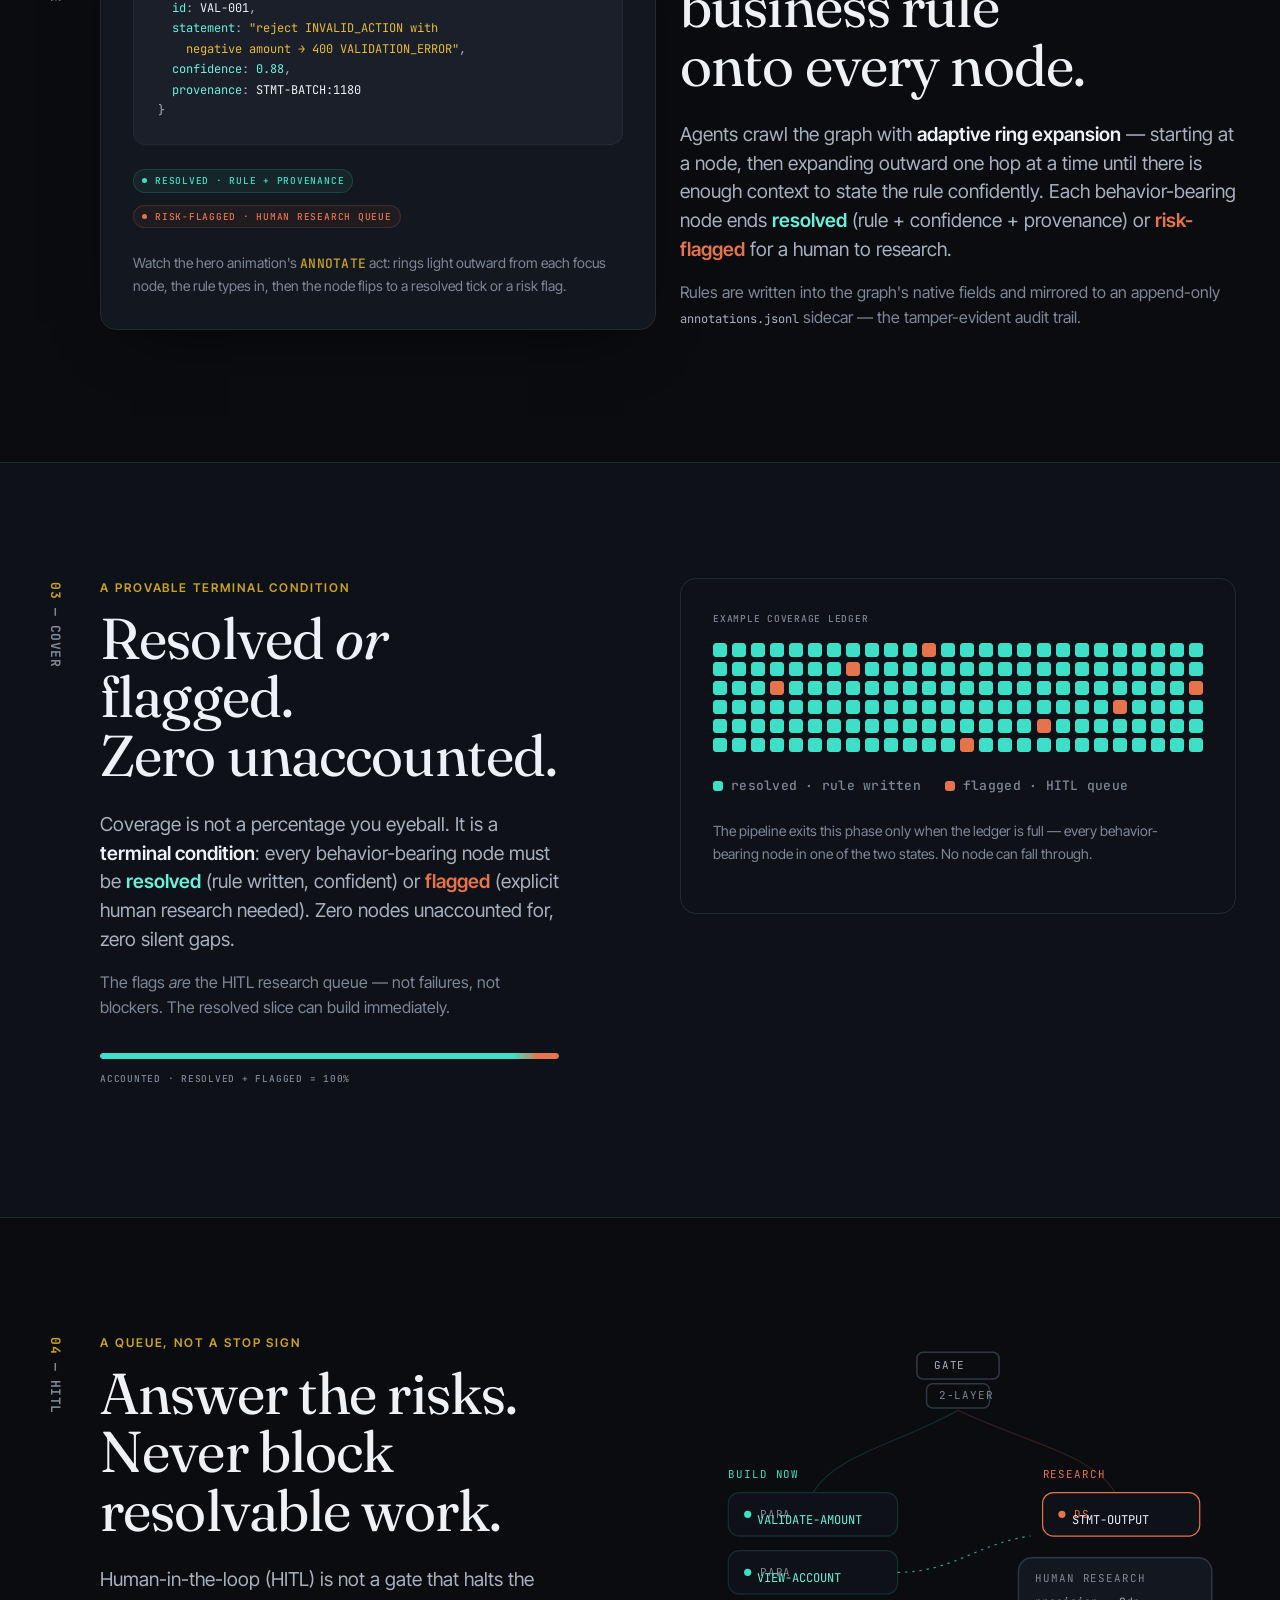
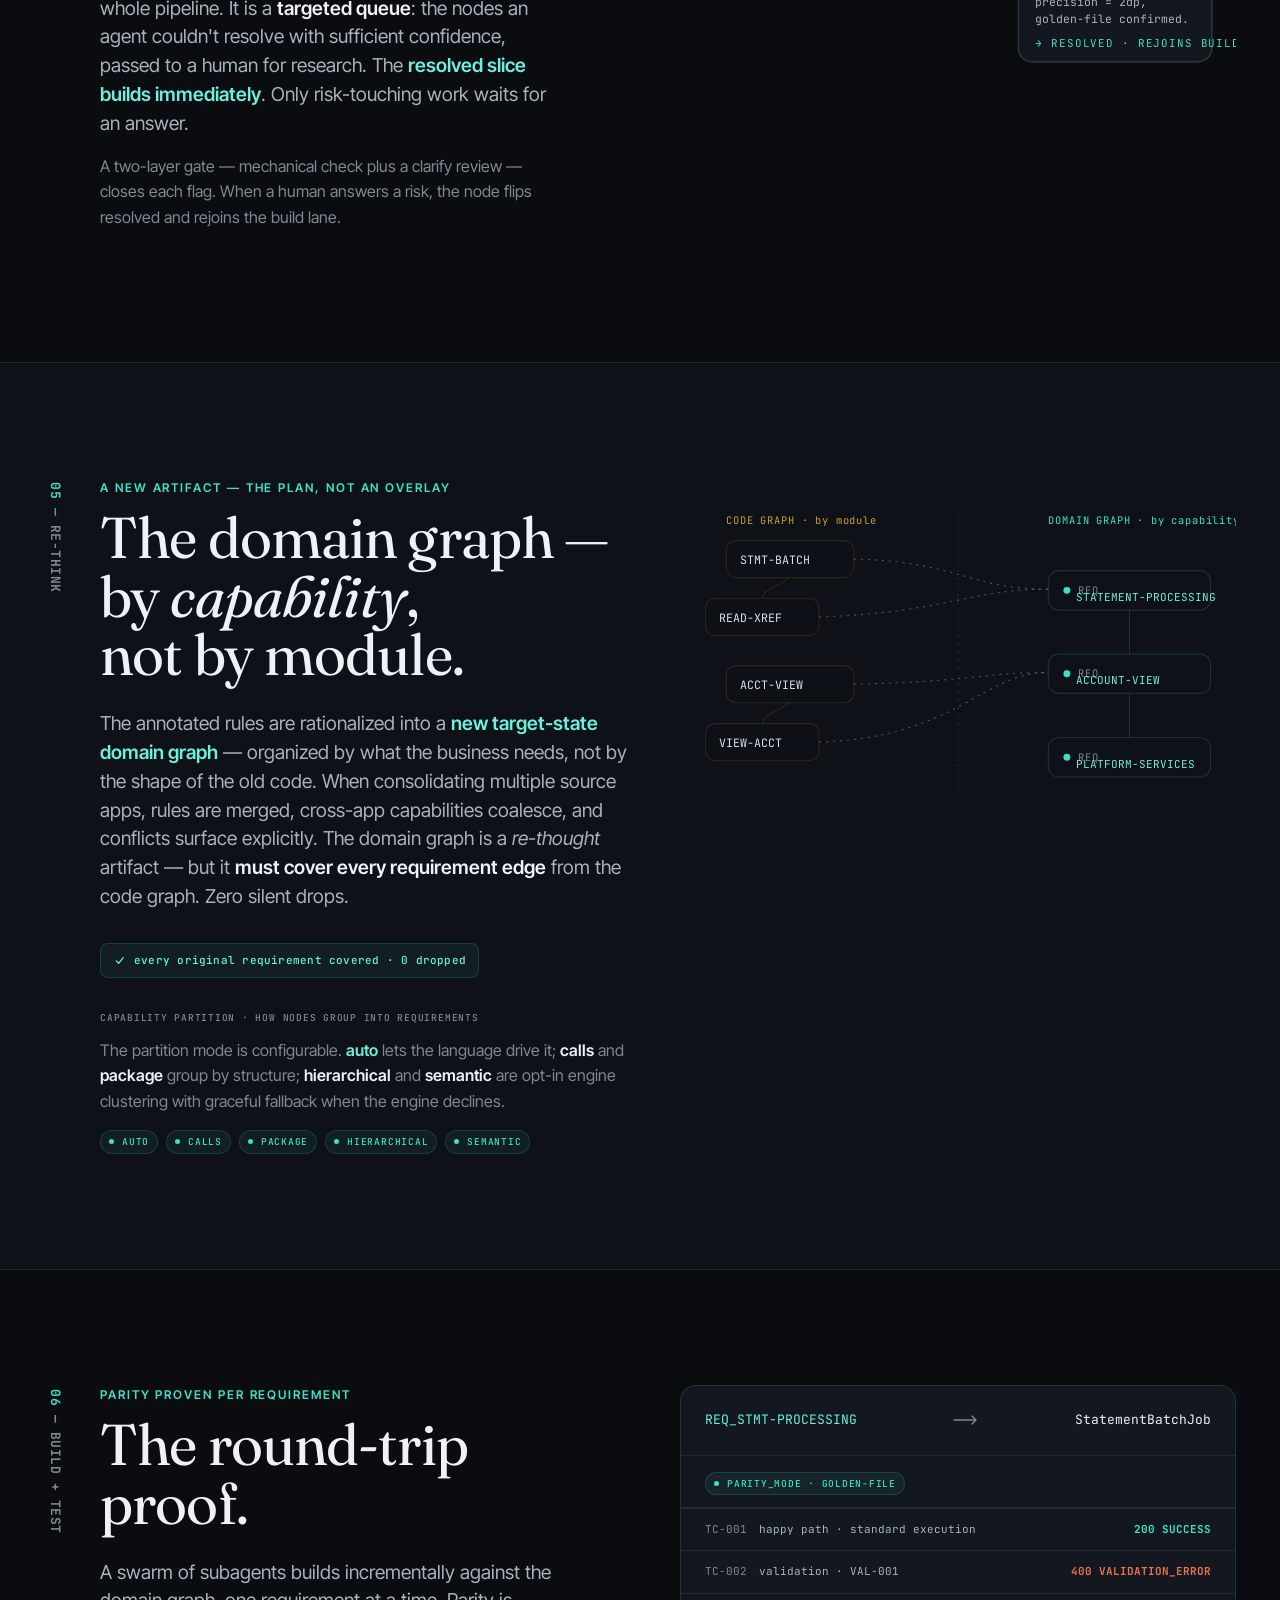
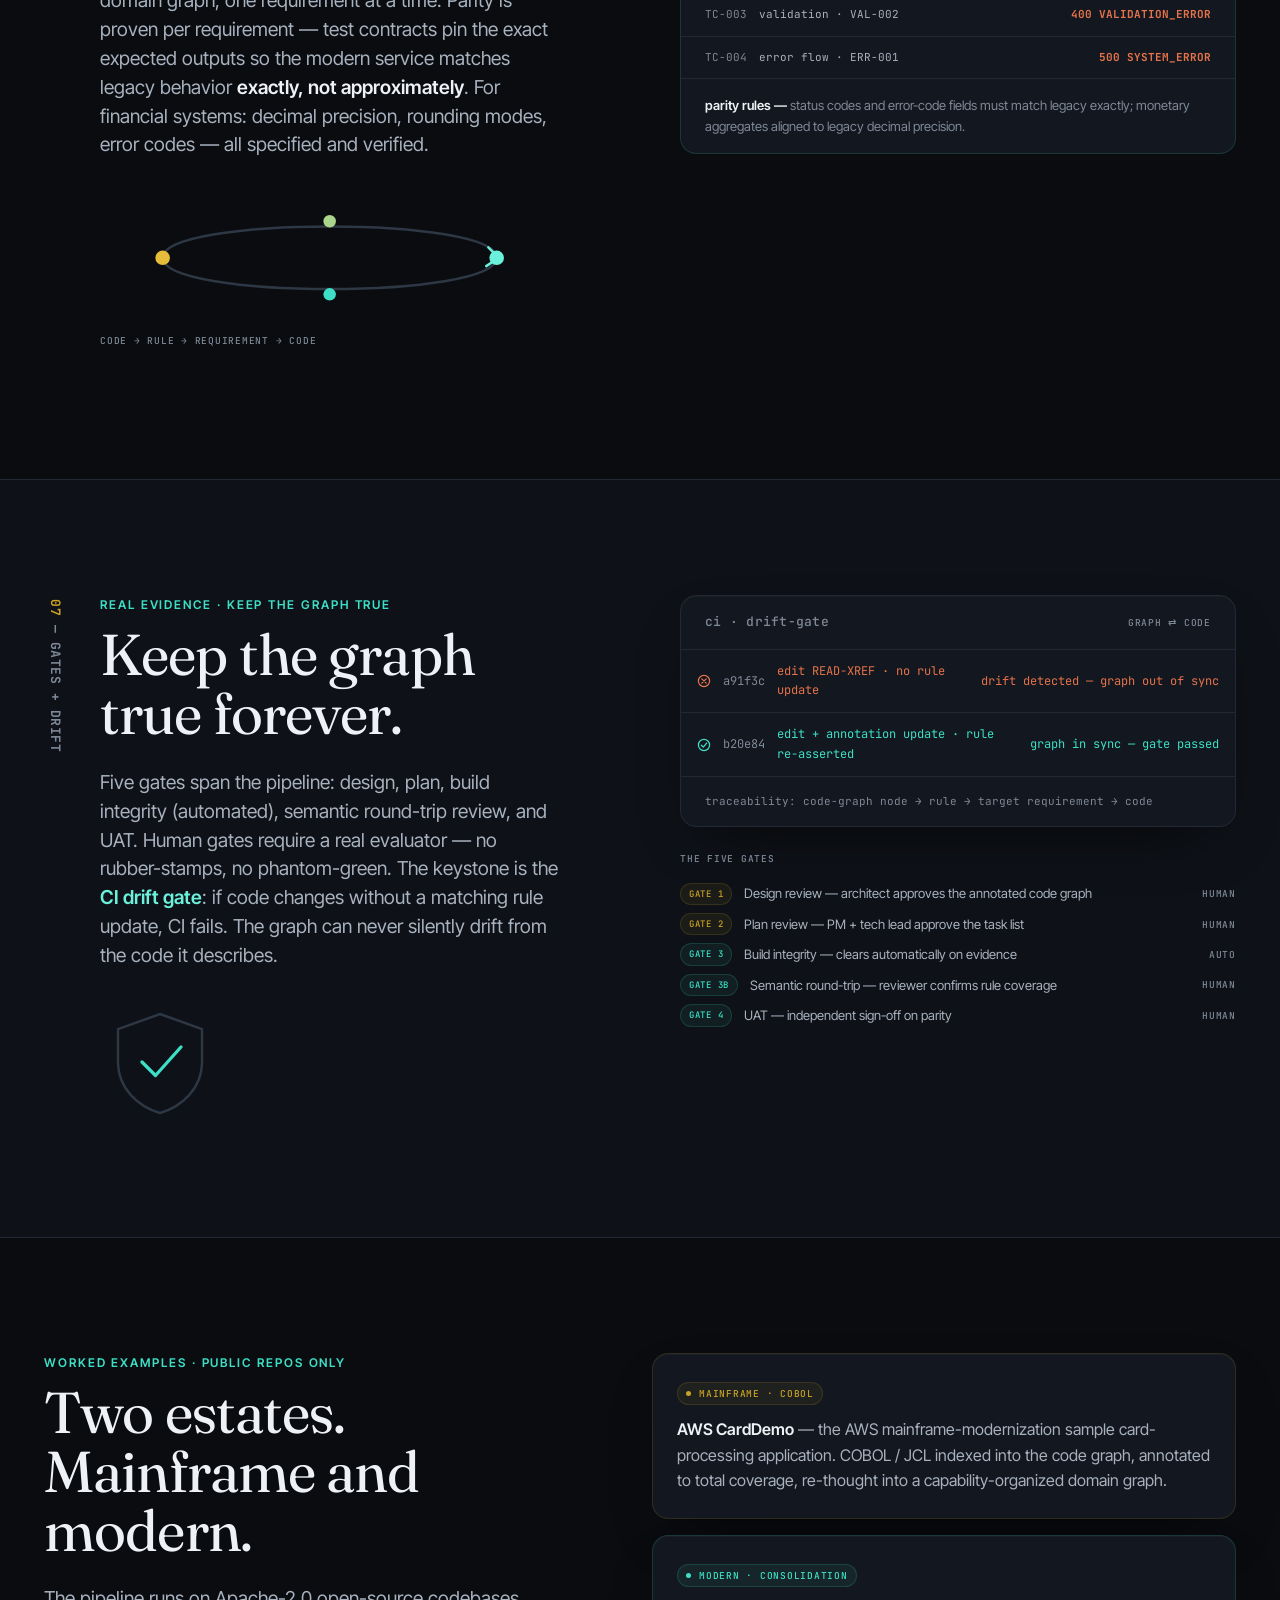
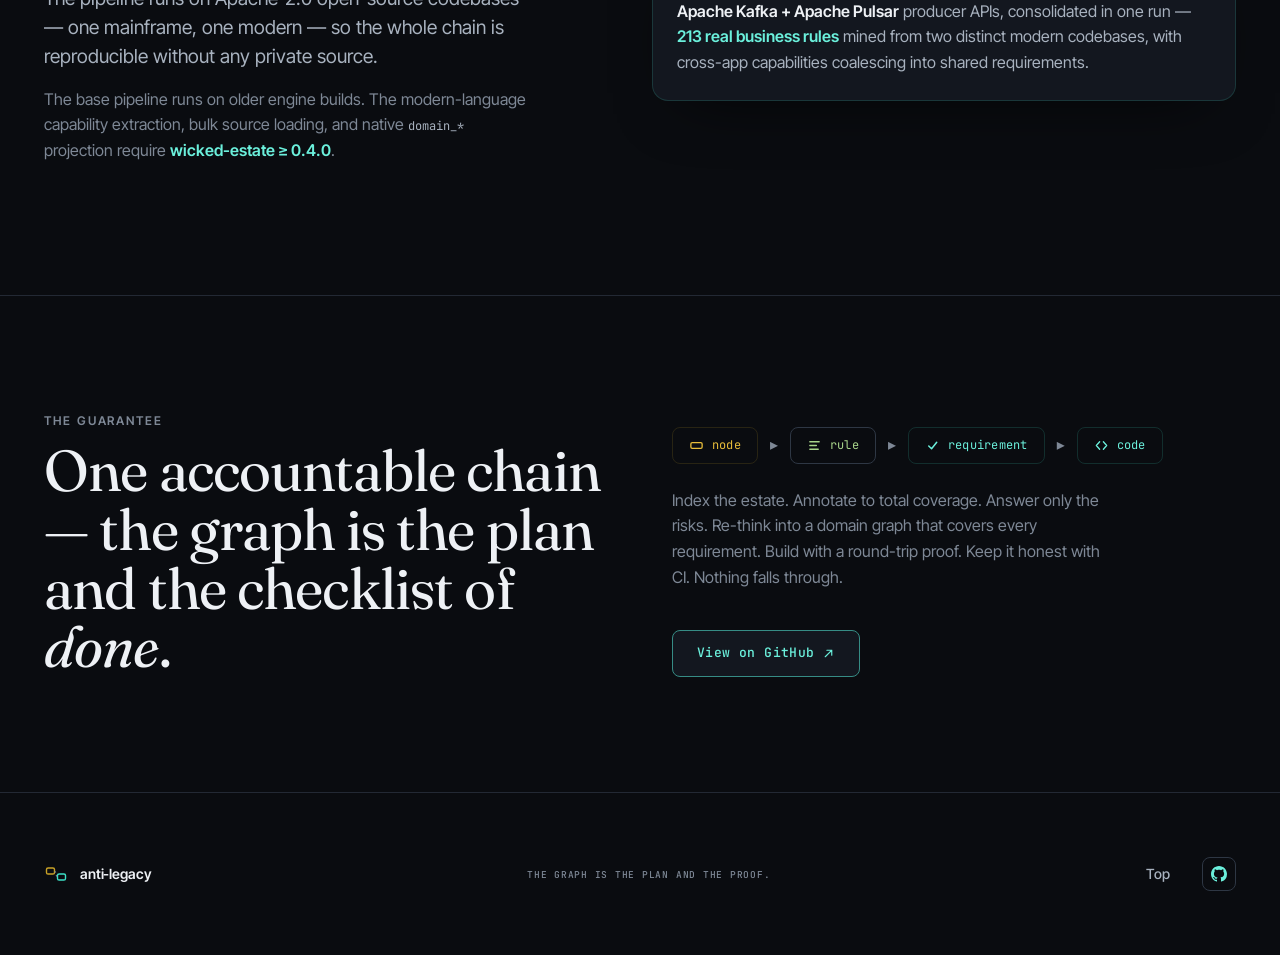
==== commit 4b2cc7bf: "v0.4.0 — engine clustering adoption, bulk source, modern-naming, refreshed demo Tracks the live wick" ====
--- a/site/index.html
+++ b/site/index.html
@@ -20,9 +20,11 @@
 
 <a class="skip-link" href="#main">Skip to content</a>
 
-<!-- Experimental banner: early-stage project, surfaced site-wide. -->
-<div role="note" style="background:#7a2e00;color:#ffd9b0;text-align:center;padding:8px 16px;font-size:14px;line-height:1.4;border-bottom:1px solid #a84300;">
-  ⚠️ <strong>Experimental</strong> — early-stage project under active development. Interfaces, schemas, and outputs may change. Strongest on mainframe / loosely-coupled estates; rougher on dense modern codebases. Not production-ready.
+<!-- ======================================================================
+     EXPERIMENTAL BANNER — do not remove
+     =================================================================== -->
+<div role="status" style="background:rgba(229,115,75,0.08); border-bottom:1px solid var(--risk-dim); color:var(--risk); font-family:var(--font-mono); font-size:11px; letter-spacing:0.04em; text-align:center; padding:8px var(--s-6);">
+  ⚠️ Experimental — anti-legacy is a research pipeline, not production-ready. Modern-language naming quality depends on glossary curation.
 </div>
 
 <!-- ======================================================================
@@ -43,6 +45,7 @@
     <nav class="nav" aria-label="Primary">
       <a href="#how-it-works" class="nav-link-extra">How it works</a>
       <a href="#gates" class="nav-link-extra">Gates</a>
+      <a href="#examples" class="nav-link-extra">Examples</a>
       <a href="https://github.com/mikeparcewski/anti-legacy" class="is-cta" style="padding: var(--s-2);" aria-label="View on GitHub">
         <svg viewBox="0 0 16 16" width="16" height="16" fill="currentColor" aria-hidden="true"><path d="M8 0C3.58 0 0 3.58 0 8c0 3.54 2.29 6.53 5.47 7.59.4.07.55-.17.55-.38 0-.19-.01-.82-.01-1.49-2.01.37-2.53-.49-2.69-.94-.09-.23-.48-.94-.82-1.13-.28-.15-.68-.52-.01-.53.63-.01 1.08.58 1.23.82.72 1.21 1.87.87 2.33.66.07-.52.28-.87.51-1.07-1.78-.2-3.64-.89-3.64-3.95 0-.87.31-1.59.82-2.15-.08-.2-.36-1.02.08-2.12 0 0 .67-.21 2.2.82.64-.18 1.32-.27 2-.27.68 0 1.36.09 2 .27 1.53-1.04 2.2-.82 2.2-.82.44 1.1.16 1.92.08 2.12.51.56.82 1.27.82 2.15 0 3.07-1.87 3.75-3.65 3.95.29.25.54.73.54 1.48 0 1.07-.01 1.93-.01 2.2 0 .21.15.46.55.38A8.013 8.013 0 0016 8c0-4.42-3.58-8-8-8z"/></svg>
       </a>
@@ -364,7 +367,10 @@
               </p>
               <p style="margin-top: var(--s-4); color: var(--fog-500);">
                 Supports COBOL / JCL / CICS / IMS / DB2 mainframe estates and modern languages —
-                Java, C#, Python, TypeScript, Go, and more — in a single indexing pass.
+                Java, C#, TypeScript, Python, Go, Rust, C / C++ — in a single indexing pass.
+                Capability extraction now mines domain entities from classes, interfaces, structs,
+                traits, and enums, with a camelCase / PascalCase / snake_case tokenizer so dense
+                modern code yields real domain types — not just the mainframe estate.
               </p>
 
               <ul class="legend" style="margin-top: var(--s-8);" aria-label="Example node kinds">
@@ -659,15 +665,30 @@
               <p class="lead" style="margin-top: var(--s-6);">
                 The annotated rules are rationalized into a <strong style="color:var(--cyan-bright)">new
                 target-state domain graph</strong> — organized by what the business needs, not by the
-                shape of the old code. When migrating from multiple source repos, rules are merged
-                and conflicts surfaced explicitly. The domain graph is a <em>re-thought</em> artifact —
-                but it <strong>must cover every requirement edge</strong> from the code graph.
-                Zero silent drops.
+                shape of the old code. When consolidating multiple source apps, rules are merged,
+                cross-app capabilities coalesce, and conflicts surface explicitly. The domain graph is
+                a <em>re-thought</em> artifact — but it <strong>must cover every requirement edge</strong>
+                from the code graph. Zero silent drops.
               </p>
               <span class="badge" style="margin-top: var(--s-8);">
                 <svg viewBox="0 0 16 16" aria-hidden="true"><path d="M4 8.5 7 11.5 12.5 4.5" fill="none" stroke="currentColor" stroke-width="1.6" stroke-linecap="round" stroke-linejoin="round"/></svg>
                 every original requirement covered · 0 dropped
               </span>
+
+              <p class="mono-micro" style="margin-top: var(--s-8); margin-bottom: var(--s-3);">Capability partition · how nodes group into requirements</p>
+              <p style="color: var(--fog-500); margin-top:0;">
+                The partition mode is configurable. <strong style="color:var(--cyan-bright)">auto</strong>
+                lets the language drive it; <strong>calls</strong> and <strong>package</strong> group by
+                structure; <strong>hierarchical</strong> and <strong>semantic</strong> are opt-in engine
+                clustering with graceful fallback when the engine declines.
+              </p>
+              <div style="display:flex; gap: var(--s-2); flex-wrap:wrap; margin-top: var(--s-4);">
+                <span class="pill pill--cyan"><span class="pill__dot"></span>auto</span>
+                <span class="pill pill--cyan"><span class="pill__dot"></span>calls</span>
+                <span class="pill pill--cyan"><span class="pill__dot"></span>package</span>
+                <span class="pill pill--cyan"><span class="pill__dot"></span>hierarchical</span>
+                <span class="pill pill--cyan"><span class="pill__dot"></span>semantic</span>
+              </div>
             </div>
 
             <div class="col-6 start-7" data-reveal>
@@ -892,6 +913,52 @@
                   </div>
                 </div>
               </div>
+            </div>
+          </div>
+        </div>
+      </div>
+    </div>
+  </section>
+
+
+  <!-- ====================================================================
+       WORKED EXAMPLES — public demos
+       ================================================================= -->
+  <section class="section section--ink" id="examples" aria-labelledby="ex-h">
+    <div class="container">
+      <div class="grid" style="row-gap: var(--s-12);">
+        <div class="col-5" data-reveal>
+          <p class="eyebrow eyebrow--cyan">Worked examples · public repos only</p>
+          <h2 class="h2" id="ex-h">Two estates.<br>Mainframe and<br>modern.</h2>
+          <p class="lead" style="margin-top: var(--s-6);">
+            The pipeline runs on Apache-2.0 open-source codebases — one mainframe, one modern —
+            so the whole chain is reproducible without any private source.
+          </p>
+          <p style="margin-top: var(--s-4); color: var(--fog-500);">
+            The base pipeline runs on older engine builds. The modern-language capability
+            extraction, bulk source loading, and native <code style="font-family:var(--font-mono); font-size:12px; color:var(--fog-300)">domain_*</code>
+            projection require <strong style="color:var(--cyan-bright)">wicked-estate&nbsp;≥&nbsp;0.4.0</strong>.
+          </p>
+        </div>
+
+        <div class="col-6 start-7" data-reveal>
+          <div style="display:grid; gap: var(--s-4);">
+            <div class="card card--code" style="padding: var(--s-6);">
+              <span class="pill pill--amber" style="margin-bottom: var(--s-3);"><span class="pill__dot"></span>Mainframe · COBOL</span>
+              <p style="margin:0; max-width:none;">
+                <strong>AWS CardDemo</strong> — the AWS mainframe-modernization sample card-processing
+                application. COBOL / JCL indexed into the code graph, annotated to total coverage,
+                re-thought into a capability-organized domain graph.
+              </p>
+            </div>
+            <div class="card card--domain" style="padding: var(--s-6);">
+              <span class="pill pill--cyan" style="margin-bottom: var(--s-3);"><span class="pill__dot"></span>Modern · consolidation</span>
+              <p style="margin:0; max-width:none;">
+                <strong>Apache Kafka + Apache Pulsar</strong> producer APIs, consolidated in one run —
+                <strong style="color:var(--cyan-bright)">213 real business rules</strong> mined from
+                two distinct modern codebases, with cross-app capabilities coalescing into shared
+                requirements.
+              </p>
             </div>
           </div>
         </div>
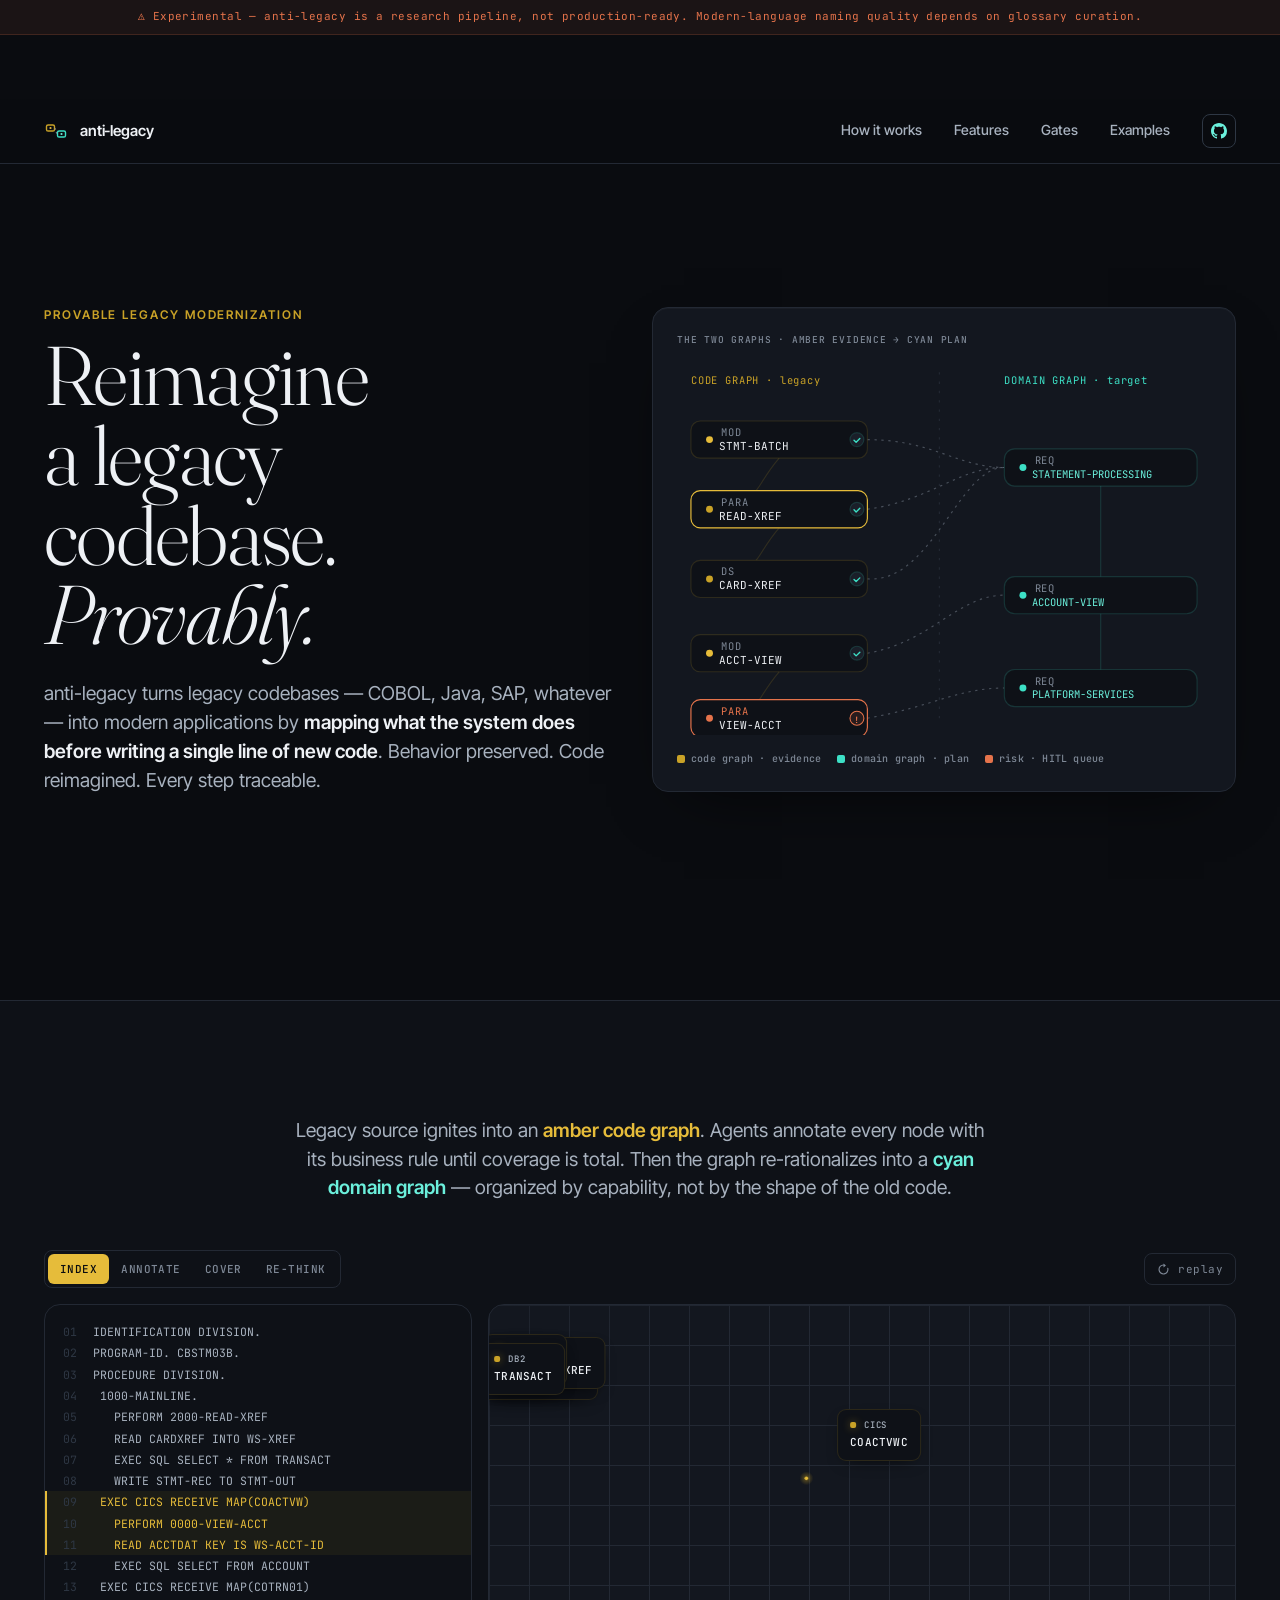
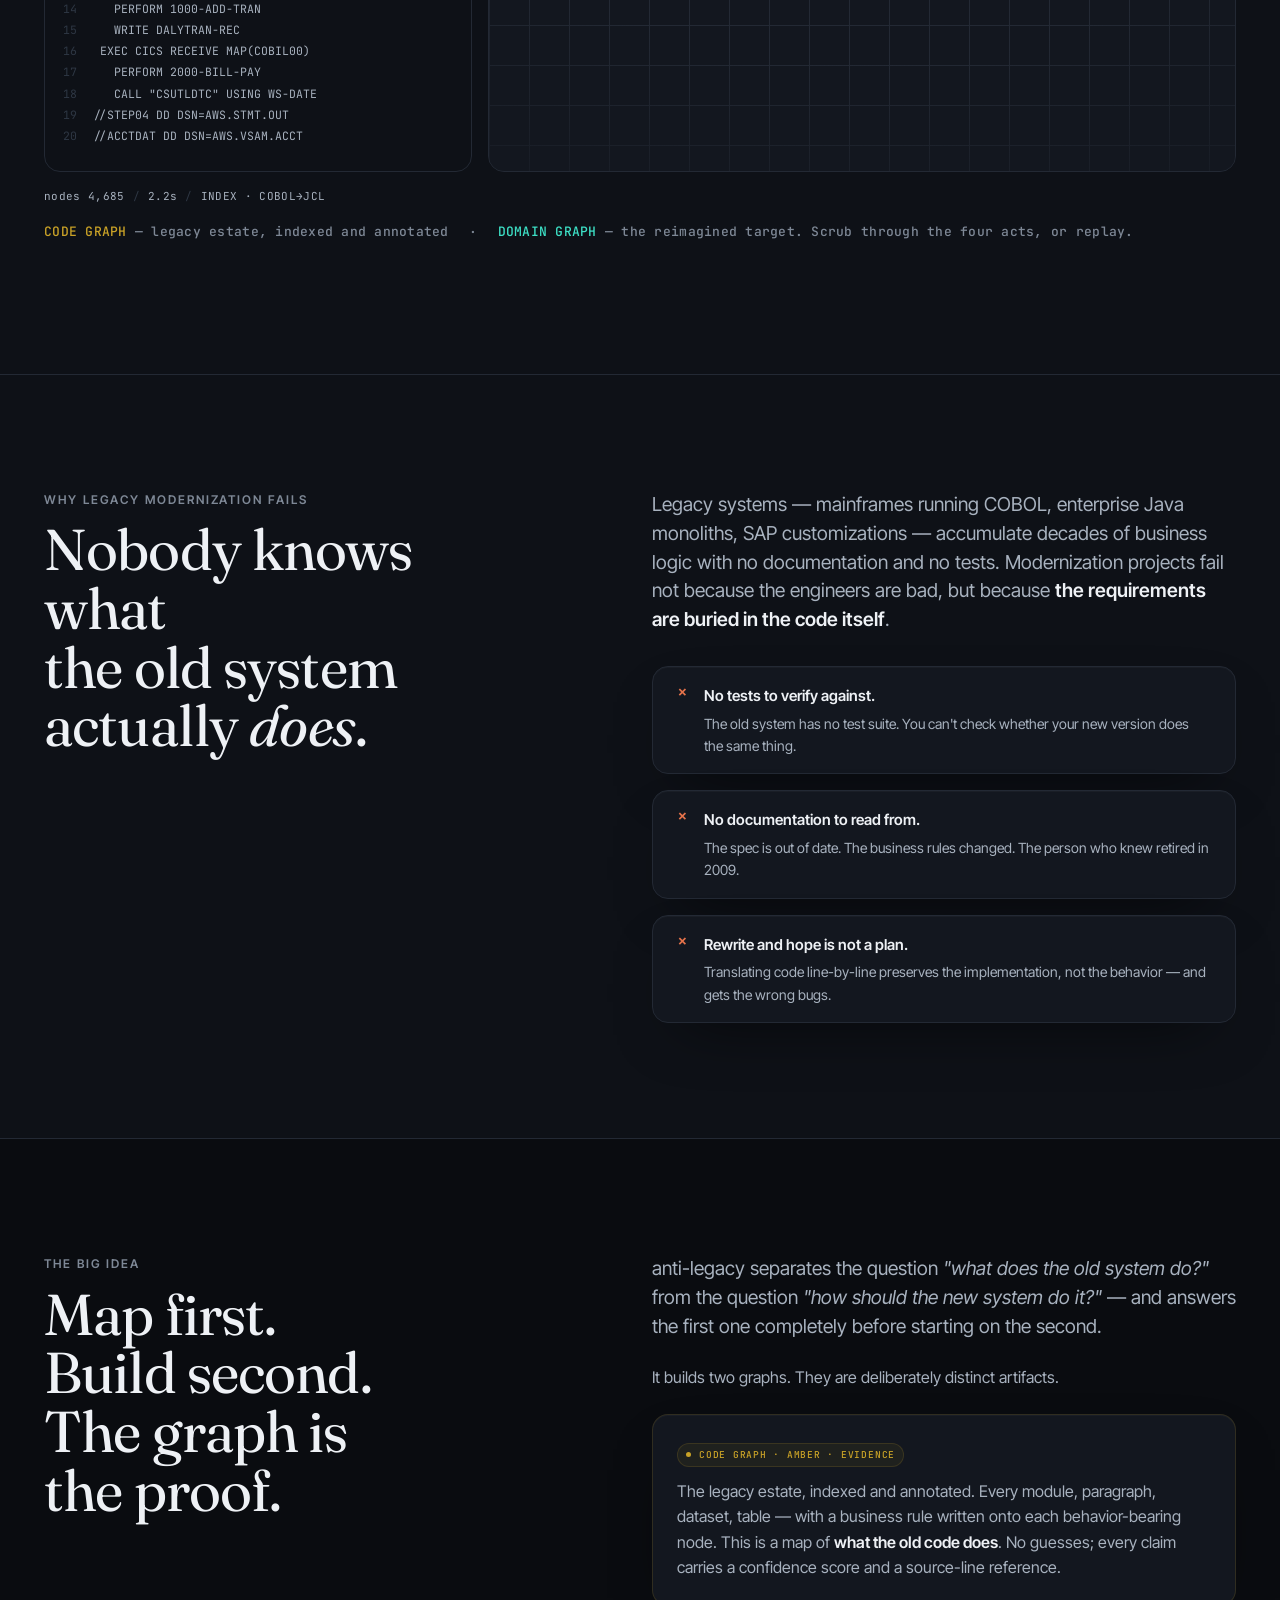
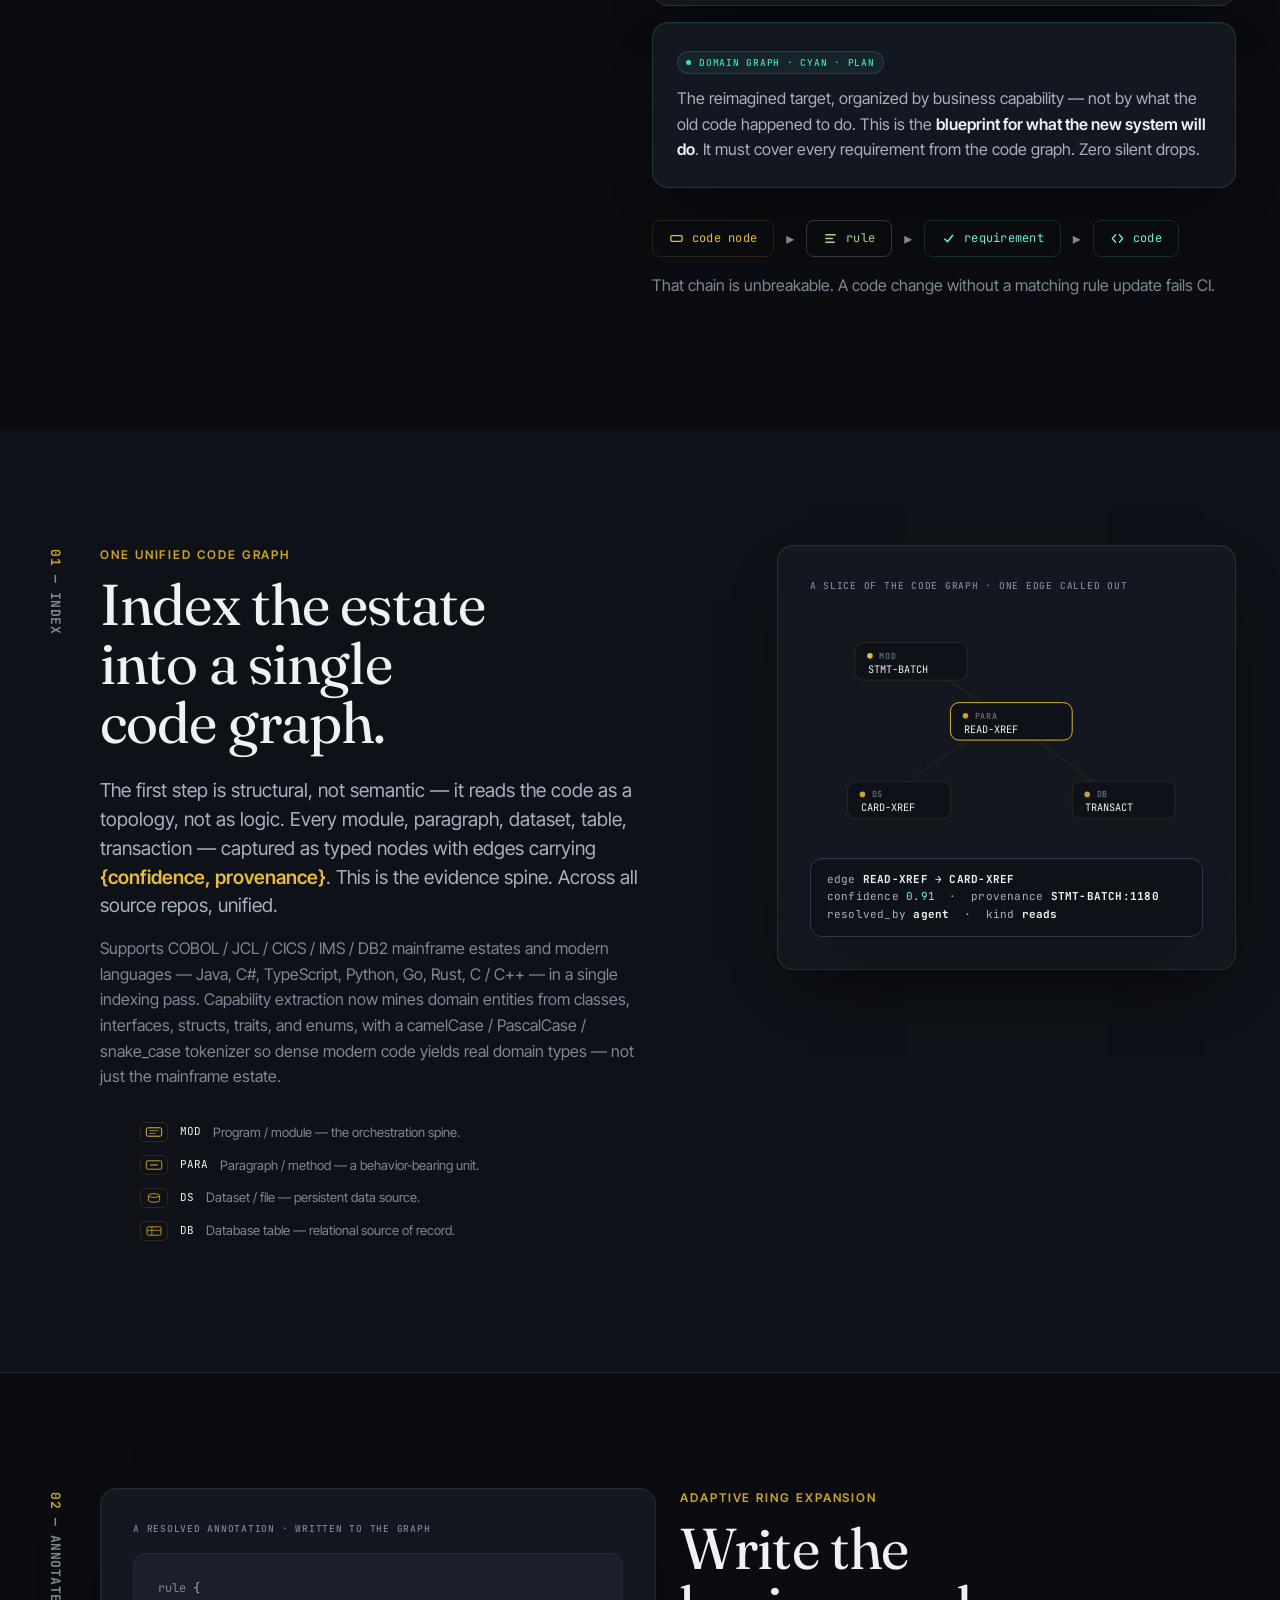
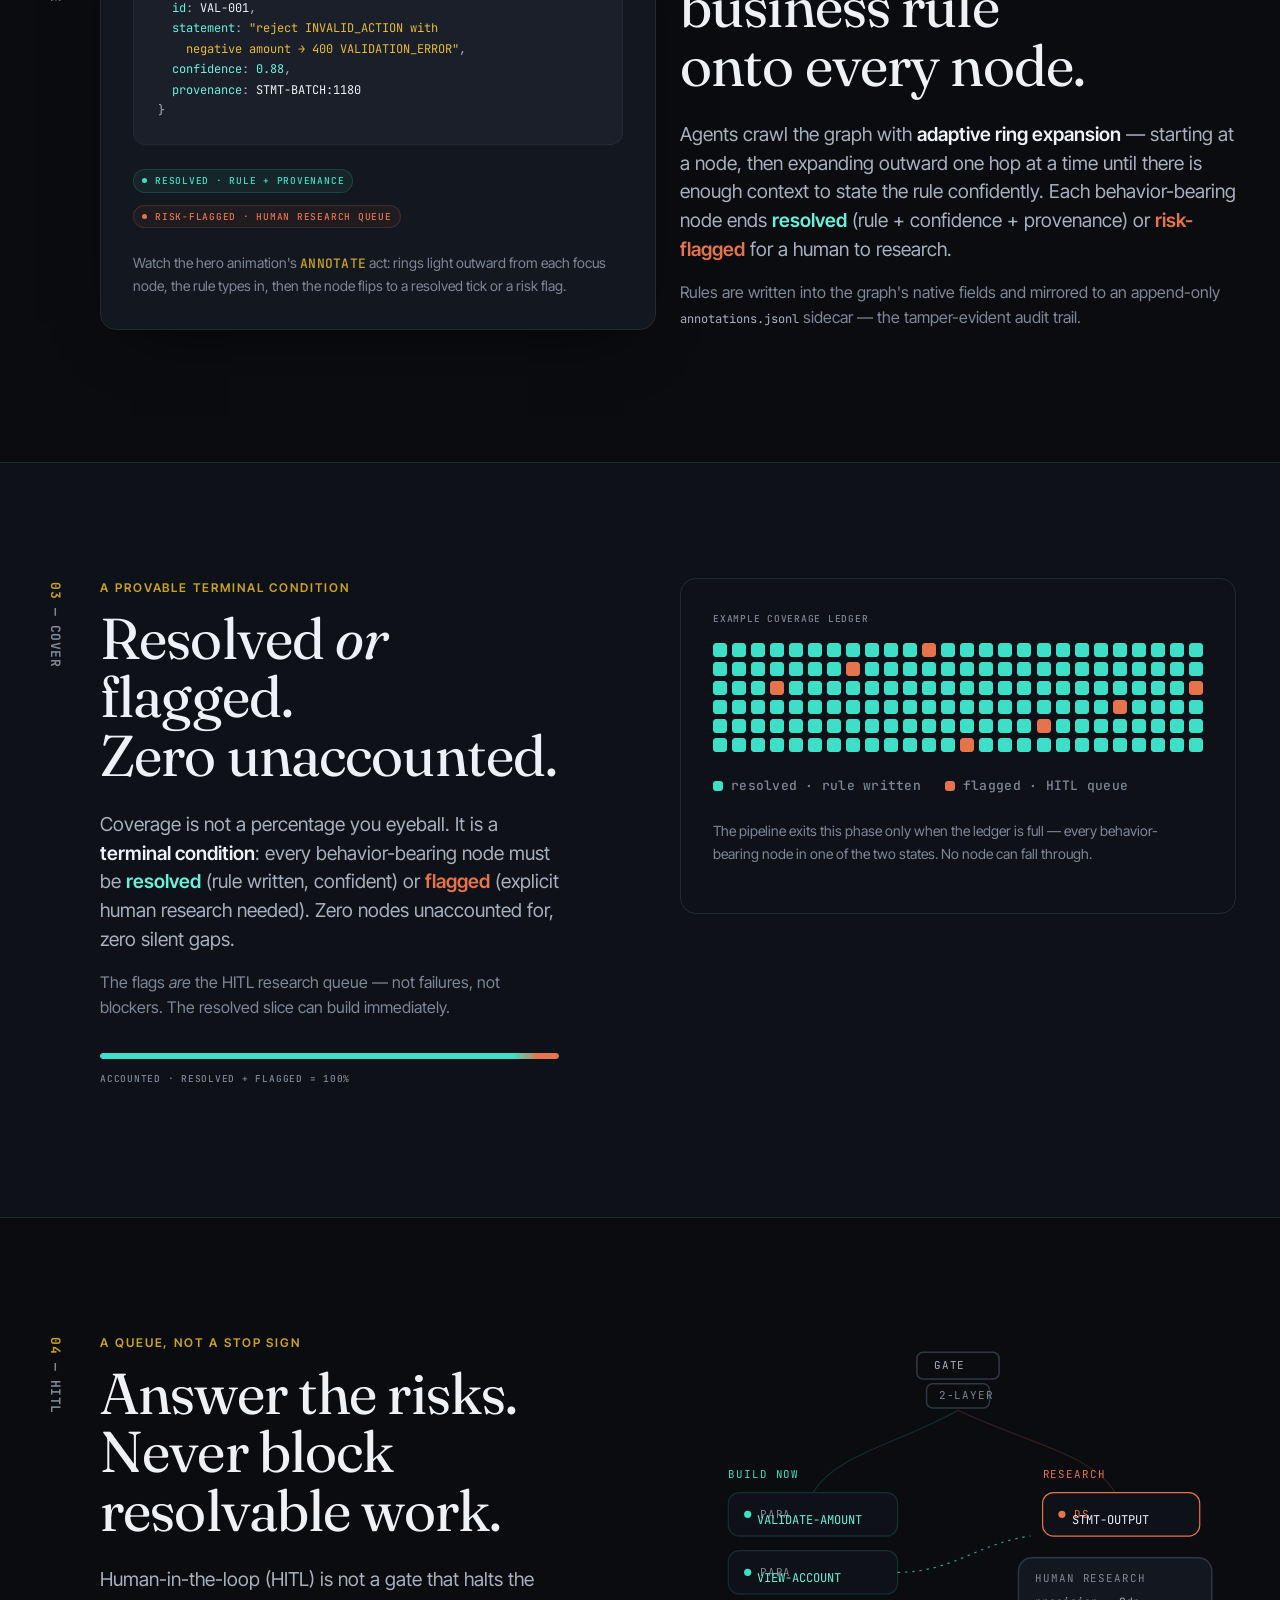
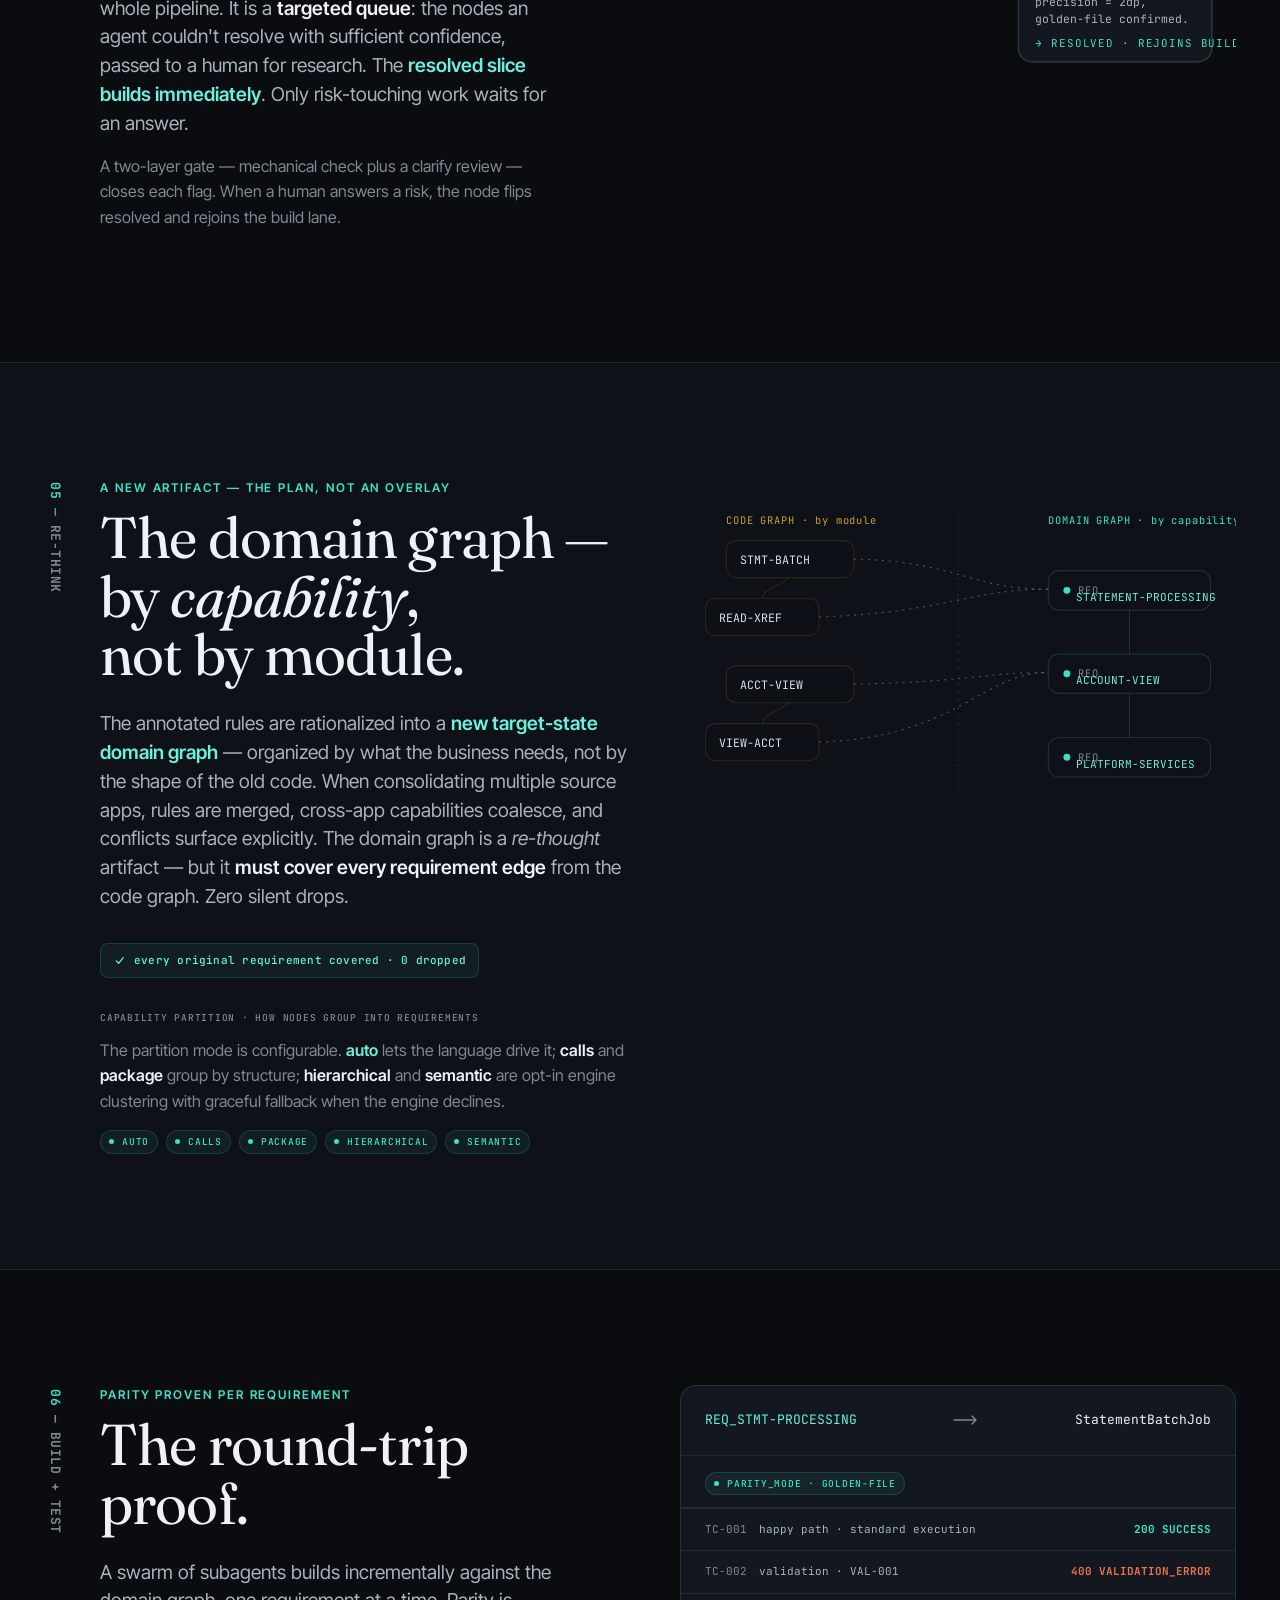
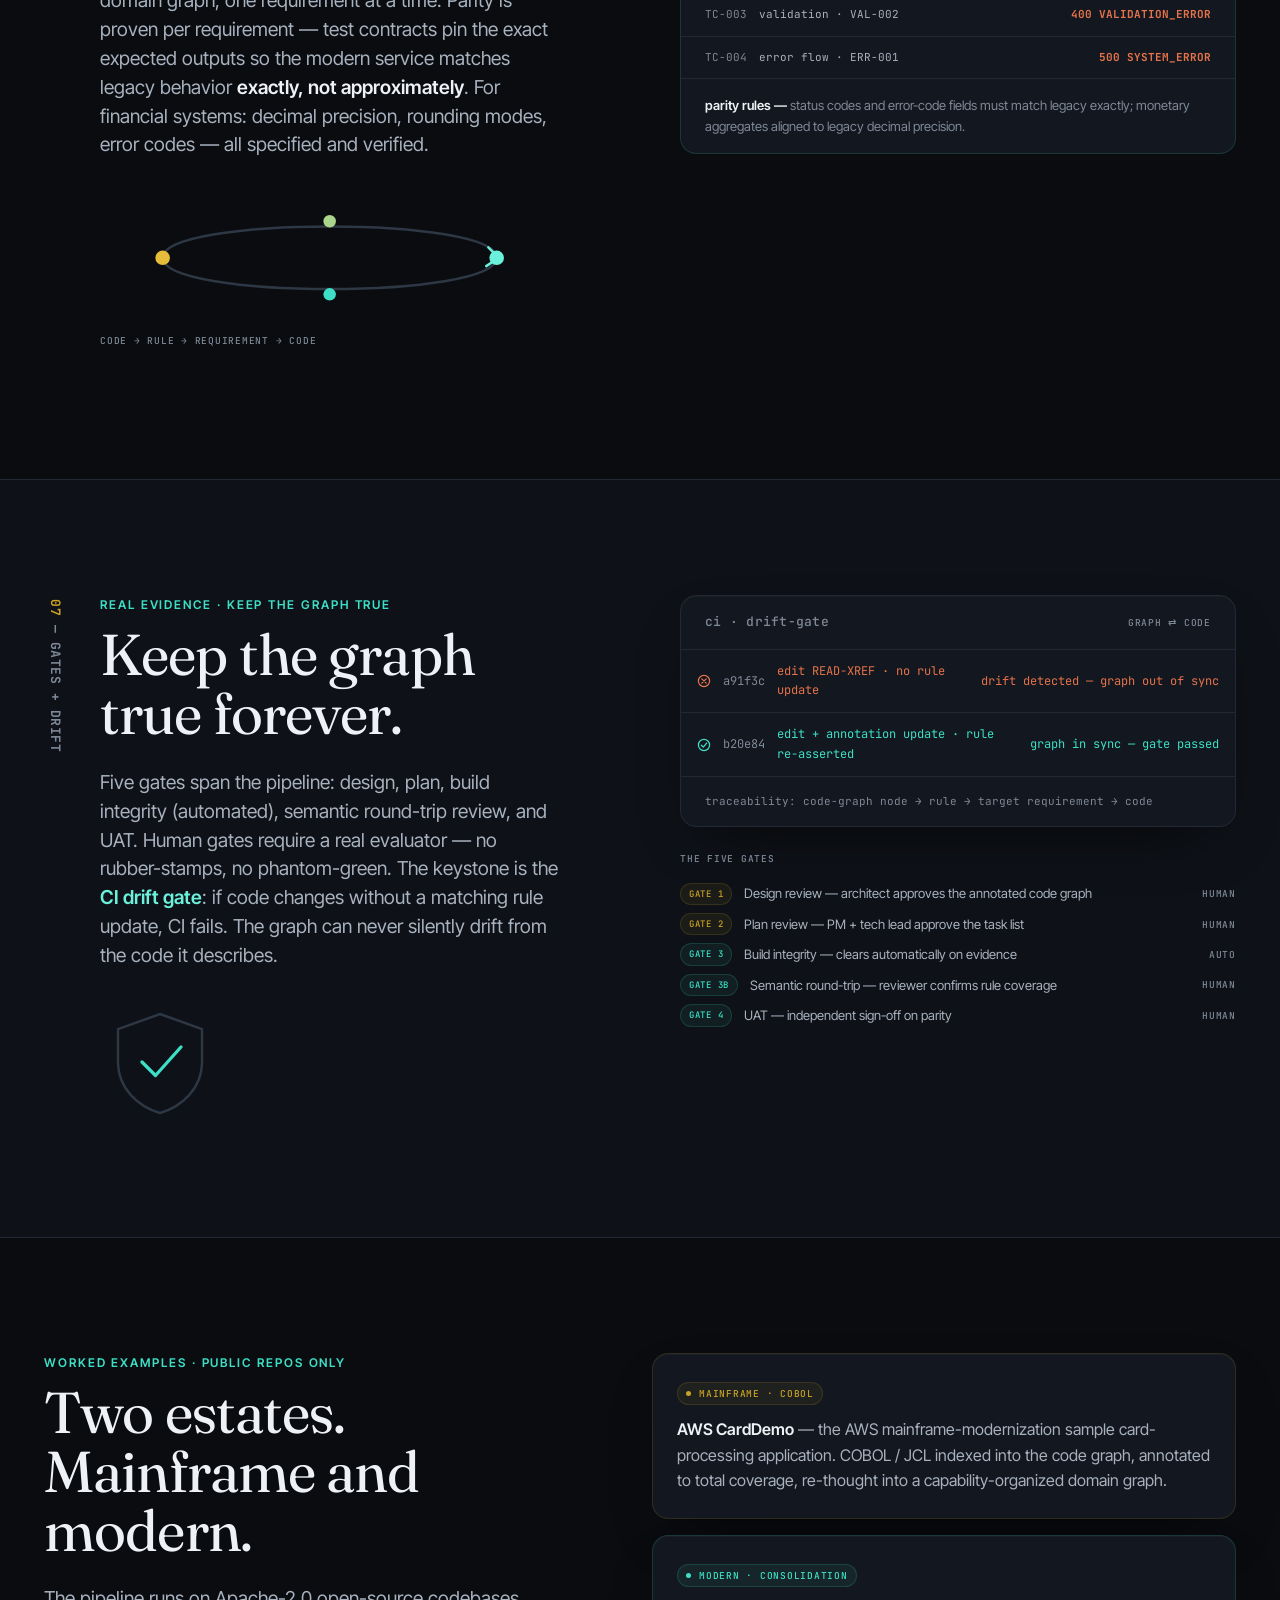
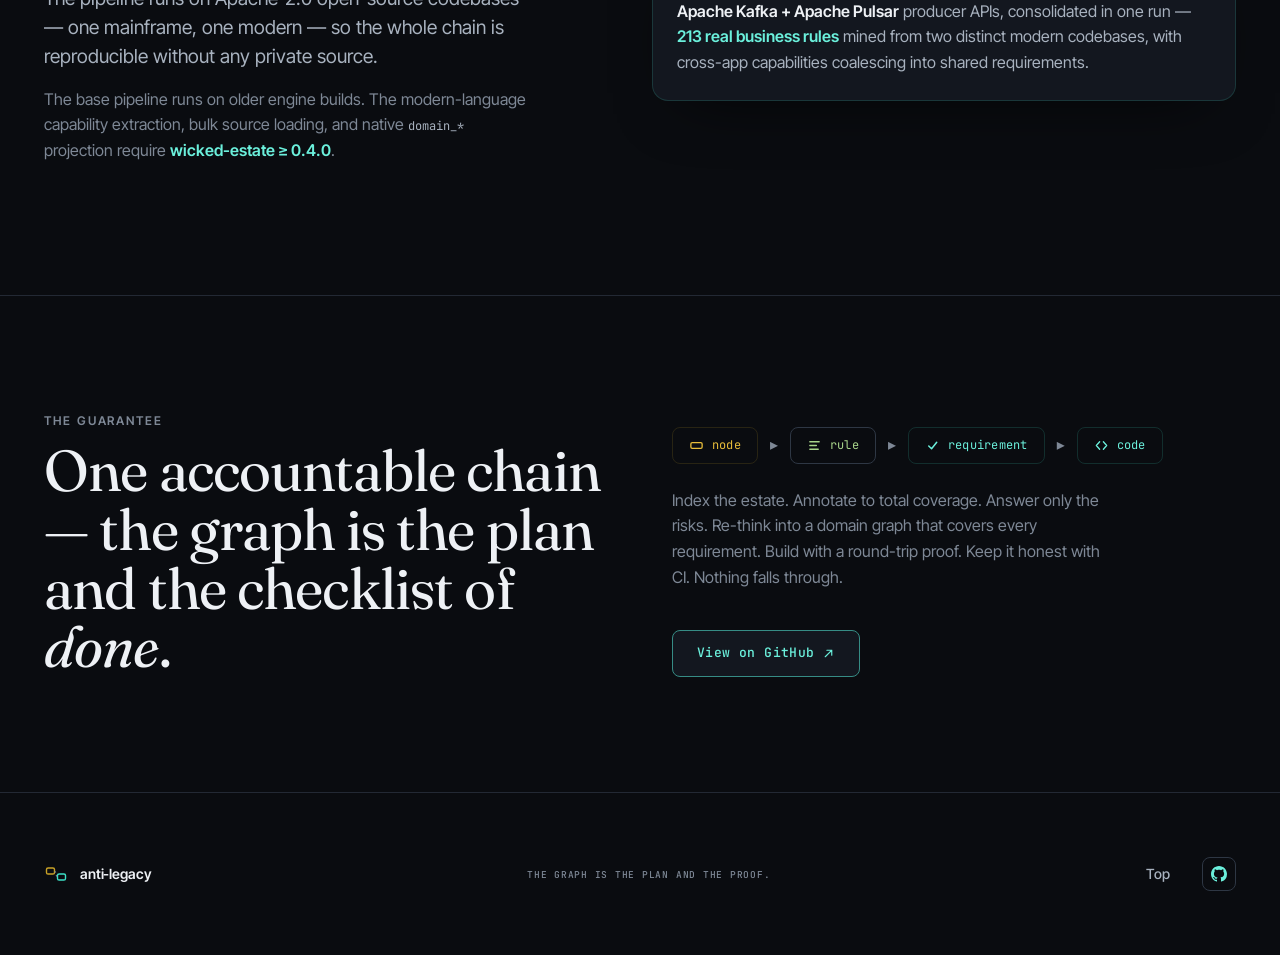
==== commit b4f0dab0: "feat: md-as-code capability graph + gh site feature page antilegacy_core.capability_graph treats an " ====
--- a/site/index.html
+++ b/site/index.html
@@ -44,6 +44,7 @@
     </a>
     <nav class="nav" aria-label="Primary">
       <a href="#how-it-works" class="nav-link-extra">How it works</a>
+      <a href="features.html" class="nav-link-extra">Features</a>
       <a href="#gates" class="nav-link-extra">Gates</a>
       <a href="#examples" class="nav-link-extra">Examples</a>
       <a href="https://github.com/mikeparcewski/anti-legacy" class="is-cta" style="padding: var(--s-2);" aria-label="View on GitHub">
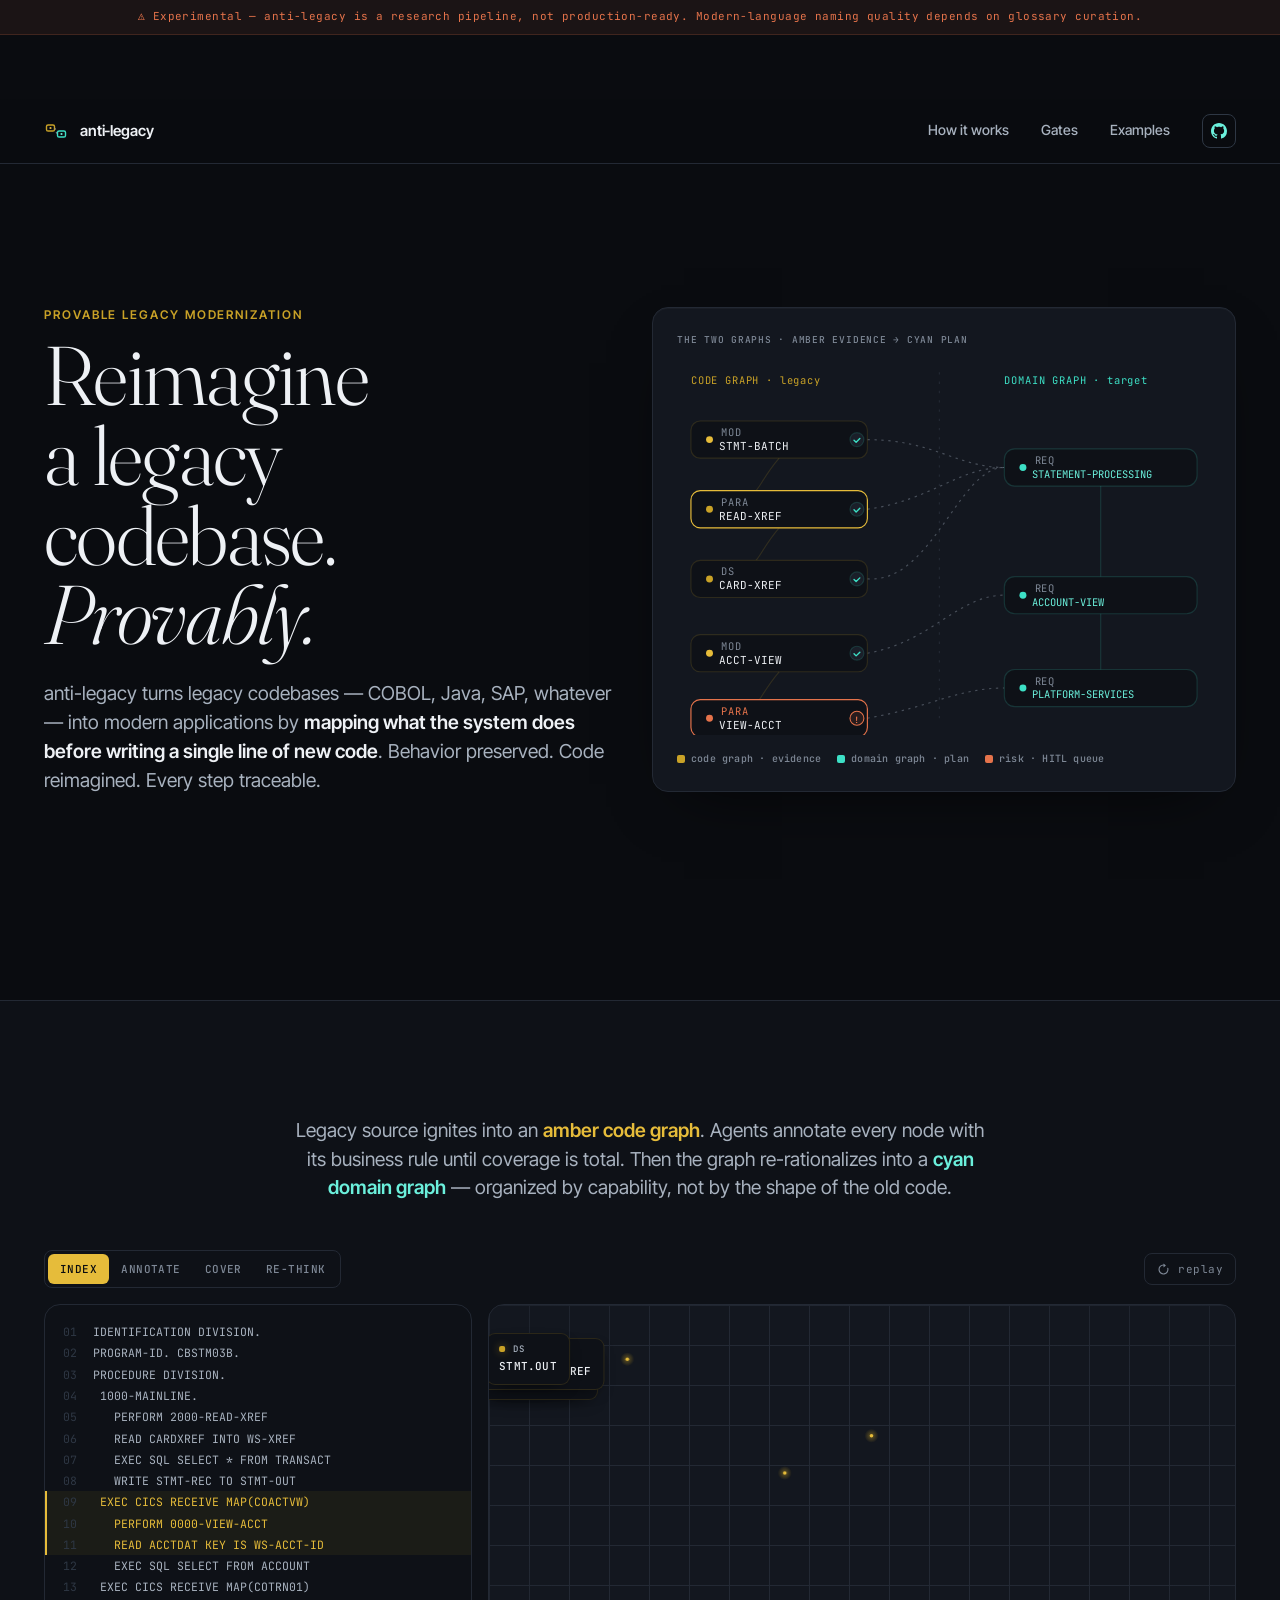
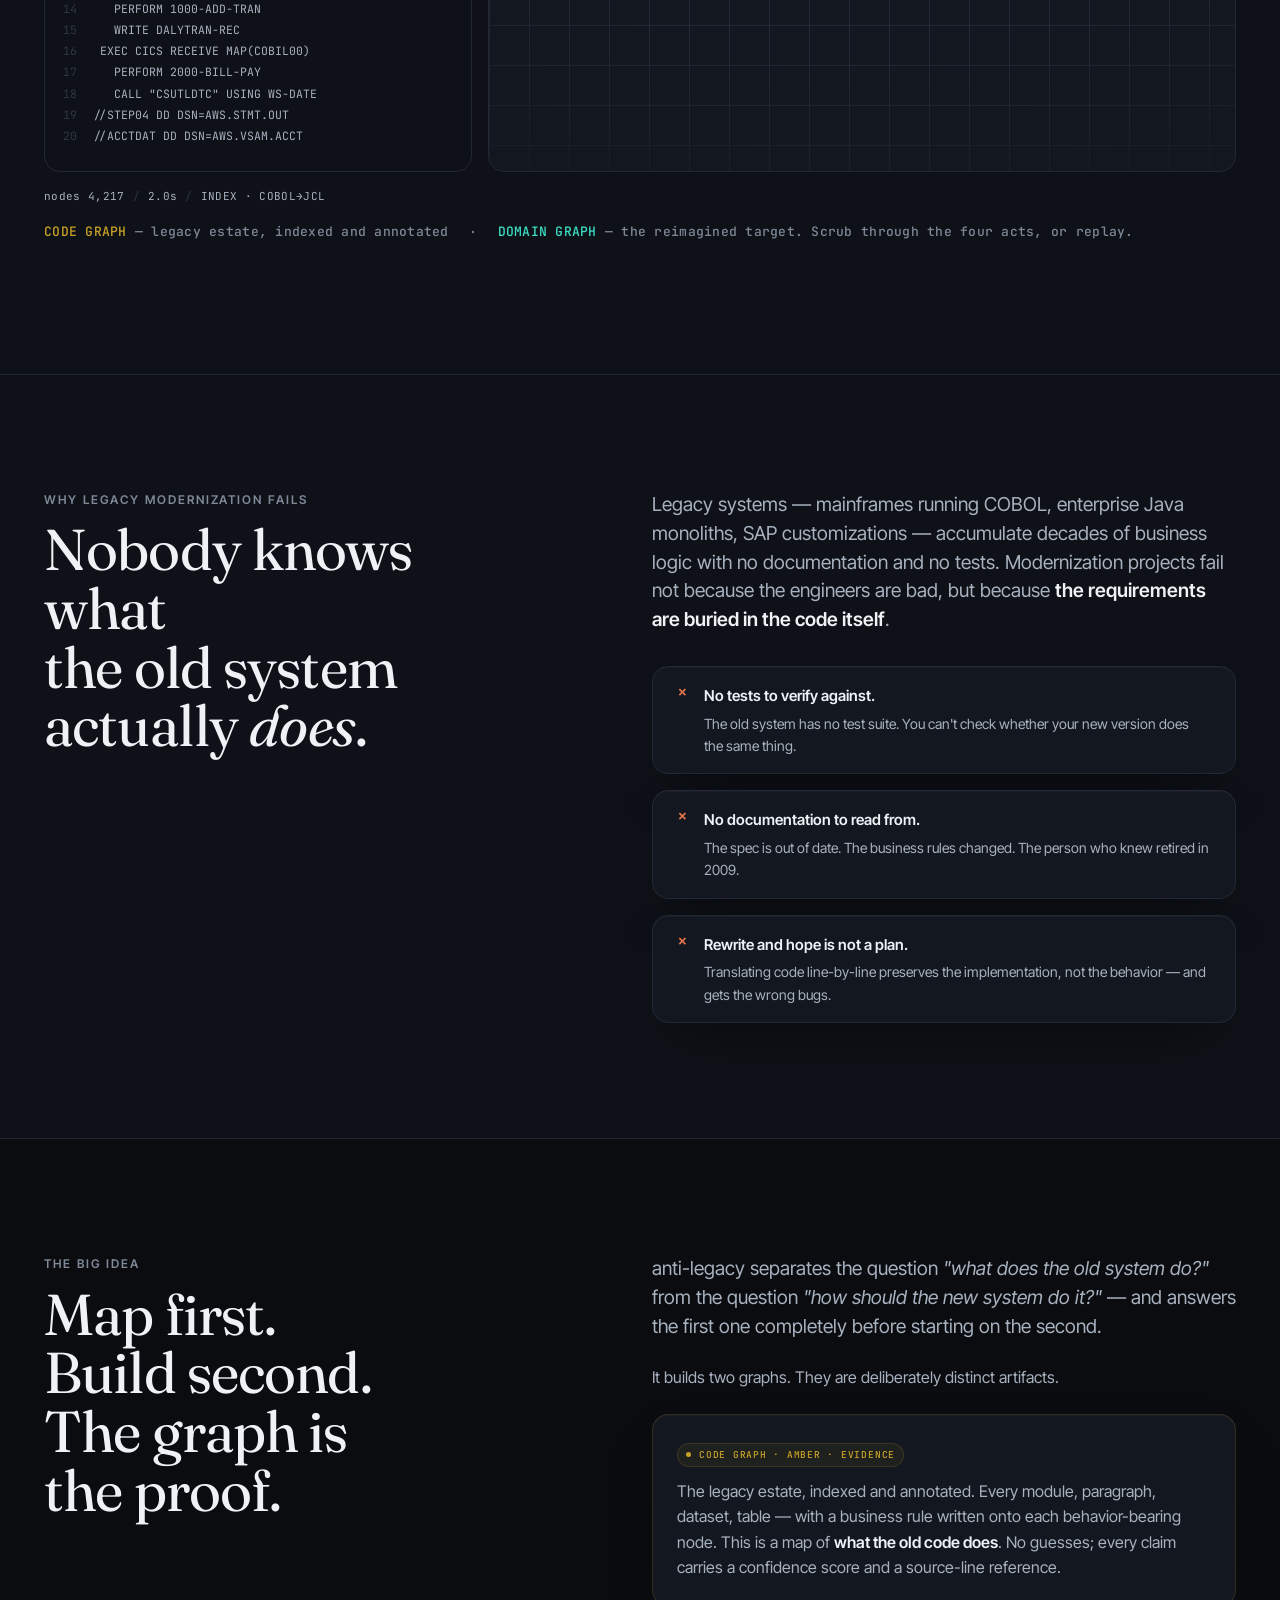
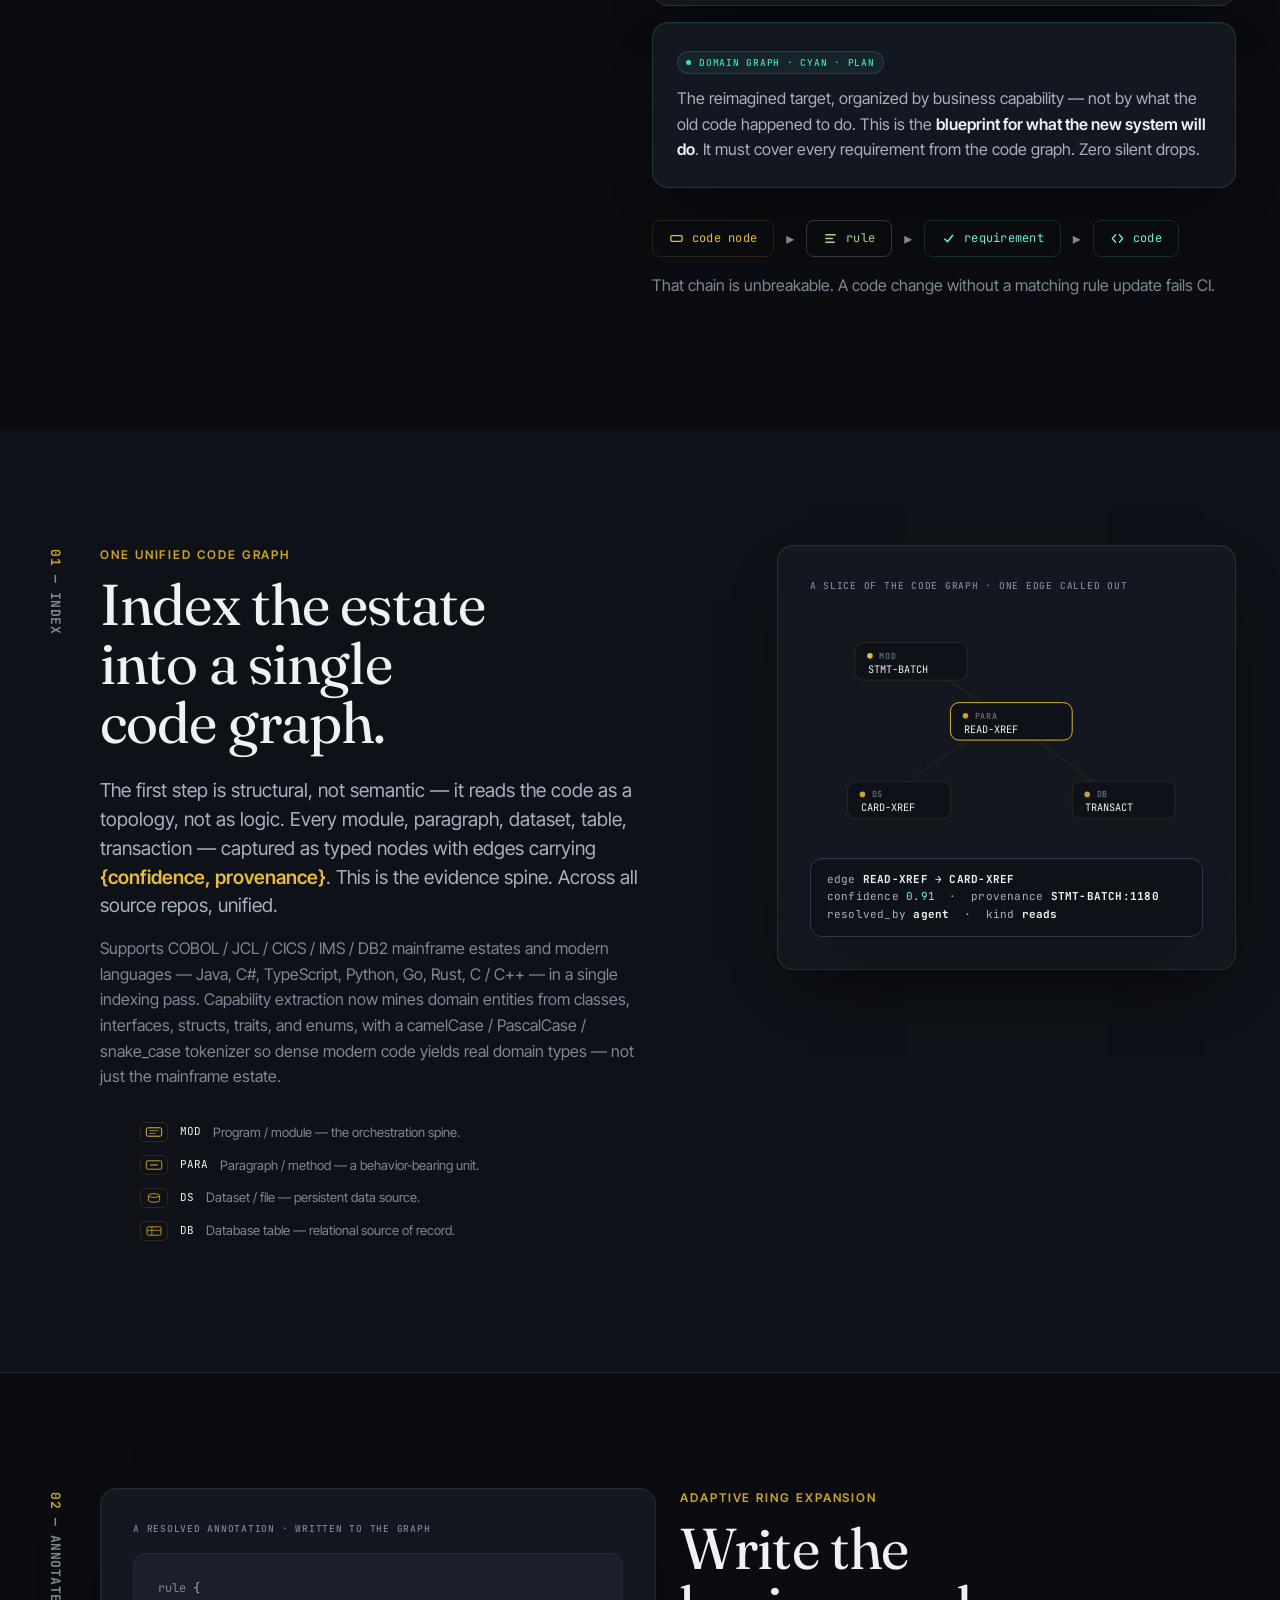
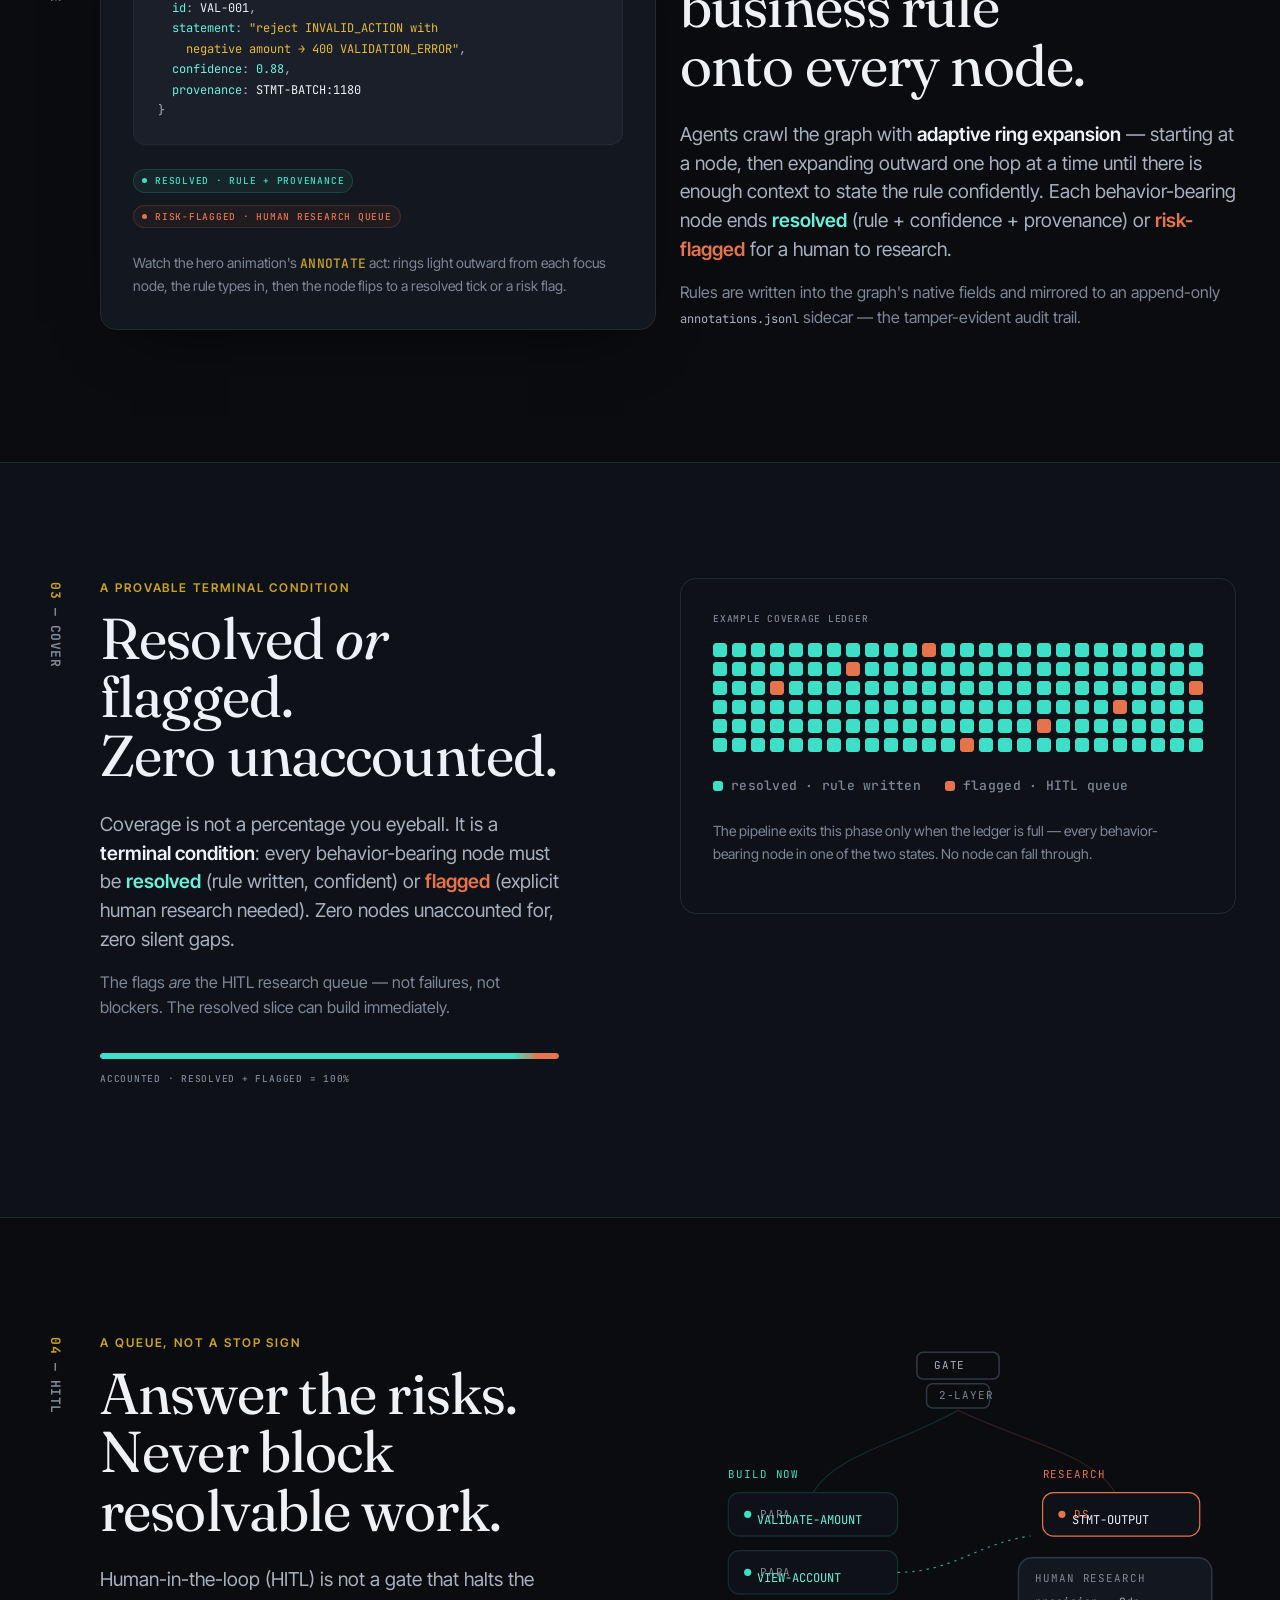
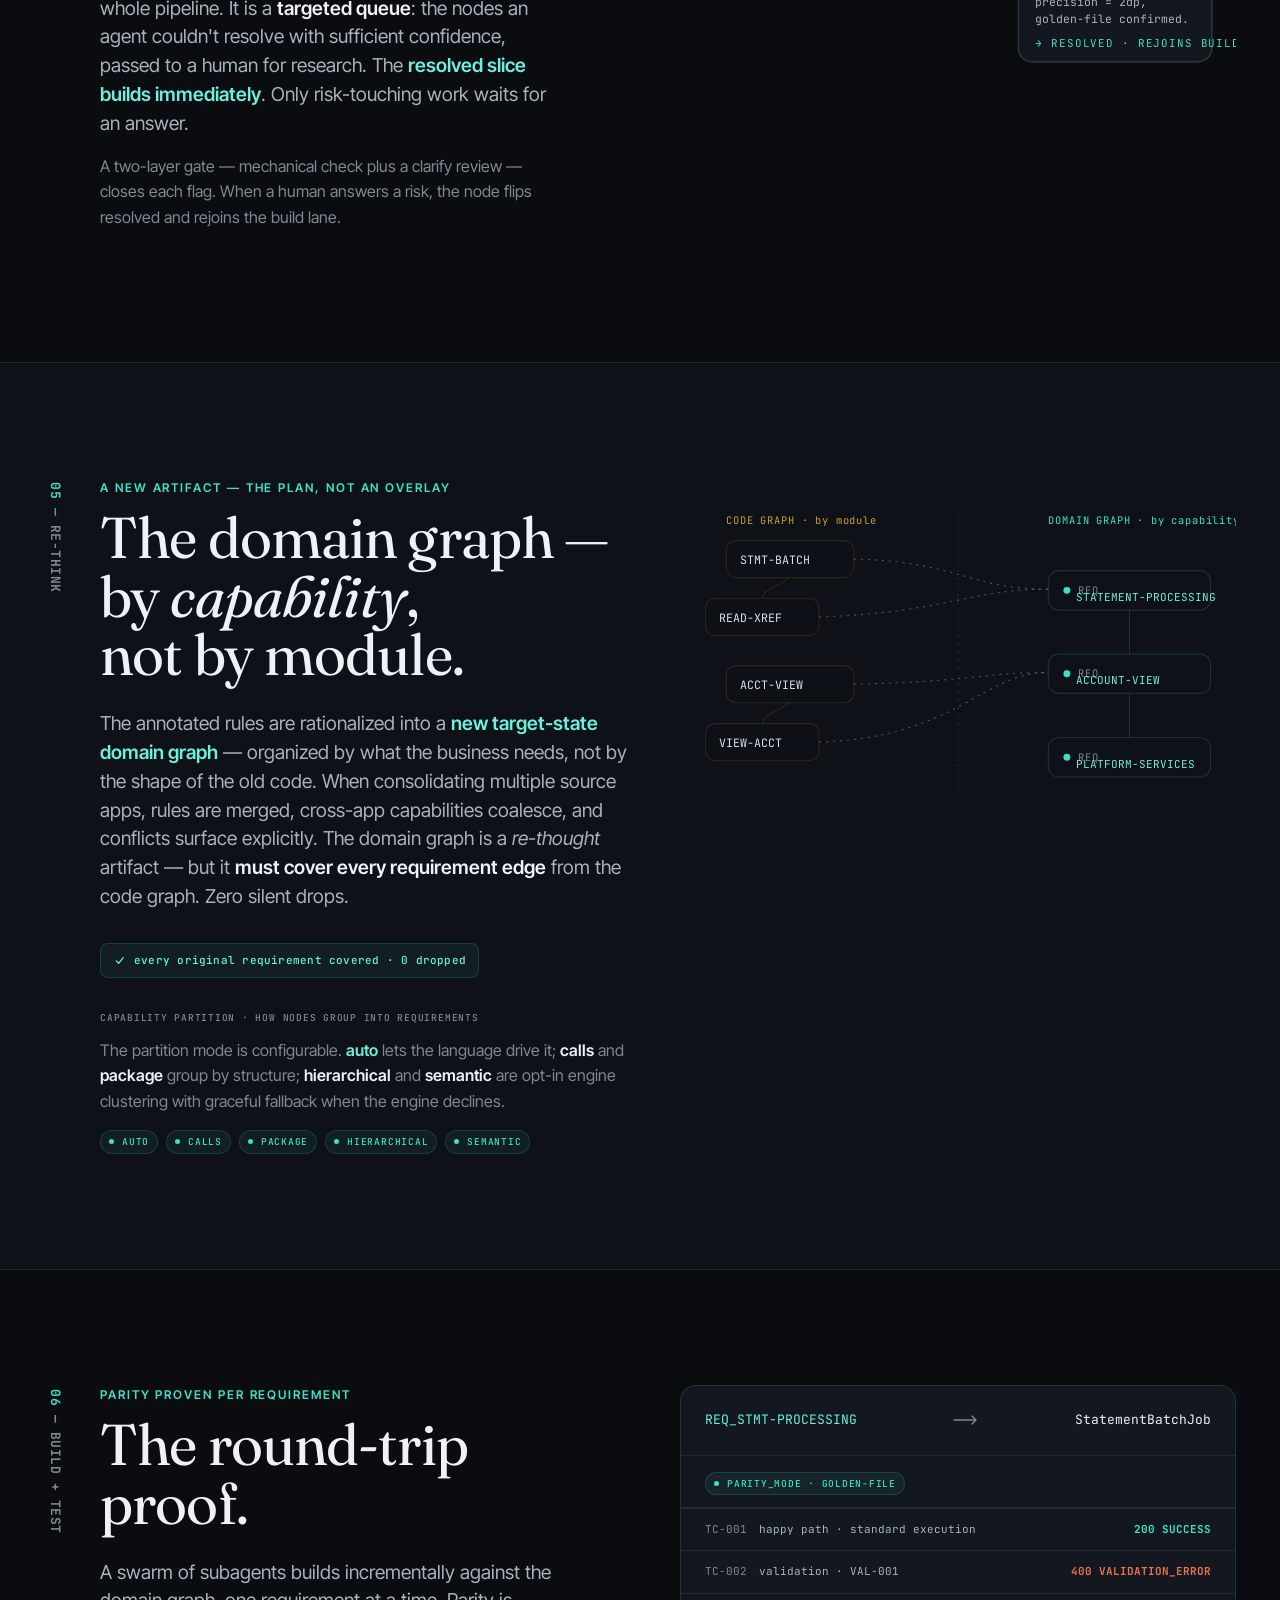
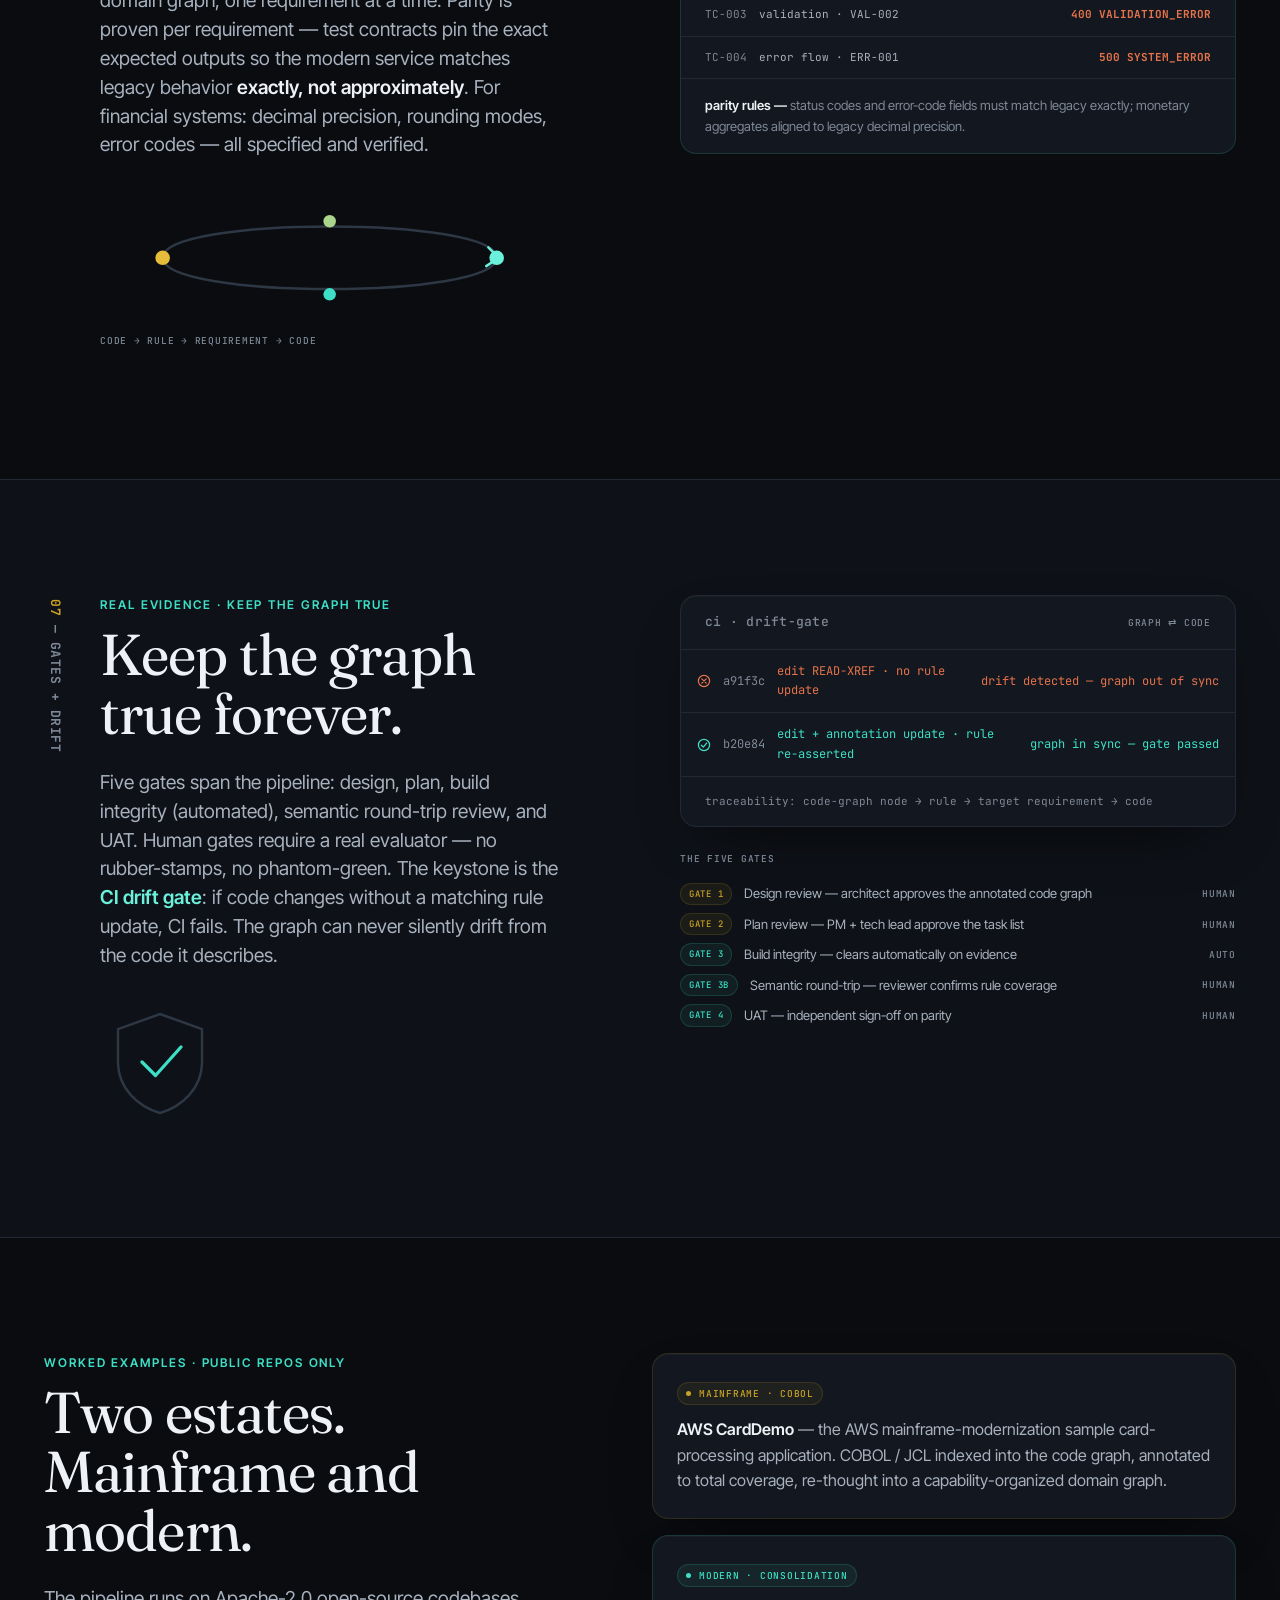
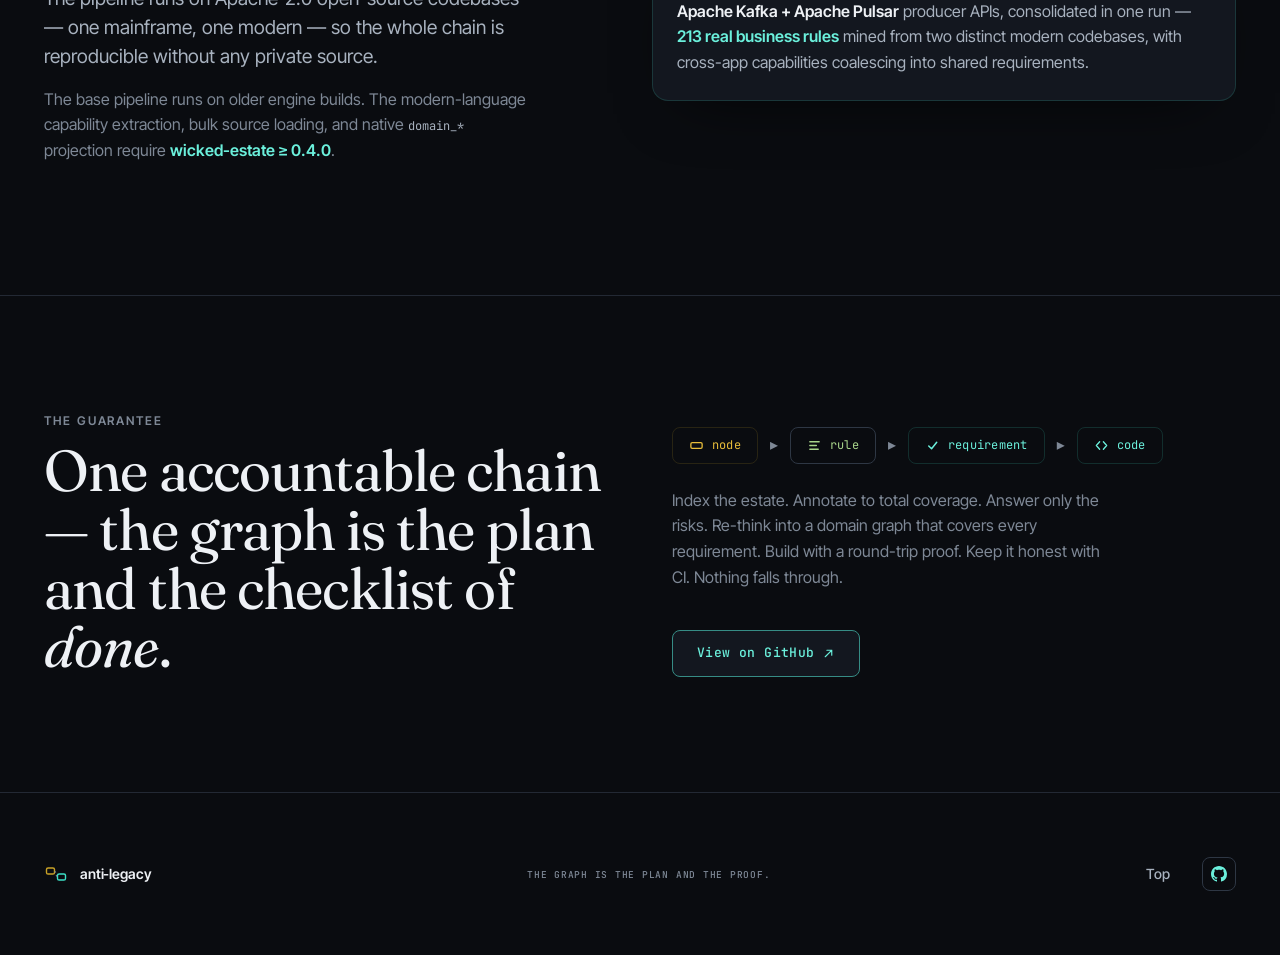
==== commit e46d73d5: "remove the gh-pages feature page (broke links on a project Pages subpath) The feature page used abso" ====
--- a/site/index.html
+++ b/site/index.html
@@ -44,7 +44,6 @@
     </a>
     <nav class="nav" aria-label="Primary">
       <a href="#how-it-works" class="nav-link-extra">How it works</a>
-      <a href="features.html" class="nav-link-extra">Features</a>
       <a href="#gates" class="nav-link-extra">Gates</a>
       <a href="#examples" class="nav-link-extra">Examples</a>
       <a href="https://github.com/mikeparcewski/anti-legacy" class="is-cta" style="padding: var(--s-2);" aria-label="View on GitHub">
